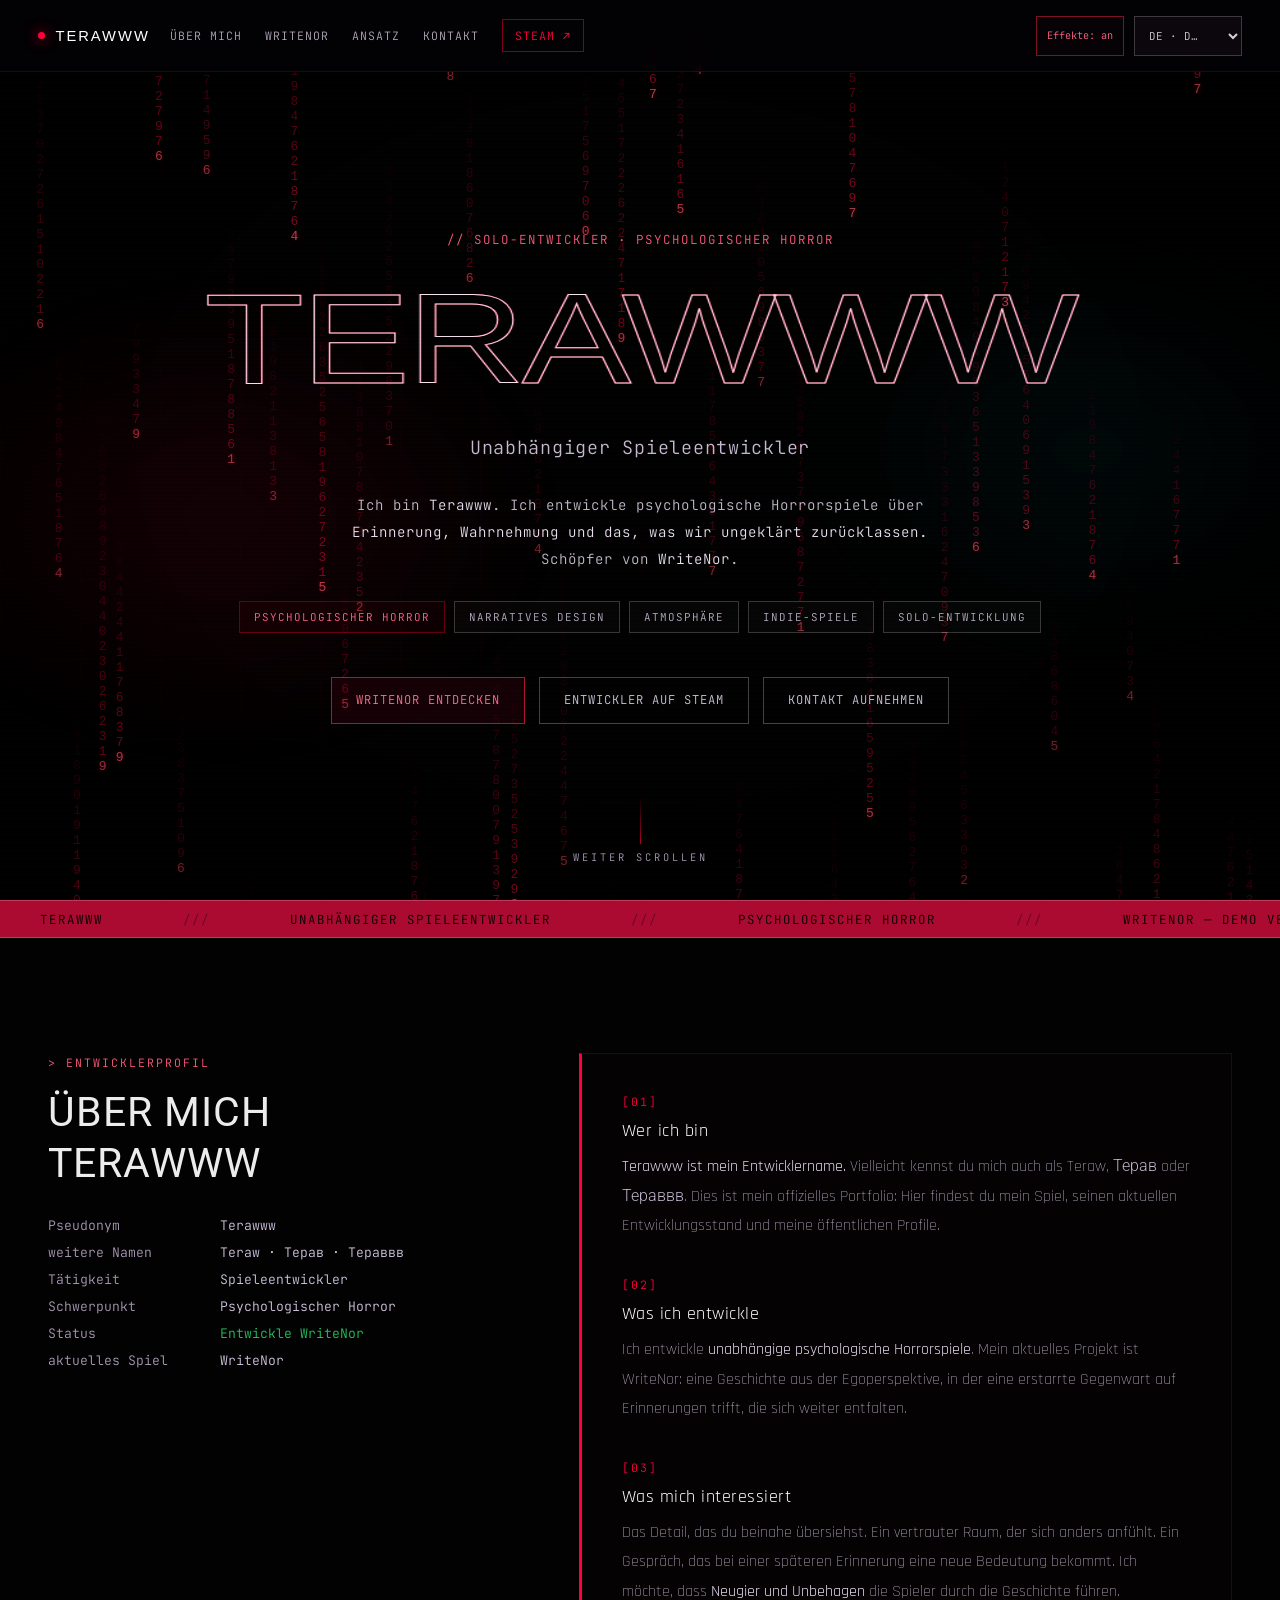
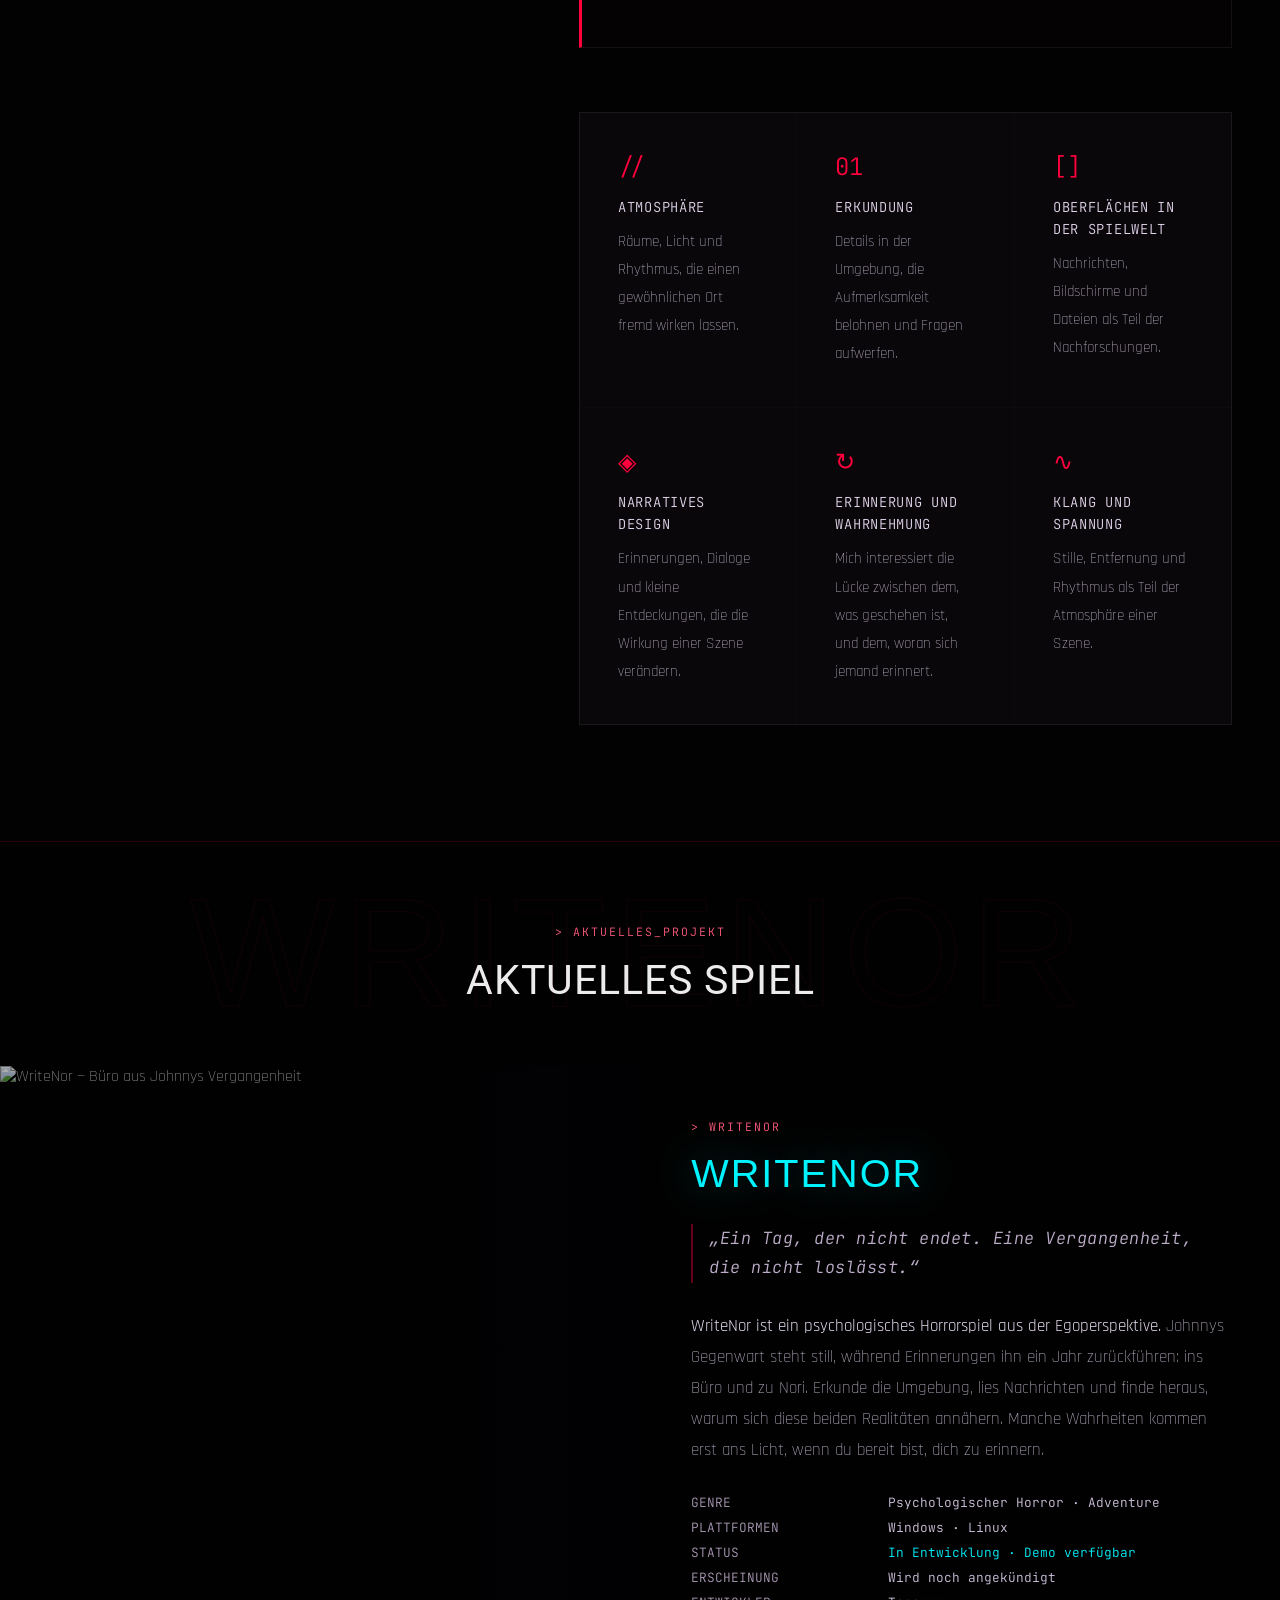
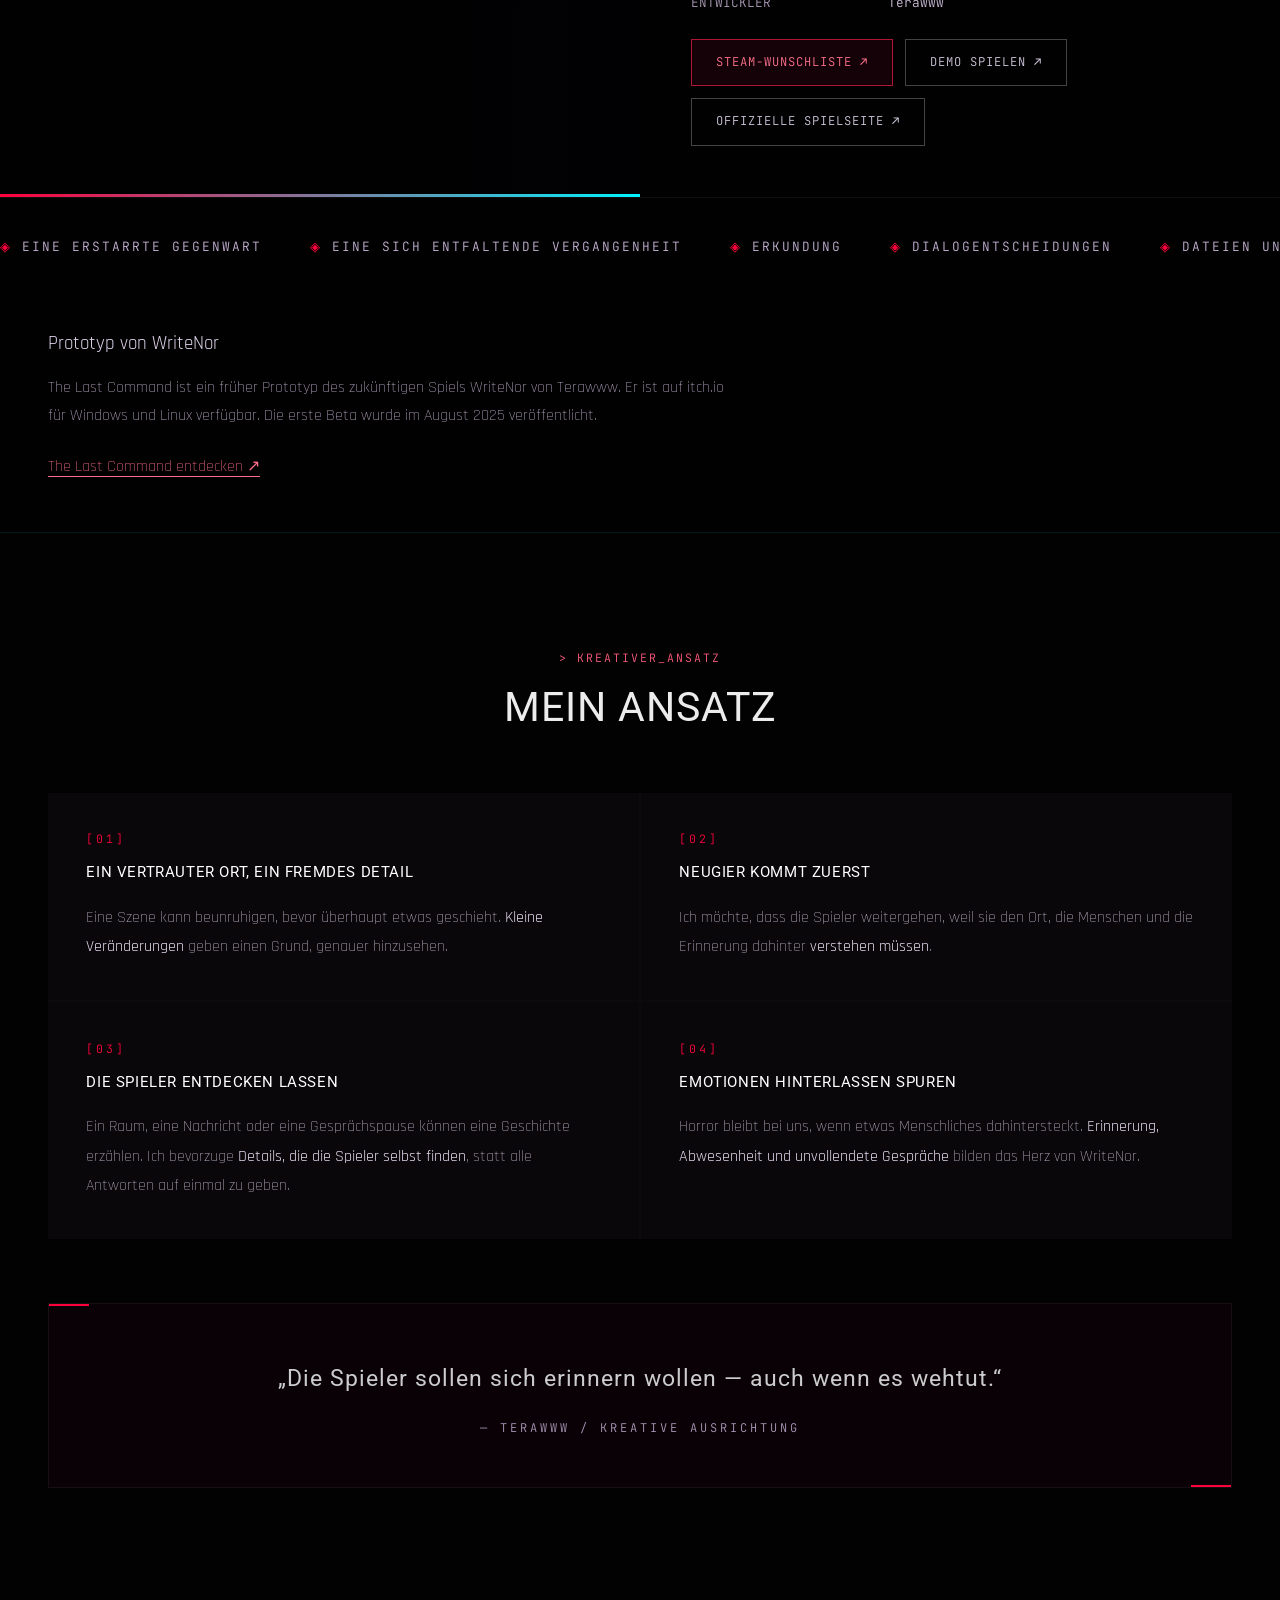
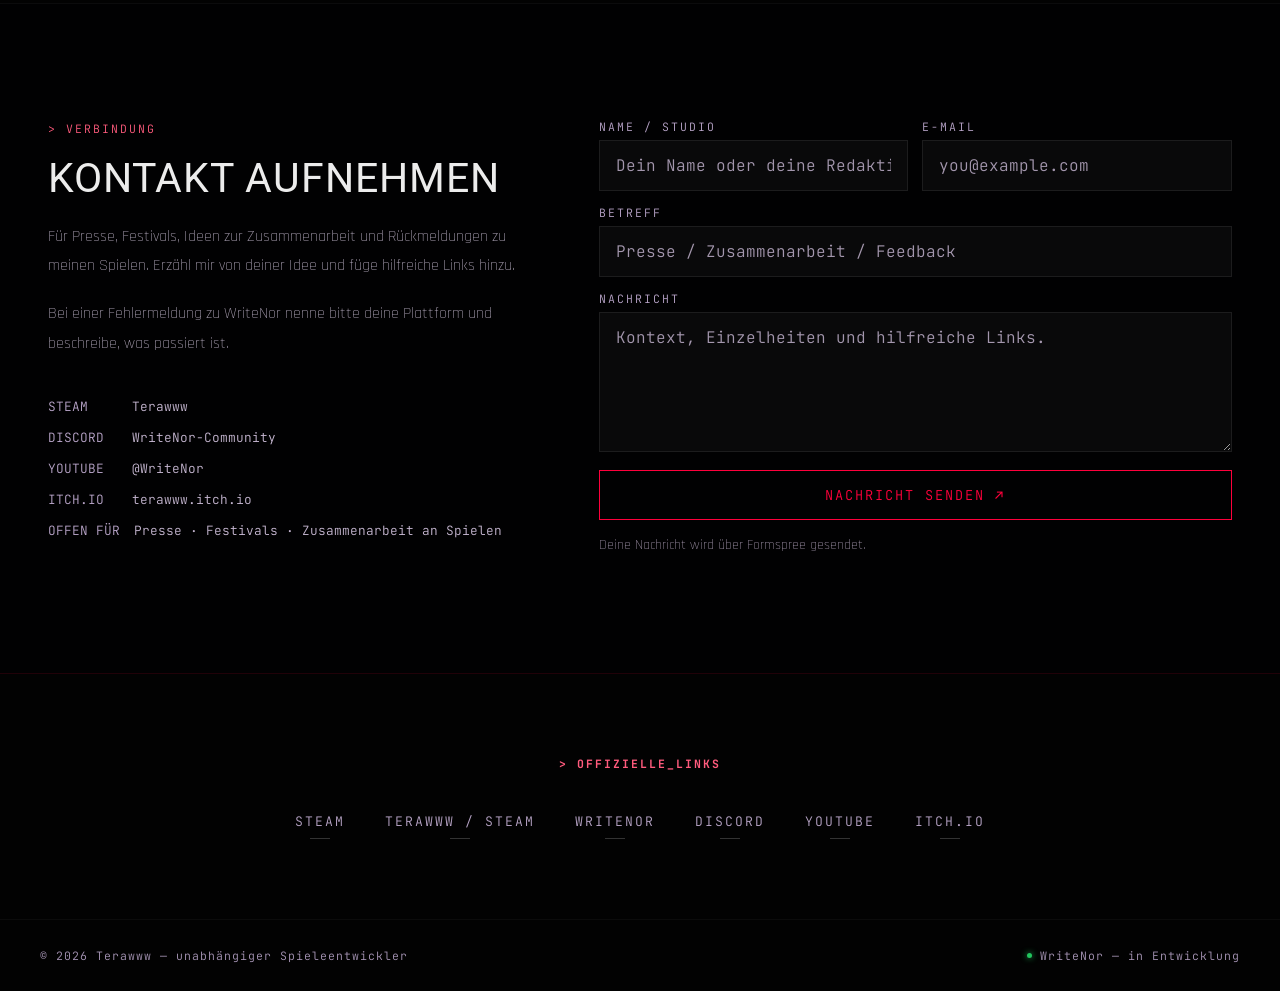
==== de/index.html @ 2a3ca5cf "Restore stronger signal effects and add eight responsive language versions" ====
<!DOCTYPE html>
<html lang="de" data-locale="de">
<head>
  <meta charset="UTF-8" />
  <meta name="viewport" content="width=device-width, initial-scale=1.0" />
  <script src="/assets/locale.js?v=20261024b"></script>
  <title>Terawww (Teraw) — unabhängiger Spieleentwickler · WriteNor</title>
  <meta name="description" content="Terawww, auch bekannt als Teraw und Терав, ist ein unabhängiger Spieleentwickler und der Schöpfer von WriteNor, einem psychologischen Horror aus der Egoperspektive. Offizielles Portfolio." />
  <meta name="theme-color" content="#020202" />
  <link rel="canonical" href="https://terawww337.github.io/de/" />
  <link rel="alternate" hreflang="en" href="https://terawww337.github.io/" />
<link rel="alternate" hreflang="ru" href="https://terawww337.github.io/ru/" />
<link rel="alternate" hreflang="uk" href="https://terawww337.github.io/uk/" />
<link rel="alternate" hreflang="pl" href="https://terawww337.github.io/pl/" />
<link rel="alternate" hreflang="de" href="https://terawww337.github.io/de/" />
<link rel="alternate" hreflang="es" href="https://terawww337.github.io/es/" />
<link rel="alternate" hreflang="ja" href="https://terawww337.github.io/ja/" />
<link rel="alternate" hreflang="zh-Hans" href="https://terawww337.github.io/zh/" />

  <link rel="alternate" hreflang="x-default" href="https://terawww337.github.io/" />
  <link rel="icon" href="/favicon.ico" sizes="16x16 32x32" />
  <link rel="icon" type="image/png" sizes="96x96" href="/favicon-96x96.png" />
  <link rel="apple-touch-icon" sizes="180x180" href="/apple-touch-icon.png" />
  <link rel="manifest" href="/site.webmanifest" />
  <meta property="og:type" content="profile" />
  <meta property="og:site_name" content="Terawww" />
  <meta property="og:locale" content="de_DE" />
  <meta property="og:locale:alternate" content="en_US" />
<meta property="og:locale:alternate" content="ru_RU" />
<meta property="og:locale:alternate" content="uk_UA" />
<meta property="og:locale:alternate" content="pl_PL" />
<meta property="og:locale:alternate" content="es_ES" />
<meta property="og:locale:alternate" content="ja_JP" />
<meta property="og:locale:alternate" content="zh_CN" />

  <meta property="og:url" content="https://terawww337.github.io/de/" />
  <meta property="og:title" content="Terawww (Teraw) — unabhängiger Spieleentwickler · WriteNor" />
  <meta property="og:description" content="Terawww, auch bekannt als Teraw und Терав, ist ein unabhängiger Spieleentwickler und der Schöpfer von WriteNor, einem psychologischen Horror aus der Egoperspektive. Offizielles Portfolio." />
  <meta property="og:image" content="https://terawww337.github.io/assets/social-cover.png" />
  <meta property="og:image:alt" content="Terawww — unabhängiger Spieleentwickler und Schöpfer von WriteNor" />
  <meta name="twitter:card" content="summary_large_image" />
  <meta name="twitter:title" content="Terawww (Teraw) — unabhängiger Spieleentwickler · WriteNor" />
  <meta name="twitter:description" content="Terawww, auch bekannt als Teraw und Терав, ist ein unabhängiger Spieleentwickler und der Schöpfer von WriteNor, einem psychologischen Horror aus der Egoperspektive. Offizielles Portfolio." />
  <meta name="twitter:image" content="https://terawww337.github.io/assets/social-cover.png" />
  <meta name="twitter:image:alt" content="Terawww — unabhängiger Spieleentwickler und Schöpfer von WriteNor" />
  <link rel="preconnect" href="https://fonts.googleapis.com" />
  <link rel="preconnect" href="https://fonts.gstatic.com" crossorigin />
  <link href="https://fonts.googleapis.com/css2?family=Rajdhani:wght@300;400;500&amp;family=Roboto:wght@300;400&amp;family=Syncopate:wght@400;700&amp;family=JetBrains+Mono:wght@300;400&amp;display=swap" rel="stylesheet" />
  <script type="application/ld+json">{"@context":"https://schema.org","@graph":[{"@type":"WebSite","@id":"https://terawww337.github.io/#website","url":"https://terawww337.github.io/","name":"Terawww","alternateName":["Teraw","Терав","Тераввв"],"inLanguage":["en","ru","uk","pl","de","es","ja","zh-Hans"],"publisher":{"@id":"https://terawww337.github.io/#developer"}},{"@type":"ProfilePage","@id":"https://terawww337.github.io/de/#profile","url":"https://terawww337.github.io/de/","name":"Terawww (Teraw) — unabhängiger Spieleentwickler · WriteNor","description":"Terawww, auch bekannt als Teraw und Терав, ist ein unabhängiger Spieleentwickler und der Schöpfer von WriteNor, einem psychologischen Horror aus der Egoperspektive. Offizielles Portfolio.","inLanguage":"de","isPartOf":{"@id":"https://terawww337.github.io/#website"},"mainEntity":{"@id":"https://terawww337.github.io/#developer"}},{"@type":"Person","@id":"https://terawww337.github.io/#developer","name":"Terawww","alternateName":["Teraw","Терав","Тераввв","Terawww337"],"url":"https://terawww337.github.io/","jobTitle":"Unabhängiger Spieleentwickler","description":"Terawww, auch bekannt als Teraw und Терав, ist ein unabhängiger Spieleentwickler und der Schöpfer von WriteNor, einem psychologischen Horror aus der Egoperspektive. Offizielles Portfolio.","sameAs":["https://store.steampowered.com/developer/terawww","https://terawww.itch.io/","https://www.youtube.com/@WriteNor","https://github.com/Terawww337"],"knowsAbout":["Game development","Psychological horror","Narrative design"]},{"@type":"VideoGame","@id":"https://writenor.github.io/#game","name":"WriteNor","url":"https://writenor.github.io/","description":"WriteNor ist ein psychologisches Horrorspiel aus der Egoperspektive. Johnnys Gegenwart steht still, während Erinnerungen ihn ein Jahr zurückführen: ins Büro und zu Nori. Erkunde die Umgebung, lies Nachrichten und finde heraus, warum sich diese beiden Realitäten annähern. Manche Wahrheiten kommen erst ans Licht, wenn du bereit bist, dich zu erinnern.","genre":["Psychological horror","Adventure","Indie"],"operatingSystem":["Windows","Linux"],"applicationCategory":"GameApplication","playMode":"https://schema.org/SinglePlayer","creativeWorkStatus":"In development","author":{"@id":"https://terawww337.github.io/#developer"},"creator":{"@id":"https://terawww337.github.io/#developer"},"publisher":{"@id":"https://terawww337.github.io/#developer"},"sameAs":["https://store.steampowered.com/app/4312600/WriteNor/","https://terawww.itch.io/writenor"]}]}</script>
<link rel="stylesheet" href="/assets/base.css?v=20261024b" />
  <link rel="stylesheet" href="/assets/refinements.css?v=20261024b" />
  <script src="/assets/site.js?v=20261024b" defer></script>
</head>
<body>
  <a class="skip-link" href="#main-content">Zum Inhalt springen</a>
  <div class="cursor" id="cursor" aria-hidden="true"></div>
  <div class="cursor-ring" id="cursor-ring" aria-hidden="true"></div>
  <div class="scanlines" aria-hidden="true"></div>
  <div class="vignette" aria-hidden="true"></div>
  <canvas id="bg-canvas" aria-hidden="true"></canvas>
  <nav aria-label="Hauptnavigation">
    <a href="#hero" class="nav-logo" aria-label="Terawww — Startseite"><span class="nav-logo-dot" aria-hidden="true"></span>TERAWWW</a>
    <ul class="nav-links" id="main-nav">
      <li><a href="#about">Über mich</a></li><li><a href="#writenor">WriteNor</a></li><li><a href="#philosophy">Ansatz</a></li><li><a href="#contact">Kontakt</a></li>
      <li><a href="https://store.steampowered.com/developer/terawww" class="nav-cta" target="_blank" rel="noopener">Steam ↗</a></li>
    </ul>
    <div class="nav-tools">
      <button class="effects-toggle" type="button" aria-pressed="true" data-on="Effekte: an" data-off="Effekte: aus" data-reduced="Effekte: reduziert" data-reduced-title="In deinem System sind reduzierte Bewegungen aktiviert">Effekte: an</button>
      <div class="language-control"><label class="visually-hidden" for="language">Sprache</label><select id="language" class="language-select" data-auto="Auto"><option value="auto">Auto</option><option value="en">EN · English</option><option value="ru">RU · Русский</option><option value="uk">UK · Українська</option><option value="pl">PL · Polski</option><option value="de" selected>DE · Deutsch</option><option value="es">ES · Español</option><option value="ja">JA · 日本語</option><option value="zh">ZH · 简体中文</option></select></div>
      <button class="menu-toggle" type="button" aria-controls="main-nav" aria-expanded="false">Menü</button>
    </div>
  </nav>
  <noscript><div class="language-fallback"><a href="/" lang="en">EN · English</a> · <a href="/ru/" lang="ru">RU · Русский</a> · <a href="/uk/" lang="uk">UK · Українська</a> · <a href="/pl/" lang="pl">PL · Polski</a> · <a href="/de/" lang="de">DE · Deutsch</a> · <a href="/es/" lang="es">ES · Español</a> · <a href="/ja/" lang="ja">JA · 日本語</a> · <a href="/zh/" lang="zh-Hans">ZH · 简体中文</a></div></noscript>
  <main id="main-content" tabindex="-1">
    <section id="hero" aria-labelledby="hero-heading">
      <div class="hero-bg-line" aria-hidden="true"></div><div class="hero-glow-l" aria-hidden="true"></div><div class="hero-glow-r" aria-hidden="true"></div>
      <div class="hero-eyebrow">// Solo-Entwickler · psychologischer Horror</div>
      <h1 class="hero-title-wrap" id="hero-heading"><span class="hero-title-ghost" aria-hidden="true">TERAWWW</span><span class="hero-title">TERAWWW</span><span class="hero-role">Unabhängiger Spieleentwickler</span></h1>
      <p class="hero-sub">Ich bin <span>Terawww</span>. Ich entwickle psychologische Horrorspiele über <span>Erinnerung, Wahrnehmung und das, was wir ungeklärt zurücklassen.</span> Schöpfer von <span>WriteNor</span>.</p>
      <div class="hero-tags"><div class="tag accent">Psychologischer Horror</div><div class="tag">Narratives Design</div><div class="tag">Atmosphäre</div><div class="tag">Indie-Spiele</div><div class="tag">Solo-Entwicklung</div></div>
      <div class="hero-btns"><a href="#writenor" class="btn btn-primary">WriteNor entdecken</a><a href="https://store.steampowered.com/developer/terawww" class="btn" target="_blank" rel="noopener">Entwickler auf Steam</a><a href="#contact" class="btn">Kontakt aufnehmen</a></div>
      <div class="hero-scroll-hint" aria-hidden="true"><span class="scroll-line"></span><span class="scroll-label">Weiter scrollen</span></div>
    </section>
    <div class="ticker" aria-hidden="true"><div class="ticker-inner"><span>TERAWWW</span><span class="ticker-sep">///</span><span>UNABHÄNGIGER SPIELEENTWICKLER</span><span class="ticker-sep">///</span><span>PSYCHOLOGISCHER HORROR</span><span class="ticker-sep">///</span><span>WRITENOR — DEMO VERFÜGBAR</span><span class="ticker-sep">///</span><span>ERINNERUNG / WAHRNEHMUNG</span><span class="ticker-sep">///</span><span>SOLO-ENTWICKLUNG</span><span class="ticker-sep">///</span><span>TERAWWW</span><span class="ticker-sep">///</span><span>UNABHÄNGIGER SPIELEENTWICKLER</span><span class="ticker-sep">///</span><span>PSYCHOLOGISCHER HORROR</span><span class="ticker-sep">///</span><span>WRITENOR — DEMO VERFÜGBAR</span><span class="ticker-sep">///</span><span>ERINNERUNG / WAHRNEHMUNG</span><span class="ticker-sep">///</span><span>SOLO-ENTWICKLUNG</span><span class="ticker-sep">///</span></div></div>
    <section id="about" aria-labelledby="about-heading"><div class="container"><div class="about-grid">
      <div class="about-left reveal-l"><div class="section-label">&gt; ENTWICKLERPROFIL</div><h2 class="section-title" id="about-heading">Über mich<br>Terawww</h2><div class="about-status">
      <div class="status-row"><span class="status-key">Pseudonym</span><span class="status-val">Terawww</span></div><div class="status-row"><span class="status-key">weitere Namen</span><span class="status-val">Teraw · Терав · Тераввв</span></div><div class="status-row"><span class="status-key">Tätigkeit</span><span class="status-val">Spieleentwickler</span></div><div class="status-row"><span class="status-key">Schwerpunkt</span><span class="status-val">Psychologischer Horror</span></div><div class="status-row"><span class="status-key">Status</span><span class="status-val live">Entwickle WriteNor</span></div><div class="status-row"><span class="status-key">aktuelles Spiel</span><span class="status-val">WriteNor</span></div>
      </div></div>
      <div class="about-right"><div class="about-manifesto reveal">
      <div class="manifesto-item"><div class="manifesto-num">[01]</div><h3>Wer ich bin</h3><p><strong>Terawww ist mein Entwicklername.</strong> Vielleicht kennst du mich auch als Teraw, Терав oder Тераввв. Dies ist mein offizielles Portfolio: Hier findest du mein Spiel, seinen aktuellen Entwicklungsstand und meine öffentlichen Profile.</p></div><div class="manifesto-item"><div class="manifesto-num">[02]</div><h3>Was ich entwickle</h3><p>Ich entwickle <strong>unabhängige psychologische Horrorspiele</strong>. Mein aktuelles Projekt ist WriteNor: eine Geschichte aus der Egoperspektive, in der eine erstarrte Gegenwart auf Erinnerungen trifft, die sich weiter entfalten.</p></div><div class="manifesto-item"><div class="manifesto-num">[03]</div><h3>Was mich interessiert</h3><p>Das Detail, das du beinahe übersiehst. Ein vertrauter Raum, der sich anders anfühlt. Ein Gespräch, das bei einer späteren Erinnerung eine neue Bedeutung bekommt. Ich möchte, dass <strong>Neugier und Unbehagen</strong> die Spieler durch die Geschichte führen.</p></div>
      </div><div class="skills-grid reveal">
      <div class="skill-cell"><span class="skill-icon" aria-hidden="true">//</span><h3>Atmosphäre</h3><p>Räume, Licht und Rhythmus, die einen gewöhnlichen Ort fremd wirken lassen.</p></div><div class="skill-cell"><span class="skill-icon" aria-hidden="true">01</span><h3>Erkundung</h3><p>Details in der Umgebung, die Aufmerksamkeit belohnen und Fragen aufwerfen.</p></div><div class="skill-cell"><span class="skill-icon" aria-hidden="true">[]</span><h3>Oberflächen in der Spielwelt</h3><p>Nachrichten, Bildschirme und Dateien als Teil der Nachforschungen.</p></div><div class="skill-cell"><span class="skill-icon" aria-hidden="true">◈</span><h3>Narratives Design</h3><p>Erinnerungen, Dialoge und kleine Entdeckungen, die die Wirkung einer Szene verändern.</p></div><div class="skill-cell"><span class="skill-icon" aria-hidden="true">↻</span><h3>Erinnerung und Wahrnehmung</h3><p>Mich interessiert die Lücke zwischen dem, was geschehen ist, und dem, woran sich jemand erinnert.</p></div><div class="skill-cell"><span class="skill-icon" aria-hidden="true">∿</span><h3>Klang und Spannung</h3><p>Stille, Entfernung und Rhythmus als Teil der Atmosphäre einer Szene.</p></div>
      </div></div>
    </div></div></section>
    <section id="writenor" aria-labelledby="work-heading">
      <div class="writenor-header"><div class="container"><div class="section-label reveal">&gt; AKTUELLES_PROJEKT</div><h2 class="section-title reveal" id="work-heading">Aktuelles Spiel</h2></div></div>
      <div class="writenor-main"><div class="writenor-visual"><img src="https://writenor.github.io/Office.png" alt="WriteNor — Büro aus Johnnys Vergangenheit" width="1920" height="1080" loading="lazy" /><div class="writenor-visual-overlay" aria-hidden="true"></div><div class="writenor-visual-bar" aria-hidden="true"></div></div>
        <div class="writenor-info reveal-r"><div><div class="section-label">&gt; WRITENOR</div><h3 class="writenor-name">WriteNor</h3></div>
          <p class="writenor-logline">„Ein Tag, der nicht endet. Eine Vergangenheit, die nicht loslässt.“</p><p class="writenor-desc"><strong>WriteNor ist ein psychologisches Horrorspiel aus der Egoperspektive.</strong> Johnnys Gegenwart steht still, während Erinnerungen ihn ein Jahr zurückführen: ins Büro und zu Nori. Erkunde die Umgebung, lies Nachrichten und finde heraus, warum sich diese beiden Realitäten annähern. Manche Wahrheiten kommen erst ans Licht, wenn du bereit bist, dich zu erinnern.</p>
          <div class="writenor-meta"><div class="meta-row"><span class="meta-key">GENRE</span><span class="meta-val">Psychologischer Horror · Adventure</span></div><div class="meta-row"><span class="meta-key">PLATTFORMEN</span><span class="meta-val">Windows · Linux</span></div><div class="meta-row"><span class="meta-key">STATUS</span><span class="meta-val highlight">In Entwicklung · Demo verfügbar</span></div><div class="meta-row"><span class="meta-key">ERSCHEINUNG</span><span class="meta-val">Wird noch angekündigt</span></div><div class="meta-row"><span class="meta-key">ENTWICKLER</span><span class="meta-val">Terawww</span></div></div>
          <div class="writenor-links"><a href="https://store.steampowered.com/app/4312600/WriteNor/" class="btn btn-primary" target="_blank" rel="noopener">Steam-Wunschliste ↗</a><a href="https://terawww.itch.io/writenor" class="btn" target="_blank" rel="noopener">Demo spielen ↗</a><a href="https://writenor.github.io/" class="btn" target="_blank" rel="noopener">Offizielle Spielseite ↗</a></div>
        </div>
      </div>
      <div class="features-strip" aria-label="Merkmale von WriteNor"><div class="features-inner"><div class="feature-chip"><span aria-hidden="true">◈</span>Eine erstarrte Gegenwart</div><div class="feature-chip"><span aria-hidden="true">◈</span>Eine sich entfaltende Vergangenheit</div><div class="feature-chip"><span aria-hidden="true">◈</span>Erkundung</div><div class="feature-chip"><span aria-hidden="true">◈</span>Dialogentscheidungen</div><div class="feature-chip"><span aria-hidden="true">◈</span>Dateien und Nachrichten</div><div class="feature-chip"><span aria-hidden="true">◈</span>Atmosphärische Rätsel</div><div class="feature-chip"><span aria-hidden="true">◈</span>Nori</div><div class="feature-chip" aria-hidden="true"><span aria-hidden="true">◈</span>Eine erstarrte Gegenwart</div><div class="feature-chip" aria-hidden="true"><span aria-hidden="true">◈</span>Eine sich entfaltende Vergangenheit</div><div class="feature-chip" aria-hidden="true"><span aria-hidden="true">◈</span>Erkundung</div><div class="feature-chip" aria-hidden="true"><span aria-hidden="true">◈</span>Dialogentscheidungen</div><div class="feature-chip" aria-hidden="true"><span aria-hidden="true">◈</span>Dateien und Nachrichten</div><div class="feature-chip" aria-hidden="true"><span aria-hidden="true">◈</span>Atmosphärische Rätsel</div><div class="feature-chip" aria-hidden="true"><span aria-hidden="true">◈</span>Nori</div></div></div>
      <aside class="project-archive container" aria-labelledby="archive-heading"><h3 id="archive-heading">Prototyp von WriteNor</h3><p>The Last Command ist ein früher Prototyp des zukünftigen Spiels WriteNor von Terawww. Er ist auf itch.io für Windows und Linux verfügbar. Die erste Beta wurde im August 2025 veröffentlicht.</p><a href="https://terawww.itch.io/the-last-command" class="archive-link" target="_blank" rel="noopener">The Last Command entdecken ↗</a></aside>
    </section>
    <section id="philosophy" aria-labelledby="approach-heading"><div class="container">
      <div class="reveal section-intro"><div class="section-label">&gt; KREATIVER_ANSATZ</div><h2 class="section-title" id="approach-heading">Mein Ansatz</h2></div>
      <div class="philosophy-grid reveal"><div class="philosophy-block"><div class="philosophy-num">[01]</div><h3>Ein vertrauter Ort, ein fremdes Detail</h3><p>Eine Szene kann beunruhigen, bevor überhaupt etwas geschieht. <strong>Kleine Veränderungen</strong> geben einen Grund, genauer hinzusehen.</p></div><div class="philosophy-block"><div class="philosophy-num">[02]</div><h3>Neugier kommt zuerst</h3><p>Ich möchte, dass die Spieler weitergehen, weil sie den Ort, die Menschen und die Erinnerung dahinter <strong>verstehen müssen</strong>.</p></div><div class="philosophy-block"><div class="philosophy-num">[03]</div><h3>Die Spieler entdecken lassen</h3><p>Ein Raum, eine Nachricht oder eine Gesprächspause können eine Geschichte erzählen. Ich bevorzuge <strong>Details, die die Spieler selbst finden</strong>, statt alle Antworten auf einmal zu geben.</p></div><div class="philosophy-block"><div class="philosophy-num">[04]</div><h3>Emotionen hinterlassen Spuren</h3><p>Horror bleibt bei uns, wenn etwas Menschliches dahintersteckt. <strong>Erinnerung, Abwesenheit und unvollendete Gespräche</strong> bilden das Herz von WriteNor.</p></div></div>
      <div class="quote-block reveal"><p class="quote-text">„Die Spieler sollen sich erinnern wollen — auch wenn es wehtut.“</p><p class="quote-attr">— Terawww / Kreative Ausrichtung</p></div>
    </div></section>
    <section id="contact" aria-labelledby="contact-heading"><div class="container"><div class="contact-grid">
      <div class="contact-info reveal-l"><div class="section-label">&gt; VERBINDUNG</div><h2 class="section-title" id="contact-heading">Kontakt aufnehmen</h2><p>Für Presse, Festivals, Ideen zur Zusammenarbeit und Rückmeldungen zu meinen Spielen. Erzähl mir von deiner Idee und füge hilfreiche Links hinzu.</p><p>Bei einer Fehlermeldung zu WriteNor nenne bitte deine Plattform und beschreibe, was passiert ist.</p>
        <div class="contact-details"><div class="contact-item"><span class="contact-key">STEAM</span><a href="https://store.steampowered.com/developer/terawww" class="" target="_blank" rel="noopener">Terawww</a></div><div class="contact-item"><span class="contact-key">DISCORD</span><a href="https://discord.gg/QD5mUt44n5" class="" target="_blank" rel="noopener">WriteNor-Community</a></div><div class="contact-item"><span class="contact-key">YOUTUBE</span><a href="https://www.youtube.com/@WriteNor" class="" target="_blank" rel="noopener">@WriteNor</a></div><div class="contact-item"><span class="contact-key">ITCH.IO</span><a href="https://terawww.itch.io/" class="" target="_blank" rel="noopener">terawww.itch.io</a></div><div class="contact-item"><span class="contact-key">OFFEN FÜR</span><span>Presse · Festivals · Zusammenarbeit an Spielen</span></div></div>
      </div>
      <div class="contact-form reveal-r"><form action="https://formspree.io/f/mlgelkpz" method="POST">
        <div class="form-row"><div class="form-field"><label class="form-label" for="contact-name">Name / Studio</label><input id="contact-name" type="text" name="name" autocomplete="name" class="form-input" placeholder="Dein Name oder deine Redaktion" required /></div><div class="form-field"><label class="form-label" for="contact-email">E-Mail</label><input id="contact-email" type="email" name="_replyto" autocomplete="email" class="form-input" placeholder="you@example.com" required /></div></div>
        <div class="form-field"><label class="form-label" for="contact-subject">Betreff</label><input id="contact-subject" type="text" name="subject" class="form-input" placeholder="Presse / Zusammenarbeit / Feedback" /></div>
        <div class="form-field"><label class="form-label" for="contact-message">Nachricht</label><textarea id="contact-message" name="message" class="form-textarea" placeholder="Kontext, Einzelheiten und hilfreiche Links." required></textarea></div>
        <button type="submit" class="form-submit">Nachricht senden ↗</button><p class="form-note">Deine Nachricht wird über Formspree gesendet.</p>
      </form></div>
    </div></div></section>
    <section id="links" aria-labelledby="links-heading"><div class="container"><div class="reveal section-intro"><h2 class="section-label" id="links-heading">&gt; OFFIZIELLE_LINKS</h2></div><div class="links-row reveal">
      <a href="https://store.steampowered.com/app/4312600/WriteNor/" class="link-item" target="_blank" rel="noopener"><span>Steam</span><span class="link-line" aria-hidden="true"></span></a><a href="https://store.steampowered.com/developer/terawww" class="link-item" target="_blank" rel="noopener"><span>Terawww / Steam</span><span class="link-line" aria-hidden="true"></span></a><a href="https://writenor.github.io/" class="link-item" target="_blank" rel="noopener"><span>WriteNor</span><span class="link-line" aria-hidden="true"></span></a><a href="https://discord.gg/QD5mUt44n5" class="link-item" target="_blank" rel="noopener"><span>Discord</span><span class="link-line" aria-hidden="true"></span></a><a href="https://www.youtube.com/@WriteNor" class="link-item" target="_blank" rel="noopener"><span>YouTube</span><span class="link-line" aria-hidden="true"></span></a><a href="https://terawww.itch.io/" class="link-item" target="_blank" rel="noopener"><span>Itch.io</span><span class="link-line" aria-hidden="true"></span></a>
    </div></div></section>
  </main>
  <footer><span>© <span id="year">2026</span> Terawww — unabhängiger Spieleentwickler</span><div class="footer-signal"><span class="footer-signal-dot" aria-hidden="true"></span><span>WriteNor — in Entwicklung</span></div></footer>
</body>
</html>
---- assets/base.css ----
:root {
      --red: #ff003c;
      --cyan: #00f3ff;
      --yellow: #f5c518;
      --bg: #020202;
      --bg2: #070707;
      --panel: rgba(8,8,8,0.92);
      --text: #ececec;
      --muted: #666;
      --border: rgba(255,255,255,0.07);
    }

    *, *::before, *::after { margin:0; padding:0; box-sizing:border-box; }
    html { scroll-behavior: smooth; }

    body {
      background: var(--bg);
      color: var(--text);
      font-family: 'Rajdhani', 'Arial', sans-serif;
      overflow-x: hidden;
      cursor: none;
      -webkit-text-size-adjust: 100%;
      text-rendering: optimizeLegibility;
      -webkit-font-smoothing: antialiased;
    }

    @media (pointer: coarse) {
      body { cursor: auto; }
      .cursor-trail { display: none !important; }
    }

    /* ── CURSOR ── */
    .cursor {
      position: fixed; z-index: 9999; pointer-events: none;
      width: 12px; height: 12px;
      background: var(--red);
      border-radius: 50%;
      transform: translate(-50%,-50%);
      mix-blend-mode: difference;
      transition: width .15s, height .15s, opacity .15s;
    }
    .cursor-ring {
      position: fixed; z-index: 9998; pointer-events: none;
      width: 36px; height: 36px;
      border: 1.5px solid rgba(255,0,60,0.55);
      border-radius: 50%;
      transform: translate(-50%,-50%);
      transition: all .22s ease;
    }
    .cursor-ring.hovered { width: 56px; height: 56px; border-color: #fff; }

    /* ── SCANLINES & NOISE ── */
    .scanlines {
      position: fixed; inset: 0; z-index: 100; pointer-events: none;
      background: repeating-linear-gradient(
        0deg,
        transparent,
        transparent 2px,
        rgba(0,0,0,0.15) 2px,
        rgba(0,0,0,0.15) 4px
      );
      opacity: .5;
    }
    .vignette {
      position: fixed; inset: 0; z-index: 99; pointer-events: none;
      background: radial-gradient(ellipse at center, transparent 55%, rgba(0,0,0,0.85) 100%);
    }

    /* ── CANVAS BG ── */
    #bg-canvas { position: fixed; top:0; left:0; z-index: -1; opacity: .35; }

    /* ── NAV ── */
    nav {
      position: fixed; top: 0; width: 100%; z-index: 500;
      padding: 0 48px;
      height: 64px;
      display: flex; align-items: center; justify-content: space-between;
      background: rgba(2,2,2,0.96);
      border-bottom: 1px solid rgba(255,0,60,0.18);
      backdrop-filter: blur(12px);
    }
    .nav-logo {
      font-family: 'Syncopate', sans-serif;
      font-weight: 700; font-size: 1rem;
      color: #fff; letter-spacing: 3px;
      display: flex; align-items: center; gap: 10px;
      text-decoration: none;
    }
    .nav-logo-dot {
      width: 7px; height: 7px; border-radius: 50%;
      background: var(--red);
      box-shadow: 0 0 14px var(--red);
      animation: pulse 2s infinite;
    }
    @keyframes pulse { 0%,100%{opacity:1;transform:scale(1)} 50%{opacity:.5;transform:scale(.7)} }

    .nav-links {
      display: flex; gap: 32px; align-items: center;
      list-style: none;
    }
    .nav-links a {
      color: #666; font-family: 'JetBrains Mono', monospace;
      font-size: .78rem; letter-spacing: 1.5px; text-transform: uppercase;
      text-decoration: none; transition: color .2s;
      position: relative;
    }
    .nav-links a::after {
      content: ''; position: absolute; bottom: -3px; left: 0;
      width: 0; height: 1px; background: var(--red);
      transition: width .25s;
    }
    .nav-links a:hover { color: #fff; }
    .nav-links a:hover::after { width: 100%; }
    .nav-cta {
      color: var(--red) !important;
      border: 1px solid rgba(255,0,60,0.5);
      padding: 7px 14px !important;
    }
    .nav-cta:hover { background: rgba(255,0,60,0.1) !important; }
    .nav-cta::after { display: none !important; }

    /* ── HERO ── */
    #hero {
      min-height: 100vh;
      display: flex; flex-direction: column;
      align-items: center; justify-content: center;
      position: relative; overflow: hidden;
      padding-top: 64px;
    }

    .hero-bg-line {
      position: absolute; inset: 0; pointer-events: none;
      background:
        repeating-linear-gradient(90deg, rgba(255,0,60,0.03) 0px, transparent 1px, transparent 80px),
        repeating-linear-gradient(0deg, rgba(255,0,60,0.03) 0px, transparent 1px, transparent 80px);
    }
    .hero-glow-l {
      position: absolute; left: -10%; top: 30%; width: 55%; height: 55%;
      background: radial-gradient(ellipse, rgba(255,0,60,0.12) 0%, transparent 68%);
      pointer-events: none; filter: blur(40px);
    }
    .hero-glow-r {
      position: absolute; right: -10%; top: 25%; width: 50%; height: 50%;
      background: radial-gradient(ellipse, rgba(0,243,255,0.07) 0%, transparent 68%);
      pointer-events: none; filter: blur(40px);
    }

    .hero-eyebrow {
      font-family: 'JetBrains Mono', monospace;
      font-size: .78rem; color: var(--red);
      letter-spacing: 4px; text-transform: uppercase;
      margin-bottom: 24px;
      opacity: 0; animation: fadeUp .8s .2s forwards;
      text-align: center;
      padding: 0 16px;
    }

    .hero-title-wrap {
      --hero-stretch: 1.28;
      --hero-fit: 1;
      --hero-skew: 0deg;

      position: relative;
      text-align: center;
      opacity: 0;
      animation: fadeUp .9s .35s forwards;

      width: min(96vw, 1800px);
      margin: 0 auto;
      padding-inline: clamp(10px, 2vw, 28px);
    }

    .hero-title {
      font-family: 'Syncopate', 'Arial Black', 'Arial', sans-serif;
      font-weight: 700;
      font-size: clamp(4rem, 14vw, 13rem);
      line-height: .88;
      letter-spacing: -2px;
      color: transparent;
      -webkit-text-stroke: 1.5px rgba(255,255,255,0.9);
      display: inline-block;
      white-space: nowrap;
      user-select: none;
      position: relative;
      will-change: transform;
      transform-origin: center center;
      transform:
        scaleX(calc(var(--hero-stretch) * var(--hero-fit)))
        skewX(var(--hero-skew))
        translateZ(0);
    }

    .hero-title-ghost {
      position: absolute;
      inset: 0;
      font-family: 'Syncopate', 'Arial Black', 'Arial', sans-serif;
      font-weight: 700;
      font-size: clamp(4rem, 14vw, 13rem);
      line-height: .88;
      letter-spacing: -2px;
      color: rgba(255,0,60,0.12);
      display: inline-block;
      white-space: nowrap;
      user-select: none;
      pointer-events: none;
      will-change: transform;
      transform-origin: center center;
      transform:
        translate(3px, 3px)
        scaleX(calc(var(--hero-stretch) * var(--hero-fit)));
      animation: glitch-shift 4s infinite;
    }

    @keyframes glitch-shift {
      0%,88%,100% {
        transform: translate(3px,3px) scaleX(calc(var(--hero-stretch) * var(--hero-fit)));
        opacity: .12;
      }
      90% {
        transform: translate(-5px,2px) scaleX(calc((var(--hero-stretch) + 0.02) * var(--hero-fit)));
        opacity: .2;
        filter: blur(1px);
      }
      92% {
        transform: translate(8px,-1px) scaleX(calc((var(--hero-stretch) - 0.02) * var(--hero-fit)));
        opacity: .08;
      }
      94% {
        transform: translate(3px,3px) scaleX(calc(var(--hero-stretch) * var(--hero-fit)));
        opacity: .12;
      }
    }

    .hero-sub {
      margin-top: 36px;
      font-family: 'JetBrains Mono', monospace;
      font-size: clamp(.78rem, 1.3vw, 1rem);
      color: #555;
      letter-spacing: 1px;
      line-height: 1.9;
      max-width: 640px;
      text-align: center;
      opacity: 0; animation: fadeUp .9s .55s forwards;
      padding: 0 16px;
    }
    .hero-sub span { color: #aaa; }

    .hero-tags {
      display: flex; gap: 10px; flex-wrap: wrap; justify-content: center;
      margin-top: 28px;
      opacity: 0; animation: fadeUp .9s .7s forwards;
      padding: 0 16px;
    }
    .tag {
      font-family: 'JetBrains Mono', monospace;
      font-size: .72rem; letter-spacing: 1.5px; text-transform: uppercase;
      padding: 7px 14px;
      border: 1px solid rgba(255,255,255,0.1);
      color: #555;
      background: rgba(255,255,255,0.02);
      transition: .25s;
    }
    .tag.accent { border-color: rgba(255,0,60,0.35); color: rgba(255,0,60,0.7); background: rgba(255,0,60,0.04); }
    .tag:hover { color: #fff; border-color: rgba(255,255,255,0.3); }

    .hero-btns {
      display: flex; gap: 14px; flex-wrap: wrap; justify-content: center;
      margin-top: 44px;
      opacity: 0; animation: fadeUp .9s .85s forwards;
      padding: 0 16px;
    }
    .btn {
      font-family: 'JetBrains Mono', monospace;
      font-size: .82rem; letter-spacing: 1.5px; text-transform: uppercase;
      text-decoration: none; padding: 14px 32px;
      border: 1.5px solid rgba(255,255,255,0.25);
      color: #ccc;
      background: transparent;
      transition: all .25s;
      display: inline-flex; align-items: center; gap: 8px;
      cursor: none;
    }
    .btn:hover { border-color: #fff; color: #fff; background: rgba(255,255,255,0.05); }
    .btn-primary { border-color: var(--red); color: var(--red); }
    .btn-primary:hover { background: var(--red); color: #000; border-color: var(--red); }

    .hero-scroll-hint {
      position: absolute; bottom: 36px;
      display: flex; flex-direction: column; align-items: center; gap: 6px;
      opacity: 0; animation: fadeUp .9s 1.2s forwards;
    }
    .scroll-line {
      width: 1px; height: 48px;
      background: linear-gradient(to bottom, transparent, rgba(255,0,60,0.7));
      animation: scrollLine 1.8s ease-in-out infinite;
    }
    .scroll-label {
      font-family: 'JetBrains Mono', monospace;
      font-size: .65rem; color: #333; letter-spacing: 3px; text-transform: uppercase;
    }
    @keyframes scrollLine { 0%,100%{opacity:.3;transform:scaleY(.5)} 50%{opacity:1;transform:scaleY(1)} }

    /* ── TICKER ── */
    .ticker {
      background: var(--red); color: #000;
      height: 38px; overflow: hidden; position: relative;
      border-top: 1px solid rgba(255,255,255,0.2);
      border-bottom: 1px solid rgba(255,255,255,0.2);
    }
    .ticker-inner {
      display: flex; align-items: center; height: 100%;
      animation: ticker 28s linear infinite;
      white-space: nowrap;
    }
    .ticker-inner span {
      font-family: 'JetBrains Mono', monospace;
      font-size: .78rem; font-weight: 700; letter-spacing: 2px;
      padding: 0 40px;
    }
    .ticker-sep { opacity: .4; }
    @keyframes ticker { 0%{transform:translateX(0)} 100%{transform:translateX(-50%)} }

    /* ── SECTIONS BASE ── */
    section { position: relative; }
    .container { max-width: 1220px; margin: 0 auto; padding: 0 40px; }

    .section-label {
      font-family: 'JetBrains Mono', monospace;
      font-size: .72rem; color: var(--red);
      letter-spacing: 4px; text-transform: uppercase;
      margin-bottom: 14px;
    }
    .section-title {
      font-family: 'Syncopate', 'Arial Black', 'Arial', sans-serif;
      font-size: clamp(1.6rem, 3.5vw, 2.6rem);
      text-transform: uppercase; letter-spacing: 2px;
      line-height: 1.1;
    }

    /* ── ABOUT ── */
    #about { padding: 120px 0; }
    .about-grid {
      display: grid;
      grid-template-columns: 1fr 1.4fr;
      gap: 80px; align-items: start;
    }
    .about-left { position: sticky; top: 100px; }
    .about-status {
      margin-top: 28px;
      display: flex; flex-direction: column; gap: 10px;
    }
    .status-row {
      display: flex; align-items: center; gap: 12px;
      font-family: 'JetBrains Mono', monospace;
      font-size: .82rem; color: #444;
    }
    .status-key { color: #333; min-width: 110px; }
    .status-val { color: #888; }
    .status-val.live { color: #22c55e; }
    .status-dot { width: 6px; height: 6px; border-radius: 50%; background: #22c55e; box-shadow: 0 0 8px #22c55e; flex-shrink: 0; }

    .about-manifesto {
      padding: 40px;
      border: 1px solid rgba(255,255,255,0.06);
      border-left: 3px solid var(--red);
      background: rgba(255,0,60,0.02);
    }
    .manifesto-item { margin-bottom: 36px; }
    .manifesto-item:last-child { margin-bottom: 0; }
    .manifesto-num {
      font-family: 'JetBrains Mono', monospace;
      font-size: .72rem; color: var(--red);
      letter-spacing: 2px; margin-bottom: 10px;
    }
    .manifesto-item h3 {
      font-size: 1.15rem; font-weight: 700; color: #fff;
      margin-bottom: 10px; letter-spacing: 0.5px;
    }
    .manifesto-item p {
      font-size: 1rem; line-height: 1.8; color: #666;
    }
    .manifesto-item p strong { color: #aaa; font-weight: 600; }

    /* ── SKILLS GRID ── */
    .skills-grid {
      display: grid;
      grid-template-columns: repeat(3,1fr);
      gap: 1px;
      margin-top: 64px;
      border: 1px solid rgba(255,255,255,0.06);
      background: rgba(255,255,255,0.04);
    }
    .skill-cell {
      background: var(--bg);
      padding: 32px 28px;
      transition: background .25s;
    }
    .skill-cell:hover { background: rgba(255,0,60,0.04); }
    .skill-icon {
      font-family: 'JetBrains Mono', monospace;
      font-size: 1.5rem; color: var(--red);
      margin-bottom: 14px; display: block;
    }
    .skill-cell h4 {
      font-family: 'JetBrains Mono', monospace;
      font-size: .85rem; letter-spacing: 1px;
      text-transform: uppercase; color: #bbb;
      margin-bottom: 10px;
    }
    .skill-cell p { font-size: .95rem; line-height: 1.7; color: #555; }

    /* ── WRITENOR SECTION ── */
    #writenor {
      padding: 0;
      background: var(--bg2);
      border-top: 1px solid rgba(255,0,60,0.15);
      border-bottom: 1px solid rgba(0,243,255,0.1);
      overflow: hidden;
    }

    .writenor-header {
      padding: 80px 0 60px;
      text-align: center;
      position: relative;
    }
    .writenor-header::after {
      content: 'WRITENOR';
      position: absolute; inset: 0;
      font-family: 'Syncopate', sans-serif;
      font-size: clamp(4rem,12vw,10rem);
      color: transparent;
      -webkit-text-stroke: 1px rgba(255,0,60,0.06);
      display: flex; align-items: center; justify-content: center;
      letter-spacing: 8px; pointer-events: none;
      text-transform: uppercase;
    }

    .writenor-main {
      display: grid;
      grid-template-columns: 1fr 1fr;
      min-height: 600px;
    }
    .writenor-visual {
      position: relative; overflow: hidden;
      min-height: 500px;
    }
    .writenor-visual img {
      width: 100%; height: 100%;
      object-fit: cover;
      filter: brightness(.65) saturate(0.8) contrast(1.15);
      transition: filter 1.2s ease, transform 1.2s ease;
    }
    .writenor-visual:hover img {
      filter: brightness(.85) saturate(1) contrast(1.1);
      transform: scale(1.04);
    }
    .writenor-visual-overlay {
      position: absolute; inset: 0;
      background: linear-gradient(to right, transparent 60%, var(--bg2));
    }
    .writenor-visual-bar {
      position: absolute; bottom: 0; left: 0; right: 0;
      height: 3px;
      background: linear-gradient(to right, var(--red), var(--cyan));
    }

    .writenor-info {
      padding: 64px 56px;
      display: flex; flex-direction: column;
      justify-content: center; gap: 28px;
    }
    .writenor-name {
      font-family: 'Syncopate', sans-serif;
      font-size: clamp(2rem, 4vw, 3.2rem);
      letter-spacing: 4px; text-transform: uppercase;
      color: var(--cyan);
      text-shadow: 0 0 40px rgba(0,243,255,0.3);
    }
    .writenor-logline {
      font-family: 'JetBrains Mono', monospace;
      font-size: 1.05rem; color: #555;
      font-style: italic; letter-spacing: 0.5px;
      padding-left: 16px;
      border-left: 2px solid rgba(255,0,60,0.4);
    }
    .writenor-desc {
      font-size: 1.05rem; line-height: 1.85; color: #666;
    }
    .writenor-desc strong { color: #aaa; }

    .writenor-meta {
      display: flex; flex-direction: column; gap: 8px;
      font-family: 'JetBrains Mono', monospace;
      font-size: .8rem;
    }
    .meta-row { display: flex; gap: 16px; }
    .meta-key { color: #333; min-width: 80px; }
    .meta-val { color: #777; }
    .meta-val.highlight { color: var(--cyan); }

    .writenor-links {
      display: flex; gap: 12px; flex-wrap: wrap;
    }

    /* ── FEATURES MARQUEE ── */
    .features-strip {
      padding: 40px 0;
      border-top: 1px solid rgba(255,255,255,0.05);
      overflow: hidden;
    }
    .features-inner {
      display: flex; gap: 48px;
      animation: ticker 20s linear infinite;
      white-space: nowrap;
    }
    .feature-chip {
      font-family: 'JetBrains Mono', monospace;
      font-size: .8rem; letter-spacing: 2px; text-transform: uppercase;
      color: #333; display: flex; align-items: center; gap: 10px;
      flex-shrink: 0;
    }
    .feature-chip span { color: var(--red); }

    /* ── PHILOSOPHY ── */
    #philosophy { padding: 120px 0; }
    .philosophy-grid {
      display: grid;
      grid-template-columns: 1fr 1fr;
      gap: 2px;
      margin-top: 60px;
      background: rgba(255,255,255,0.04);
    }
    .philosophy-block {
      background: var(--bg);
      padding: 48px 44px;
      position: relative;
      overflow: hidden;
    }
    .philosophy-block::before {
      content: '';
      position: absolute; top: 0; left: 0;
      width: 100%; height: 2px;
      background: linear-gradient(to right, var(--red), transparent);
      opacity: 0; transition: opacity .3s;
    }
    .philosophy-block:hover::before { opacity: 1; }
    .philosophy-block h3 {
      font-family: 'Syncopate', sans-serif;
      font-size: 1rem; letter-spacing: 2px; text-transform: uppercase;
      color: #fff; margin-bottom: 18px;
    }
    .philosophy-block p {
      font-size: 1rem; line-height: 1.85; color: #555;
    }
    .philosophy-block p strong { color: #999; }
    .philosophy-num {
      font-family: 'JetBrains Mono', monospace;
      font-size: .72rem; color: var(--red);
      letter-spacing: 3px; margin-bottom: 14px;
    }

    .quote-block {
      margin-top: 64px;
      padding: 56px 64px;
      border: 1px solid rgba(255,255,255,0.05);
      background: rgba(255,0,60,0.02);
      text-align: center;
      position: relative;
    }
    .quote-block::before, .quote-block::after {
      content: '';
      position: absolute;
      width: 40px; height: 2px;
      background: var(--red);
    }
    .quote-block::before { top: 0; left: 0; }
    .quote-block::after { bottom: 0; right: 0; }
    .quote-text {
      font-family: 'Syncopate', sans-serif;
      font-size: clamp(1rem, 2.2vw, 1.55rem);
      line-height: 1.7; color: #ccc;
      letter-spacing: 1px;
    }
    .quote-attr {
      margin-top: 20px;
      font-family: 'JetBrains Mono', monospace;
      font-size: .75rem; color: #444;
      letter-spacing: 3px; text-transform: uppercase;
    }

    /* ── CONTACT ── */
    #contact { padding: 120px 0; background: var(--bg2); border-top: 1px solid rgba(255,255,255,0.04); }
    .contact-grid {
      display: grid;
      grid-template-columns: 1fr 1.3fr;
      gap: 80px;
    }
    .contact-info p {
      font-size: 1rem; line-height: 1.85; color: #555;
      margin-top: 18px;
    }
    .contact-details {
      margin-top: 40px;
      display: flex; flex-direction: column; gap: 14px;
    }
    .contact-item {
      font-family: 'JetBrains Mono', monospace;
      font-size: .8rem;
      display: flex; gap: 14px; align-items: center;
      color: #444;
      flex-wrap: wrap;
    }
    .contact-item a {
      color: #666; text-decoration: none; transition: color .2s;
      word-break: break-word;
    }
    .contact-item a:hover { color: var(--red); }
    .contact-key { color: var(--red); min-width: 70px; }

    .form-row { display: flex; gap: 14px; }
    .form-field {
      display: flex; flex-direction: column; gap: 6px;
      margin-bottom: 14px; flex: 1;
    }
    .form-label {
      font-family: 'JetBrains Mono', monospace;
      font-size: .72rem; color: #444;
      letter-spacing: 2px; text-transform: uppercase;
    }
    .form-input, .form-textarea {
      background: rgba(255,255,255,0.03);
      border: 1px solid rgba(255,255,255,0.08);
      color: #ccc; font-family: 'JetBrains Mono', 'Courier New', monospace;
      font-size: 16px; padding: 14px 16px;
      outline: none; transition: border-color .25s, box-shadow .25s;
      width: 100%;
      -webkit-appearance: none;
      border-radius: 0;
    }
    .form-input:focus, .form-textarea:focus {
      border-color: rgba(255,0,60,0.5);
      box-shadow: 0 0 0 3px rgba(255,0,60,0.06);
    }
    .form-textarea { height: 130px; resize: none; }
    .form-submit {
      width: 100%; padding: 15px;
      background: transparent;
      border: 1.5px solid var(--red);
      color: var(--red);
      font-family: 'JetBrains Mono', monospace;
      font-size: .85rem; letter-spacing: 2px; text-transform: uppercase;
      cursor: none; transition: all .25s;
      margin-top: 4px;
    }
    .form-submit:hover { background: var(--red); color: #000; }

    /* ── LINKS FOOTER ── */
    #links {
      padding: 80px 0;
      border-top: 1px solid rgba(255,0,60,0.12);
    }
    .links-row {
      display: flex; justify-content: center; gap: 40px; flex-wrap: wrap;
      margin-top: 40px;
    }
    .link-item {
      text-decoration: none;
      font-family: 'JetBrains Mono', monospace;
      font-size: .82rem; letter-spacing: 2px; text-transform: uppercase;
      color: #444; transition: color .25s;
      display: flex; flex-direction: column; align-items: center; gap: 8px;
    }
    .link-item:hover { color: #fff; }
    .link-item:hover .link-line { width: 100%; background: var(--red); }
    .link-line {
      width: 20px; height: 1px; background: #333;
      transition: width .25s, background .25s;
    }

    /* ── FOOTER ── */
    footer {
      padding: 28px 40px;
      border-top: 1px solid rgba(255,255,255,0.04);
      display: flex; justify-content: space-between; align-items: center;
      font-family: 'JetBrains Mono', monospace;
      font-size: .72rem; color: #2a2a2a;
      gap: 12px;
    }
    footer span { letter-spacing: 1px; }
    .footer-signal {
      display: flex; align-items: center; gap: 8px;
      flex-wrap: wrap;
      justify-content: center;
    }
    .footer-signal-dot {
      width: 5px; height: 5px; border-radius: 50%;
      background: #22c55e; box-shadow: 0 0 6px #22c55e;
      animation: pulse 2.5s infinite;
    }

    /* ── REVEAL ANIMATIONS ── */
    .reveal { opacity: 0; transform: translateY(30px); transition: opacity .8s ease, transform .8s ease; }
    .reveal.active { opacity: 1; transform: translateY(0); }
    .reveal-l { opacity: 0; transform: translateX(-30px); transition: opacity .8s ease, transform .8s ease; }
    .reveal-l.active { opacity: 1; transform: translateX(0); }
    .reveal-r { opacity: 0; transform: translateX(30px); transition: opacity .8s ease, transform .8s ease; }
    .reveal-r.active { opacity: 1; transform: translateX(0); }

    @keyframes fadeUp { from{opacity:0;transform:translateY(20px)} to{opacity:1;transform:translateY(0)} }

    /* ── RESPONSIVE ── */
    @media (max-width: 1024px) {
      .about-grid { grid-template-columns: 1fr; gap: 48px; }
      .about-left { position: static; }
      .skills-grid { grid-template-columns: 1fr 1fr; }
      .writenor-main { grid-template-columns: 1fr; }
      .writenor-visual { min-height: 340px; }
      .writenor-visual-overlay { background: linear-gradient(to top, var(--bg2) 15%, transparent); }
      .writenor-info { padding: 48px 40px; }
      .philosophy-grid { grid-template-columns: 1fr; }
      .contact-grid { grid-template-columns: 1fr; gap: 48px; }
    }

    @media (max-width: 768px) {
      nav { padding: 0 20px; }
      .nav-links { gap: 16px; }
      .nav-links li:not(:last-child):not(:nth-last-child(2)) { display: none; }
      .container { padding: 0 20px; }

      .hero-title-wrap {
        width: 100%;
        max-width: 100vw;
        padding-inline: 10px;
        --hero-stretch: 1.12;
      }

      .hero-title,
      .hero-title-ghost {
        font-size: clamp(2.4rem, 13vw, 4.5rem);
        letter-spacing: 0;
      }

      .hero-sub { font-size: .78rem; padding: 0 10px; }
      .skills-grid { grid-template-columns: 1fr; }
      .writenor-info { padding: 32px 24px; }
      .quote-block { padding: 36px 24px; }
      .form-row { flex-direction: column; gap: 0; }
      footer { flex-direction: column; text-align: center; }
      section, .container, .ticker, .features-strip { max-width: 100vw; overflow-x: hidden; }
      .nav-logo { font-size: .85rem; }
      #about { padding: 80px 0; }
      #philosophy { padding: 80px 0; }
      #contact { padding: 80px 0; }
      .hero-btns { gap: 10px; }
      .btn { padding: 12px 20px; font-size: .75rem; }
      .hero-eyebrow { font-size: .66rem; letter-spacing: 2px; }
    }

    @media (prefers-reduced-motion: reduce) {
      *, *::before, *::after { animation: none !important; transition: none !important; }
    }
---- assets/refinements.css ----
/* Thin type, visible signal rain, bounded glitch, responsive layouts. */
:root { --muted:#aaa3ae; --header-height:72px; }
html { overflow-x:clip; }
body { cursor:auto; isolation:isolate; font-weight:300; font-family:'Rajdhani','Roboto','Arial',sans-serif; overflow-x:clip; }
main { display:block; }
main,footer { position:relative; z-index:1; }
section { scroll-margin-top:calc(var(--header-height) + 20px); }
section,.container { max-width:100%; }
.container { width:100%; padding-inline:clamp(20px,4vw,48px); overflow:visible; }
main *,nav *,footer * { min-width:0; }
h1,h2,h3,h4,p,label,.status-val,.meta-val,.contact-item,.btn { overflow-wrap:anywhere; }
button,input,textarea,select { font:inherit; }
a,button,input,textarea,select { -webkit-tap-highlight-color:rgba(255,0,60,.2); }
a:focus-visible,button:focus-visible,input:focus-visible,textarea:focus-visible,select:focus-visible { outline:2px solid var(--cyan); outline-offset:4px; }
.visually-hidden { position:absolute; width:1px; height:1px; padding:0; margin:-1px; overflow:hidden; clip-path:inset(50%); white-space:nowrap; border:0; }
.skip-link { position:fixed; z-index:11000; left:16px; top:10px; padding:14px 20px; background:#fff; color:#111; transform:translateY(-160%); }
.skip-link:focus { transform:none; }
#bg-canvas { position:fixed; inset:0; z-index:0; opacity:.88; pointer-events:none; }
.scanlines,.vignette { opacity:.14; }
.cursor,.cursor-ring { display:none; left:0; top:0; will-change:transform; }
@media (any-hover:hover) and (any-pointer:fine) {
  .custom-cursor,.custom-cursor body,.custom-cursor body * { cursor:none !important; }
  .custom-cursor .cursor { display:block; width:8px; height:8px; background:#ff244c; box-shadow:0 0 15px rgba(255,0,60,.65); mix-blend-mode:screen; }
  .custom-cursor .cursor-ring { display:block; width:34px; height:34px; border:1px solid rgba(255,60,95,.8); opacity:.8; transition:width .18s,height .18s,border-color .18s; }
  .custom-cursor .cursor-ring.hovered { width:52px; height:52px; border-color:#fff; }
}
nav { height:var(--header-height); padding-inline:clamp(16px,3vw,48px); gap:20px; background:rgba(3,2,4,.78); backdrop-filter:blur(12px); }
.nav-logo { font-weight:400; font-size:.92rem; letter-spacing:2px; flex-shrink:0; }
.nav-links { gap:clamp(14px,1.8vw,28px); }
.nav-links a { color:#b1a8b7; font-family:'JetBrains Mono','Roboto',monospace; font-weight:300; font-size:.72rem; letter-spacing:1px; }
.nav-cta { padding:8px 12px !important; }
.nav-tools { display:flex; align-items:center; gap:10px; flex-shrink:0; margin-left:auto; }
.language-control { display:flex; align-items:center; }
.language-select { width:108px; min-height:40px; padding:7px 24px 7px 10px; border:1px solid rgba(255,255,255,.2); border-radius:0; background:#0c070c; color:#d7cedd; font:300 .68rem 'JetBrains Mono','Roboto',monospace; text-overflow:ellipsis; }
.language-select option { background:#0c070c; color:#e8deec; font-size:14px; }
.effects-toggle,.menu-toggle { min-height:40px; color:#c4b9cd; border:1px solid rgba(255,255,255,.2); background:rgba(12,5,10,.55); padding:7px 10px; font:300 .64rem 'JetBrains Mono','Roboto',monospace; cursor:pointer; }
.effects-toggle:disabled { opacity:.5; cursor:default; }
.effects-toggle[aria-pressed="true"] { border-color:rgba(255,35,76,.48); color:#ff6989; }
.menu-toggle { display:none; }
.language-fallback { position:relative; z-index:2; padding:calc(var(--header-height) + 18px) 20px 18px; text-align:center; line-height:2; background:#0c070c; }
.language-fallback a { color:#d7cedd; }
#hero { min-height:100svh; padding:clamp(120px,17vh,190px) 0 100px; overflow:clip; }
.hero-glow-l { opacity:.7; }
.hero-glow-r { opacity:.5; }
.hero-eyebrow { letter-spacing:2px; color:#ff5c7c; font-weight:300; line-height:1.8; max-width:100%; padding-inline:24px; }
.hero-title-wrap { width:min(100%,1800px); padding-inline:24px; --hero-stretch:1; --hero-fit:1; --jitter-x:0px; --jitter-y:0px; --jitter-skew:0deg; --jitter-stretch:1; }
.hero-title,.hero-title-ghost { font-family:'Syncopate','Arial',sans-serif; font-weight:400; font-size:clamp(1.7rem,10vw,12.8rem); line-height:1; letter-spacing:-.02em; white-space:nowrap; width:max-content; max-width:none; }
.hero-title { display:block; position:relative; left:50%; margin:0; color:transparent; -webkit-text-stroke:1px rgba(244,235,246,.95); transform:translateX(calc(-50% + var(--jitter-x))) translateY(var(--jitter-y)) skewX(var(--jitter-skew)) scaleX(calc(var(--hero-stretch) * var(--hero-fit) * var(--jitter-stretch))); }
.hero-title-ghost { inset:0 auto auto 50%; color:transparent; -webkit-text-stroke:1px #ff1d4b; pointer-events:none; transform:translateX(calc(-50% - var(--jitter-x))) translateY(var(--jitter-y)) skewX(var(--jitter-skew)) scaleX(calc(var(--hero-stretch) * var(--hero-fit) * var(--jitter-stretch))); animation:signalFragments 3.4s steps(1,end) infinite; mix-blend-mode:screen; }
@keyframes signalFragments { 0%,24%,54%,79%,100%{opacity:0;clip-path:inset(0)} 22%,52%{opacity:.7;clip-path:inset(12% 0 68%)} 23%,53%{opacity:.45;clip-path:inset(72% 0 11%)} 77%{opacity:.6;clip-path:inset(43% 0 40%)} 78%{opacity:.3;clip-path:inset(25% 0 56%)} }
.hero-role { display:block; font:300 clamp(.85rem,1.5vw,1.15rem)/1.6 'JetBrains Mono','Roboto',monospace; color:#c6bbd0; margin:30px 8px 0; text-align:center; letter-spacing:.04em; }
.hero-sub { margin-top:30px; max-width:min(670px,100%); padding-inline:24px; color:#c1b8c8; font-family:'JetBrains Mono','Roboto',monospace; font-weight:300; line-height:1.9; font-size:clamp(.8rem,1.1vw,.95rem); }
.hero-sub span { color:#e9dfee; font-weight:300; }
.hero-tags { max-width:100%; gap:9px; }
.tag { color:#bbb0c6; border-color:rgba(255,255,255,.2); font-weight:300; font-size:.68rem; line-height:1.5; max-width:100%; letter-spacing:1px; }
.tag.accent { color:#ff6a8a; }
.hero-btns { max-width:100%; padding-inline:24px; }
.btn { color:#d1c6dc; border-color:rgba(255,255,255,.26); min-height:46px; font-family:'JetBrains Mono','Roboto',monospace; font-weight:300; font-size:.76rem; line-height:1.6; letter-spacing:1px; max-width:100%; justify-content:center; text-align:center; padding:13px 24px; cursor:pointer; }
.btn-primary { color:#ff728e; background:rgba(101,6,31,.2); border-color:rgba(255,35,76,.65); }
.btn-primary:hover,.btn-primary:focus-visible { color:#fff; background:rgba(190,12,52,.6); box-shadow:0 0 28px rgba(255,0,60,.15); }
.scroll-label { color:#b1a2bd; font-weight:300; }
.ticker { background:#ab0b31; }
.ticker-inner { width:max-content; }
.ticker-inner span { flex-shrink:0; font-weight:300; }
.features-inner { width:max-content; padding-right:48px; }
.section-title { font-family:'Syncopate','Roboto',sans-serif; font-weight:400; font-size:clamp(1.4rem,3.2vw,2.55rem); line-height:1.25; letter-spacing:1px; }
.section-label { letter-spacing:2px; color:#ff5b7d; line-height:1.7; }
.about-grid { grid-template-columns:minmax(0,1fr) minmax(0,1.4fr); gap:clamp(32px,5vw,80px); }
.skills-grid { grid-template-columns:repeat(3,minmax(0,1fr)); }
.writenor-main,.philosophy-grid { grid-template-columns:repeat(2,minmax(0,1fr)); }
.contact-grid { grid-template-columns:minmax(0,1fr) minmax(0,1.3fr); gap:clamp(32px,5vw,80px); }
#about,#philosophy { padding-block:clamp(72px,9vw,120px); }
#writenor,#contact { background:rgba(3,1,5,.25); }
.about-manifesto { background:rgba(9,3,7,.42); padding:clamp(24px,3.5vw,40px); }
.skill-cell,.philosophy-block { background:rgba(5,2,7,.45); padding:clamp(24px,3vw,40px); }
.skill-cell:hover,.philosophy-block:hover { background:rgba(52,3,19,.34); }
.manifesto-item h3 { font-weight:400; }
.manifesto-item p,.skill-cell p,.philosophy-block p,.contact-info p,.writenor-desc { color:#c0b5cb; font-weight:300; line-height:1.85; }
.manifesto-item p strong,.philosophy-block p strong,.writenor-desc strong { color:#e4d8ed; font-weight:400; }
.skill-cell h3 { font:300 .86rem/1.6 'JetBrains Mono','Roboto',monospace; letter-spacing:.7px; text-transform:uppercase; color:#e0d3e9; margin-bottom:10px; }
.philosophy-block h3 { font-family:'Syncopate','Roboto',sans-serif; font-weight:400; font-size:.96rem; line-height:1.6; letter-spacing:.6px; }
.status-row,.meta-row { display:grid; grid-template-columns:minmax(80px,.7fr) minmax(0,1.3fr); gap:8px 14px; align-items:start; font-weight:300; }
.status-key,.meta-key { min-width:0; color:#aa99b5; overflow-wrap:anywhere; }
.status-val,.meta-val { color:#d1c4df; }
.writenor-info { padding:clamp(28px,4vw,64px) clamp(24px,4vw,56px); }
.writenor-name { font-family:'Syncopate','Arial',sans-serif; font-weight:400; font-size:clamp(1.6rem,3.1vw,3rem); letter-spacing:2px; }
.writenor-logline { color:#bdadc9; font-weight:300; line-height:1.75; }
.writenor-visual img { position:absolute; inset:0; }
.writenor-visual-overlay { background:linear-gradient(to right,transparent 65%,rgba(3,1,5,.5)); }
.feature-chip { color:#c5b2d4; font-weight:300; }
.project-archive { padding-block:32px 42px; color:#c1afce; font-weight:300; line-height:1.8; }
.project-archive h3 { color:#ded1e9; font-weight:400; font-size:1.2rem; margin-bottom:12px; }
.project-archive p { max-width:85ch; }
.archive-link { display:inline-block; color:#ff6d8b; margin-top:14px; padding-block:8px; text-underline-offset:5px; }
.section-intro { text-align:center; }
.quote-block { background:rgba(20,2,11,.4); padding:clamp(28px,4vw,56px); }
.quote-text { font-family:'Syncopate','Roboto',sans-serif; font-weight:400; line-height:1.9; font-size:clamp(.95rem,2vw,1.45rem); }
.quote-attr,footer { color:#a997b8; font-weight:300; }
#contact { padding-block:clamp(72px,9vw,120px); }
.contact-details a,.contact-item>span:not(.contact-key) { color:#c7b8d3; overflow-wrap:anywhere; }
.contact-key,.form-label { color:#baa6cb; }
.form-row { gap:14px; }
.form-input,.form-textarea { min-width:0; color:#efe4f7; font-family:'JetBrains Mono','Roboto',monospace; font-size:16px; font-weight:300; cursor:text; }
.form-input::placeholder,.form-textarea::placeholder { color:#a497ae; }
.form-textarea { min-height:140px; resize:vertical; }
.form-submit { font-family:'JetBrains Mono','Roboto',monospace; font-weight:300; cursor:pointer; overflow-wrap:anywhere; }
.form-note { color:#b3a4be; line-height:1.7; margin-top:14px; font-size:.85rem; }
.links-row { gap:24px 40px; }
.link-item { color:#b7a4c6; font-weight:300; text-align:center; max-width:100%; }
.reveal,.reveal-l,.reveal-r { opacity:1; transform:none; }
.motion-ready .reveal-pending { opacity:0; transform:translateY(22px); }
.effects-off *,.effects-off *::before,.effects-off *::after { animation:none !important; transition:none !important; }
.effects-off .hero-eyebrow,.effects-off .hero-title-wrap,.effects-off .hero-sub,.effects-off .hero-tags,.effects-off .hero-btns,.effects-off .hero-scroll-hint { opacity:1; }
.effects-off .hero-title-ghost,.effects-off #bg-canvas,.effects-off .cursor,.effects-off .cursor-ring { display:none; }
.effects-off .reveal-pending { opacity:1; transform:none; }
.effects-off .features-inner { width:100%; flex-wrap:wrap; white-space:normal; justify-content:center; gap:20px 32px; padding-inline:20px; }
.effects-off .feature-chip { flex-shrink:1; }
.effects-off .feature-chip[aria-hidden="true"] { display:none; }
.effects-off { scroll-behavior:auto; }
@media (max-width:1120px) {
 nav { padding-inline:22px; gap:14px; }
 .nav-links { gap:14px; }
 .nav-links a { font-size:.65rem; letter-spacing:.4px; }
 .nav-logo { font-size:.85rem; }
 .effects-toggle { font-size:0; width:36px; padding:6px; }
 .effects-toggle::before { content:'◉'; font-size:18px; }
}
@media (max-width:1040px) {
 .about-grid,.writenor-main,.philosophy-grid,.contact-grid { grid-template-columns:minmax(0,1fr); }
 .about-left { position:static; }
 .skills-grid { grid-template-columns:repeat(2,minmax(0,1fr)); }
 nav { gap:12px; }
 .nav-tools { margin-left:auto; }
 .nav-links { position:absolute; top:var(--header-height); left:0; width:100%; order:3; display:flex; flex-wrap:wrap; gap:10px 26px; padding:20px 24px; background:rgba(8,3,8,.97); border-bottom:1px solid #642034; max-height:calc(100dvh - var(--header-height)); overflow-y:auto; }
 .nav-links li { display:block !important; }
 .nav-links a { display:block; padding:10px 0; color:#dfd0ea; font-size:.8rem; }
 .menu-ready .nav-links { display:none; }
 .menu-ready .nav-links.is-open { display:flex; }
 .menu-ready .menu-toggle { display:block; }
 .writenor-visual { min-height:340px; }
 .writenor-visual-overlay { background:linear-gradient(to top,rgba(3,1,5,.4),transparent); }
}
@media (max-width:768px) {
 section,.container { overflow:visible; }
 #hero,#writenor { overflow:clip; }
 .hero-title,.hero-title-ghost { font-size:clamp(1.7rem,10.4vw,5.4rem); letter-spacing:-.02em; }
 .hero-title-wrap { max-width:100%; padding-inline:16px; }
 .hero-eyebrow { font-size:.64rem; letter-spacing:1.6px; }
 .hero-sub { font-size:.82rem; letter-spacing:.5px; }
 .hero-role { margin-top:24px; }
 .form-row { flex-direction:column; gap:0; }
 footer { flex-direction:column; text-align:center; padding:28px 20px; }
 .writenor-name { font-size:clamp(1.6rem,6.5vw,3rem); }
}
@media (max-width:480px) {
 :root { --header-height:66px; }
 nav { padding-inline:10px; gap:6px; }
 .nav-logo { font-size:.65rem; letter-spacing:1px; gap:6px; }
 .nav-tools { gap:5px; }
 .language-select { width:93px; font-size:.61rem; padding-inline:6px 20px; }
 .effects-toggle { width:32px; flex-shrink:0; }
 .menu-toggle { font-size:.6rem; padding-inline:7px; }
 #hero { padding-top:112px; padding-bottom:96px; }
 .hero-tags { padding-inline:20px; }
 .hero-btns { width:100%; padding-inline:20px; gap:10px; margin-top:30px; }
 .hero-btns .btn,.writenor-links .btn { width:100%; }
 .skills-grid { grid-template-columns:minmax(0,1fr); }
 .writenor-visual { min-height:240px; }
 .writenor-name { font-size:clamp(1.45rem,7.8vw,2.25rem); letter-spacing:1px; }
 .status-row,.meta-row { grid-template-columns:minmax(70px,.8fr) minmax(0,1.2fr); font-size:.76rem; }
 .hero-scroll-hint { bottom:22px; }
}
@media (max-width:350px) {
 .nav-logo { font-size:.57rem; letter-spacing:.8px; }
 .nav-logo-dot { width:5px; height:5px; }
 .language-select { width:82px; }
 .nav-tools { gap:4px; }
 .menu-toggle { padding-inline:5px; font-size:.57rem; }
}
@media (max-height:600px) and (min-width:600px) { #hero { min-height:650px; padding-top:116px; padding-bottom:90px; } }
@media (prefers-reduced-motion:reduce) {
 html { scroll-behavior:auto; }
 .hero-eyebrow,.hero-title-wrap,.hero-sub,.hero-tags,.hero-btns,.hero-scroll-hint { opacity:1; }
 .hero-title-ghost,#bg-canvas,.cursor,.cursor-ring { display:none; }
 .reveal-pending { opacity:1 !important; transform:none !important; }
 .features-inner { width:100%; flex-wrap:wrap; white-space:normal; justify-content:center; gap:20px 32px; padding-inline:20px; }
 .feature-chip { flex-shrink:1; }
 .feature-chip[aria-hidden="true"] { display:none; }
}
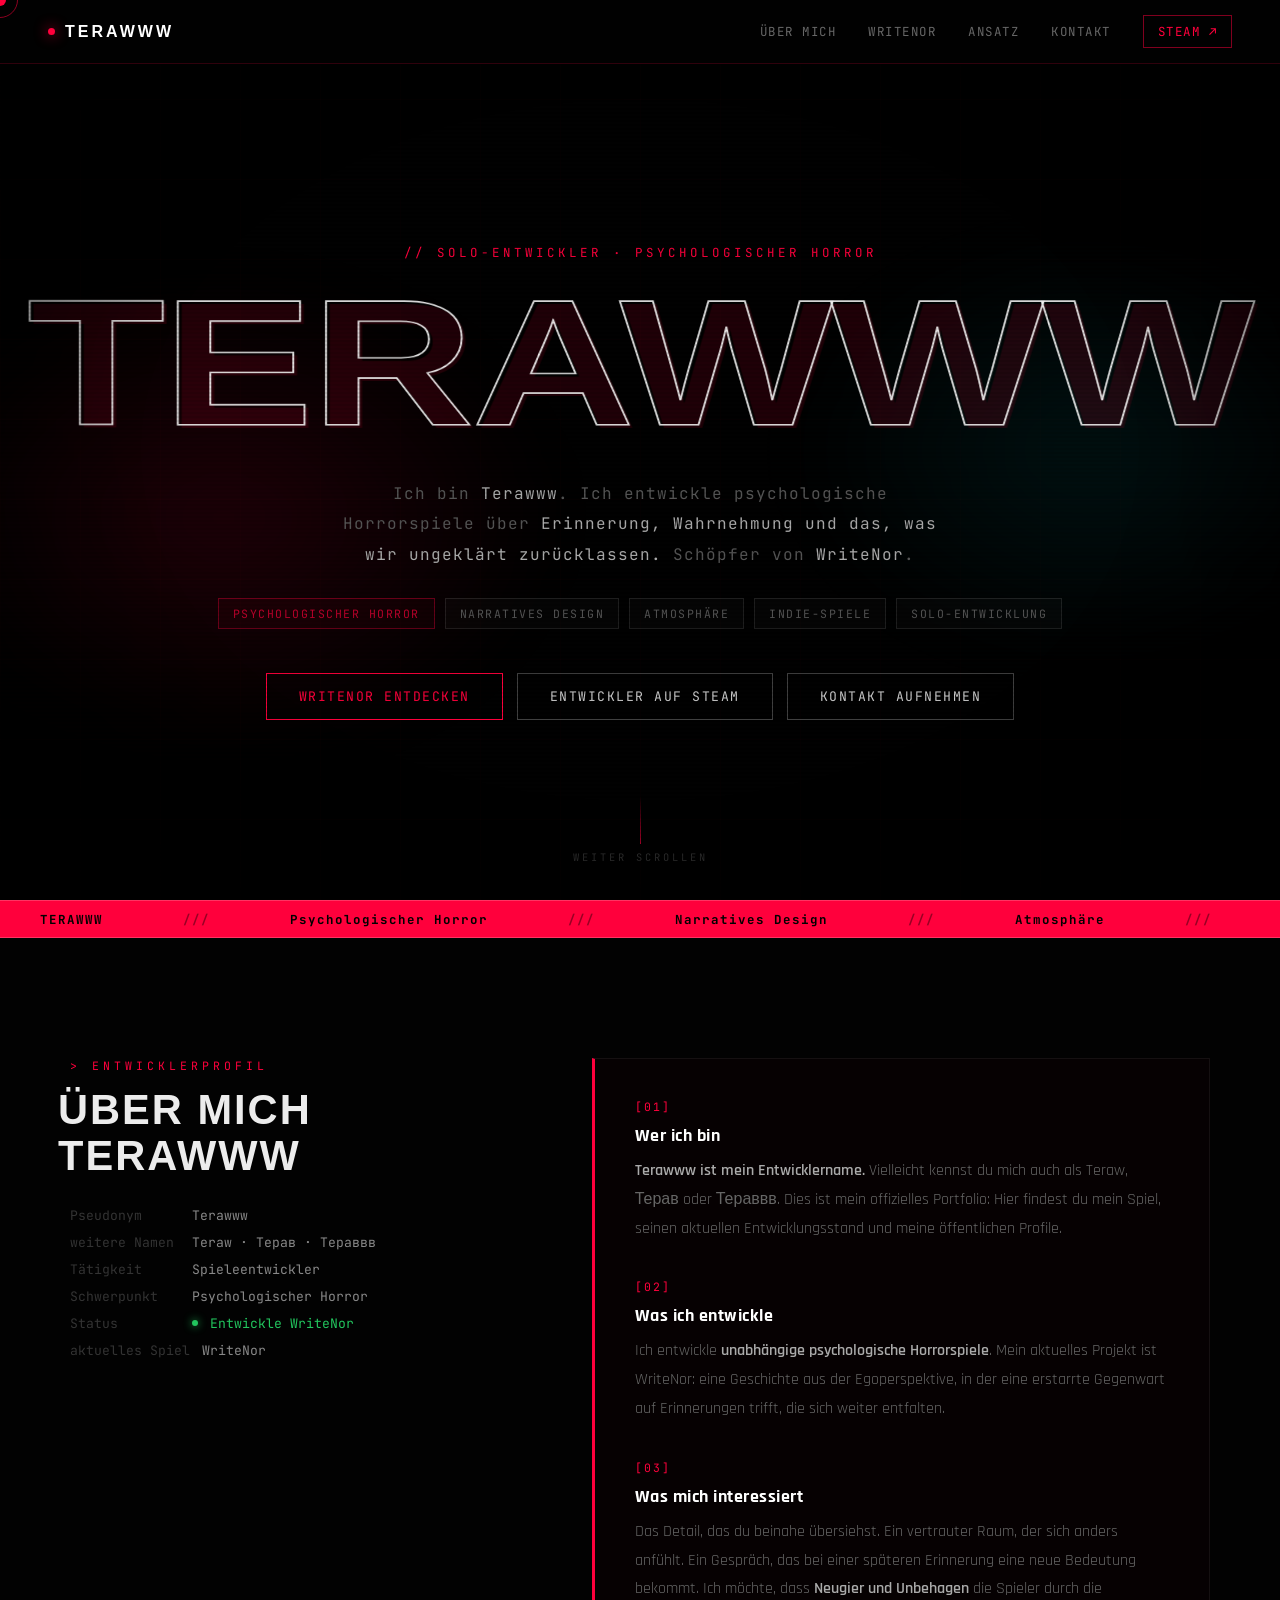
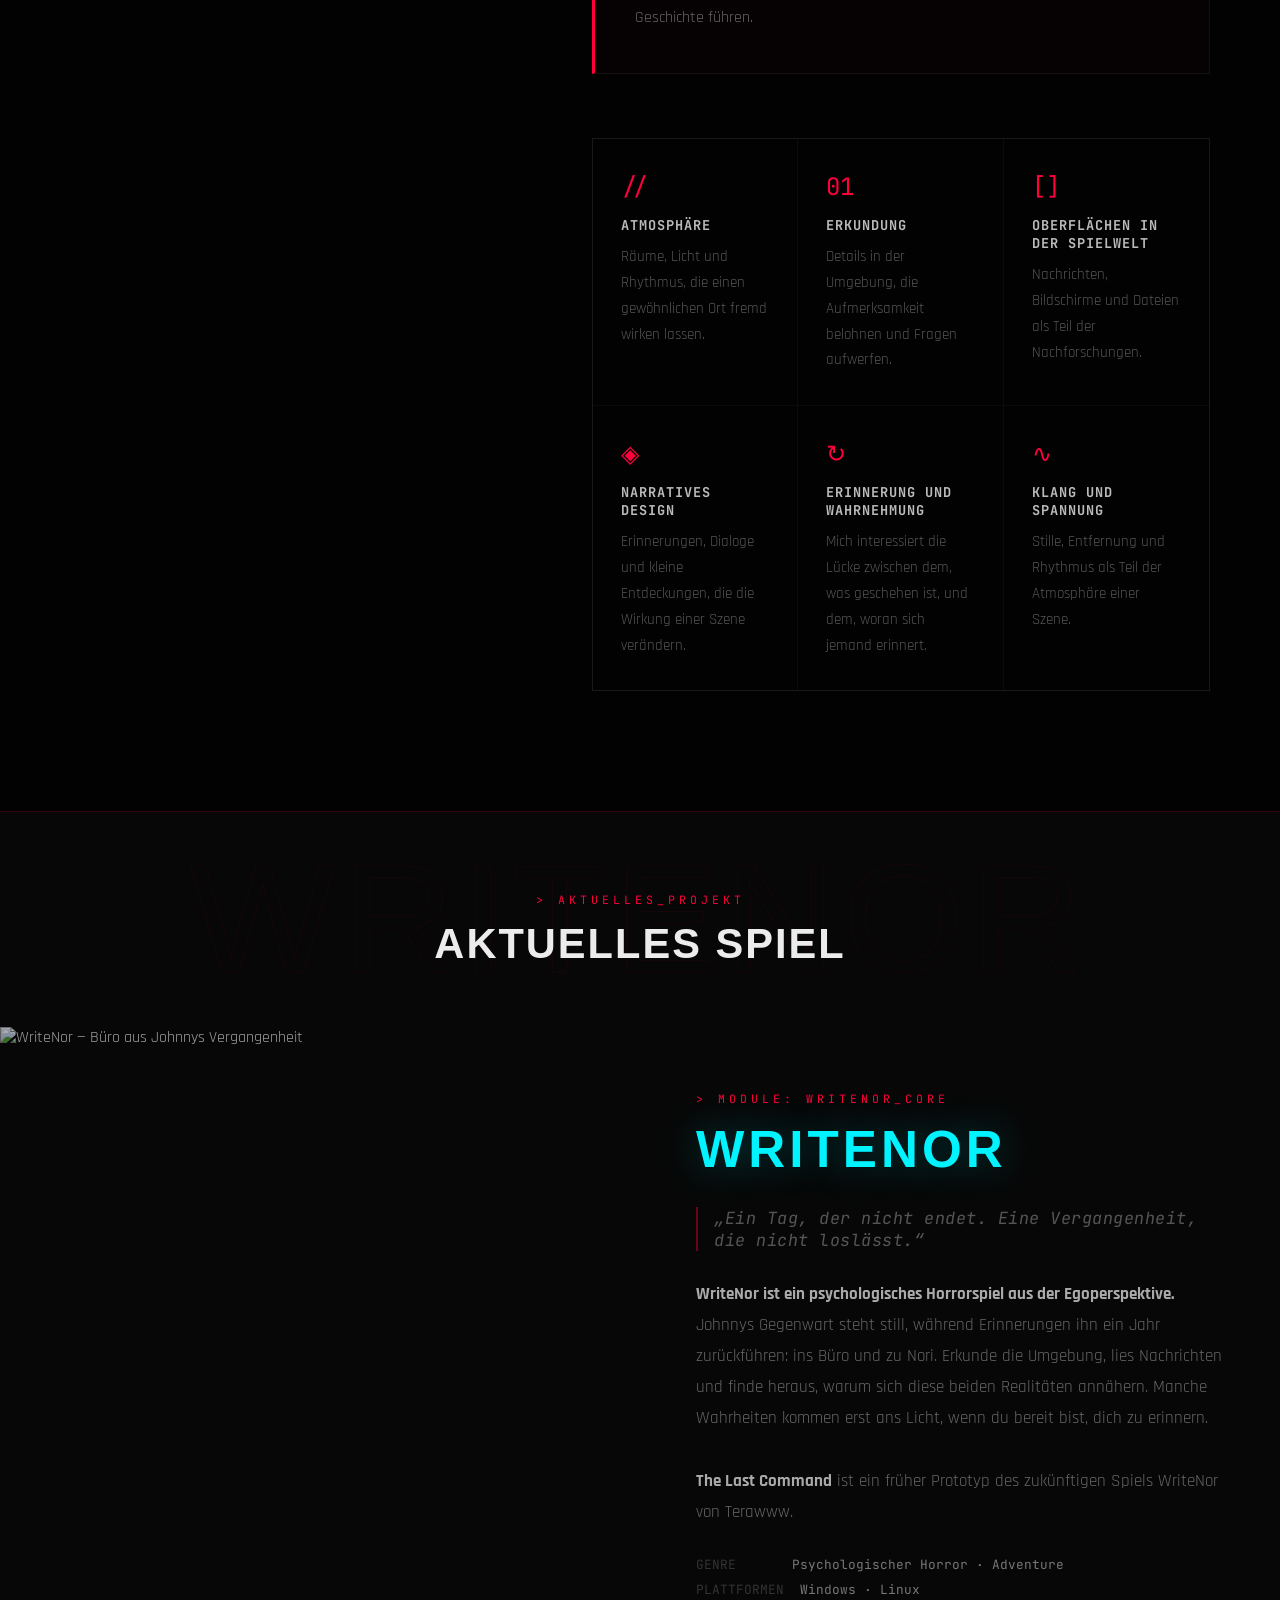
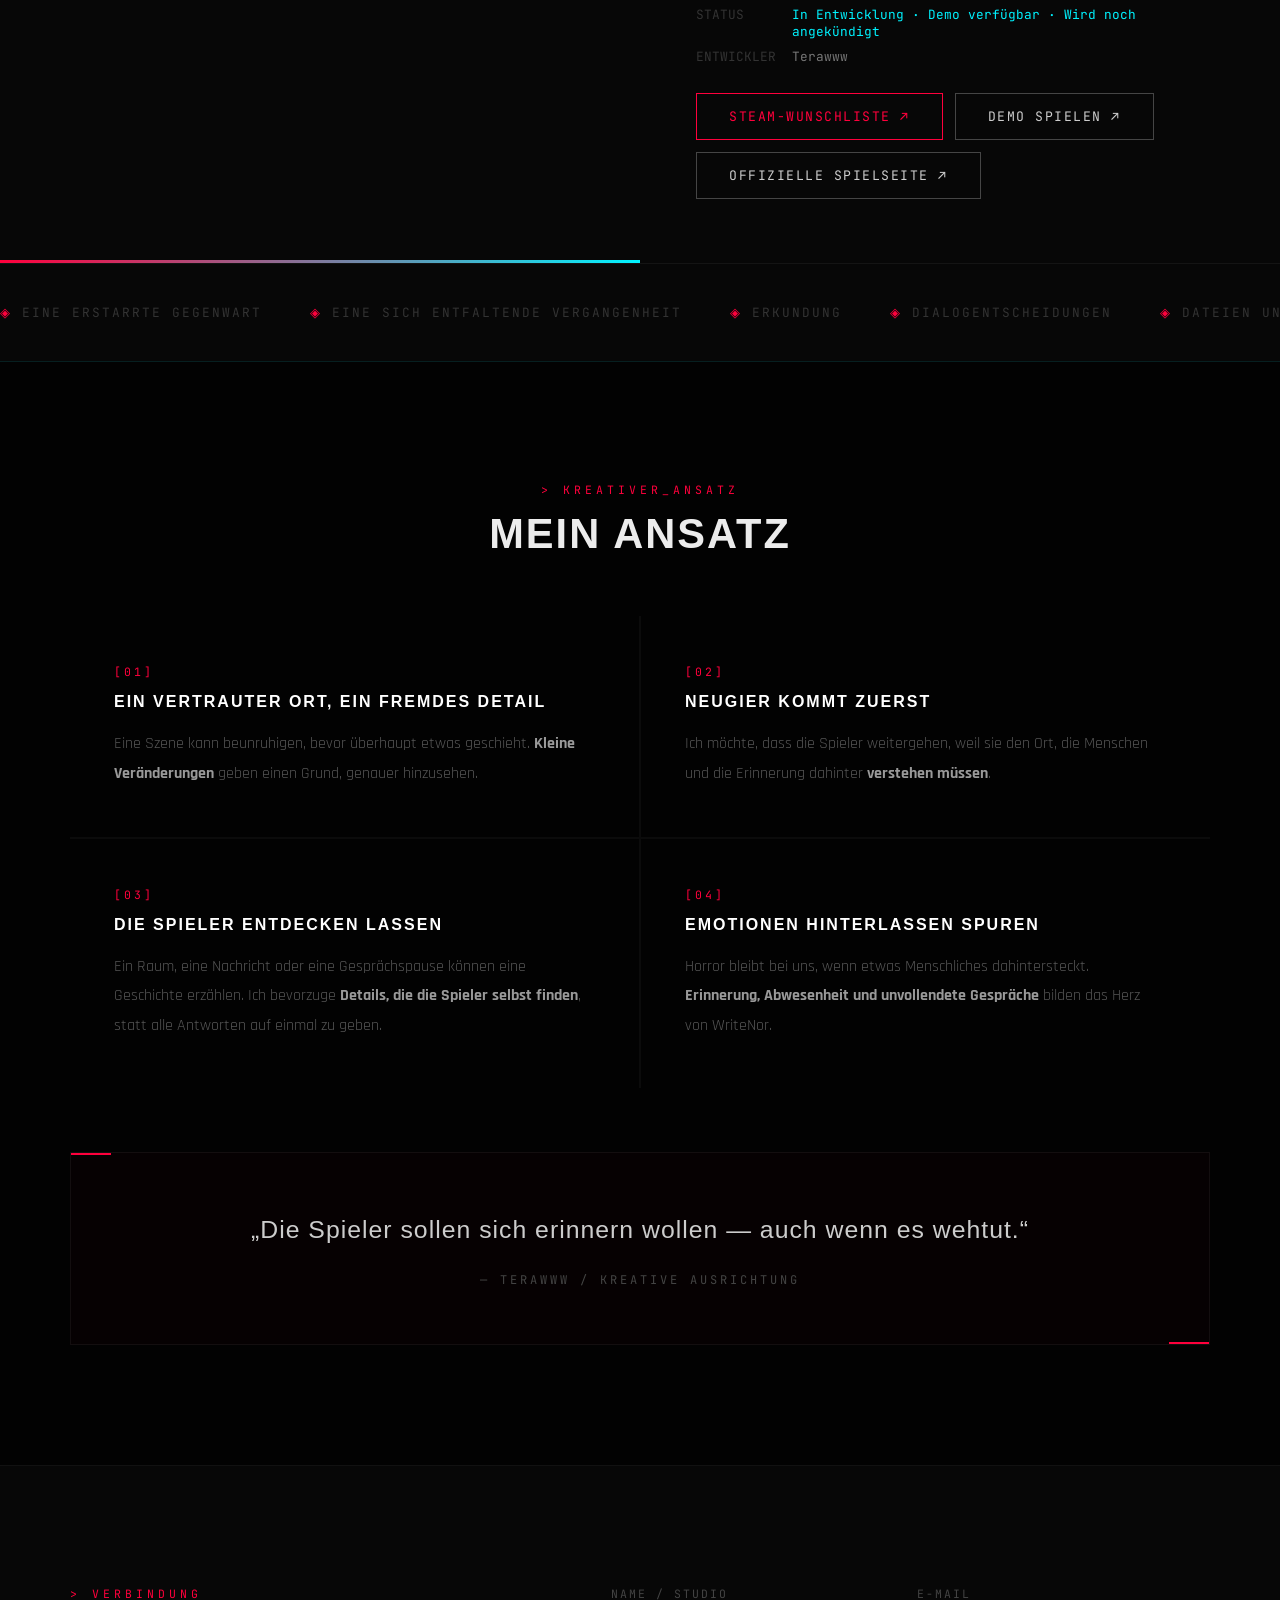
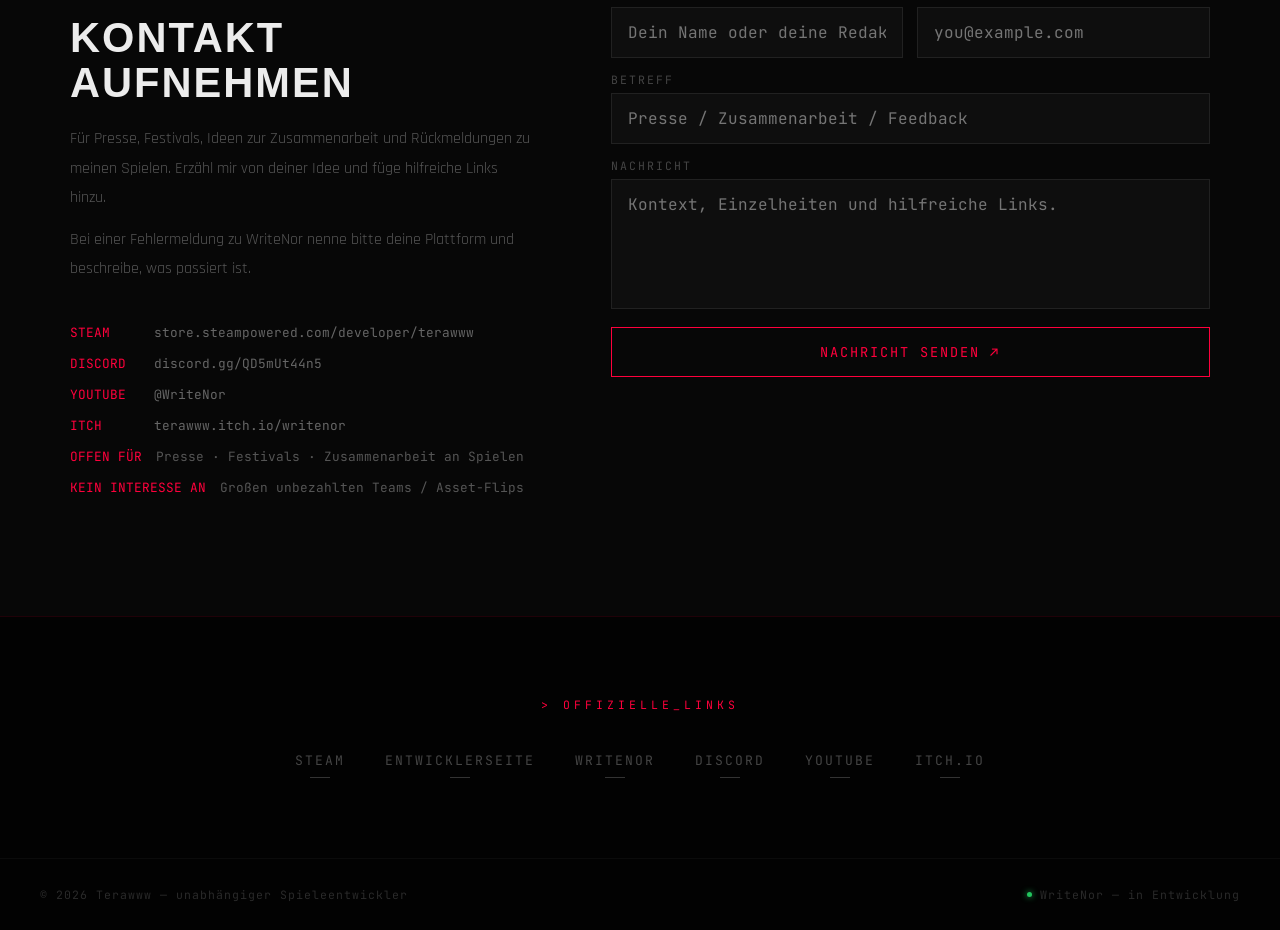
==== commit e836011d: "Restore original website with refreshed information and automatic language detection" ====
--- a/de/index.html
+++ b/de/index.html
@@ -1,129 +1,1327 @@
 <!DOCTYPE html>
-<html lang="de" data-locale="de">
+<html lang="de">
 <head>
   <meta charset="UTF-8" />
-  <meta name="viewport" content="width=device-width, initial-scale=1.0" />
-  <script src="/assets/locale.js?v=20261024b"></script>
+  <script>
+    (() => {
+      const supported = ['en','ru','uk','pl','de','es','ja','zh'];
+      const current = 'de';
+      const requested = new URLSearchParams(location.search).get('lang');
+      const isEntry = location.pathname === '/' || location.pathname === '/index.html';
+      if (!isEntry && !requested) return;
+      const browser = (navigator.languages || [navigator.language || 'en'])
+        .map(value => value.toLowerCase().split(/[-_]/)[0])
+        .find(value => supported.includes(value)) || 'en';
+      const language = supported.includes(requested) ? requested : browser;
+      if (language === current) return;
+      const target = new URL(language === 'en' ? '/' : '/' + language + '/', location.origin);
+      target.search = location.search;
+      target.hash = location.hash;
+      location.replace(target.href);
+    })();
+  </script>
+  <link rel="alternate" hreflang="en" href="https://terawww337.github.io/" />
+  <link rel="alternate" hreflang="ru" href="https://terawww337.github.io/ru/" />
+  <link rel="alternate" hreflang="uk" href="https://terawww337.github.io/uk/" />
+  <link rel="alternate" hreflang="pl" href="https://terawww337.github.io/pl/" />
+  <link rel="alternate" hreflang="de" href="https://terawww337.github.io/de/" />
+  <link rel="alternate" hreflang="es" href="https://terawww337.github.io/es/" />
+  <link rel="alternate" hreflang="ja" href="https://terawww337.github.io/ja/" />
+  <link rel="alternate" hreflang="zh-Hans" href="https://terawww337.github.io/zh/" />
+  <meta name="viewport" content="width=device-width, initial-scale=1.0, maximum-scale=1.0, user-scalable=no" />
   <title>Terawww (Teraw) — unabhängiger Spieleentwickler · WriteNor</title>
   <meta name="description" content="Terawww, auch bekannt als Teraw und Терав, ist ein unabhängiger Spieleentwickler und der Schöpfer von WriteNor, einem psychologischen Horror aus der Egoperspektive. Offizielles Portfolio." />
-  <meta name="theme-color" content="#020202" />
+  <meta name="theme-color" content="#ff003c" />
   <link rel="canonical" href="https://terawww337.github.io/de/" />
-  <link rel="alternate" hreflang="en" href="https://terawww337.github.io/" />
-<link rel="alternate" hreflang="ru" href="https://terawww337.github.io/ru/" />
-<link rel="alternate" hreflang="uk" href="https://terawww337.github.io/uk/" />
-<link rel="alternate" hreflang="pl" href="https://terawww337.github.io/pl/" />
-<link rel="alternate" hreflang="de" href="https://terawww337.github.io/de/" />
-<link rel="alternate" hreflang="es" href="https://terawww337.github.io/es/" />
-<link rel="alternate" hreflang="ja" href="https://terawww337.github.io/ja/" />
-<link rel="alternate" hreflang="zh-Hans" href="https://terawww337.github.io/zh/" />
-
-  <link rel="alternate" hreflang="x-default" href="https://terawww337.github.io/" />
-  <link rel="icon" href="/favicon.ico" sizes="16x16 32x32" />
-  <link rel="icon" type="image/png" sizes="96x96" href="/favicon-96x96.png" />
-  <link rel="apple-touch-icon" sizes="180x180" href="/apple-touch-icon.png" />
-  <link rel="manifest" href="/site.webmanifest" />
-  <meta property="og:type" content="profile" />
-  <meta property="og:site_name" content="Terawww" />
-  <meta property="og:locale" content="de_DE" />
-  <meta property="og:locale:alternate" content="en_US" />
-<meta property="og:locale:alternate" content="ru_RU" />
-<meta property="og:locale:alternate" content="uk_UA" />
-<meta property="og:locale:alternate" content="pl_PL" />
-<meta property="og:locale:alternate" content="es_ES" />
-<meta property="og:locale:alternate" content="ja_JP" />
-<meta property="og:locale:alternate" content="zh_CN" />
-
   <meta property="og:url" content="https://terawww337.github.io/de/" />
   <meta property="og:title" content="Terawww (Teraw) — unabhängiger Spieleentwickler · WriteNor" />
   <meta property="og:description" content="Terawww, auch bekannt als Teraw und Терав, ist ein unabhängiger Spieleentwickler und der Schöpfer von WriteNor, einem psychologischen Horror aus der Egoperspektive. Offizielles Portfolio." />
-  <meta property="og:image" content="https://terawww337.github.io/assets/social-cover.png" />
-  <meta property="og:image:alt" content="Terawww — unabhängiger Spieleentwickler und Schöpfer von WriteNor" />
+  <meta property="og:image" content="https://writenor.github.io/Nori_Cover.png" />
   <meta name="twitter:card" content="summary_large_image" />
-  <meta name="twitter:title" content="Terawww (Teraw) — unabhängiger Spieleentwickler · WriteNor" />
-  <meta name="twitter:description" content="Terawww, auch bekannt als Teraw und Терав, ist ein unabhängiger Spieleentwickler und der Schöpfer von WriteNor, einem psychologischen Horror aus der Egoperspektive. Offizielles Portfolio." />
-  <meta name="twitter:image" content="https://terawww337.github.io/assets/social-cover.png" />
-  <meta name="twitter:image:alt" content="Terawww — unabhängiger Spieleentwickler und Schöpfer von WriteNor" />
-  <link rel="preconnect" href="https://fonts.googleapis.com" />
-  <link rel="preconnect" href="https://fonts.gstatic.com" crossorigin />
-  <link href="https://fonts.googleapis.com/css2?family=Rajdhani:wght@300;400;500&amp;family=Roboto:wght@300;400&amp;family=Syncopate:wght@400;700&amp;family=JetBrains+Mono:wght@300;400&amp;display=swap" rel="stylesheet" />
-  <script type="application/ld+json">{"@context":"https://schema.org","@graph":[{"@type":"WebSite","@id":"https://terawww337.github.io/#website","url":"https://terawww337.github.io/","name":"Terawww","alternateName":["Teraw","Терав","Тераввв"],"inLanguage":["en","ru","uk","pl","de","es","ja","zh-Hans"],"publisher":{"@id":"https://terawww337.github.io/#developer"}},{"@type":"ProfilePage","@id":"https://terawww337.github.io/de/#profile","url":"https://terawww337.github.io/de/","name":"Terawww (Teraw) — unabhängiger Spieleentwickler · WriteNor","description":"Terawww, auch bekannt als Teraw und Терав, ist ein unabhängiger Spieleentwickler und der Schöpfer von WriteNor, einem psychologischen Horror aus der Egoperspektive. Offizielles Portfolio.","inLanguage":"de","isPartOf":{"@id":"https://terawww337.github.io/#website"},"mainEntity":{"@id":"https://terawww337.github.io/#developer"}},{"@type":"Person","@id":"https://terawww337.github.io/#developer","name":"Terawww","alternateName":["Teraw","Терав","Тераввв","Terawww337"],"url":"https://terawww337.github.io/","jobTitle":"Unabhängiger Spieleentwickler","description":"Terawww, auch bekannt als Teraw und Терав, ist ein unabhängiger Spieleentwickler und der Schöpfer von WriteNor, einem psychologischen Horror aus der Egoperspektive. Offizielles Portfolio.","sameAs":["https://store.steampowered.com/developer/terawww","https://terawww.itch.io/","https://www.youtube.com/@WriteNor","https://github.com/Terawww337"],"knowsAbout":["Game development","Psychological horror","Narrative design"]},{"@type":"VideoGame","@id":"https://writenor.github.io/#game","name":"WriteNor","url":"https://writenor.github.io/","description":"WriteNor ist ein psychologisches Horrorspiel aus der Egoperspektive. Johnnys Gegenwart steht still, während Erinnerungen ihn ein Jahr zurückführen: ins Büro und zu Nori. Erkunde die Umgebung, lies Nachrichten und finde heraus, warum sich diese beiden Realitäten annähern. Manche Wahrheiten kommen erst ans Licht, wenn du bereit bist, dich zu erinnern.","genre":["Psychological horror","Adventure","Indie"],"operatingSystem":["Windows","Linux"],"applicationCategory":"GameApplication","playMode":"https://schema.org/SinglePlayer","creativeWorkStatus":"In development","author":{"@id":"https://terawww337.github.io/#developer"},"creator":{"@id":"https://terawww337.github.io/#developer"},"publisher":{"@id":"https://terawww337.github.io/#developer"},"sameAs":["https://store.steampowered.com/app/4312600/WriteNor/","https://terawww.itch.io/writenor"]}]}</script>
-<link rel="stylesheet" href="/assets/base.css?v=20261024b" />
-  <link rel="stylesheet" href="/assets/refinements.css?v=20261024b" />
-  <script src="/assets/site.js?v=20261024b" defer></script>
+
+  <link rel="preconnect" href="https://fonts.googleapis.com">
+  <link rel="preconnect" href="https://fonts.gstatic.com" crossorigin>
+  <link href="https://fonts.googleapis.com/css2?family=Rajdhani:wght@400;500;600;700&family=Syncopate:wght@400;700&family=JetBrains+Mono:wght@300;400;700&display=swap" rel="stylesheet">
+
+  <style>
+    :root {
+      --red: #ff003c;
+      --cyan: #00f3ff;
+      --yellow: #f5c518;
+      --bg: #020202;
+      --bg2: #070707;
+      --panel: rgba(8,8,8,0.92);
+      --text: #ececec;
+      --muted: #666;
+      --border: rgba(255,255,255,0.07);
+    }
+
+    *, *::before, *::after { margin:0; padding:0; box-sizing:border-box; }
+    html { scroll-behavior: smooth; }
+
+    body {
+      background: var(--bg);
+      color: var(--text);
+      font-family: 'Rajdhani', 'Arial', sans-serif;
+      overflow-x: hidden;
+      cursor: none;
+      -webkit-text-size-adjust: 100%;
+      text-rendering: optimizeLegibility;
+      -webkit-font-smoothing: antialiased;
+    }
+
+    @media (pointer: coarse) {
+      body { cursor: auto; }
+      .cursor, .cursor-trail { display: none !important; }
+    }
+
+    /* ── CURSOR ── */
+    .cursor {
+      position: fixed; z-index: 9999; pointer-events: none;
+      width: 12px; height: 12px;
+      background: var(--red);
+      border-radius: 50%;
+      transform: translate(-50%,-50%);
+      mix-blend-mode: difference;
+      transition: width .15s, height .15s, opacity .15s;
+    }
+    .cursor-ring {
+      position: fixed; z-index: 9998; pointer-events: none;
+      width: 36px; height: 36px;
+      border: 1.5px solid rgba(255,0,60,0.55);
+      border-radius: 50%;
+      transform: translate(-50%,-50%);
+      transition: all .22s ease;
+    }
+    .cursor-ring.hovered { width: 56px; height: 56px; border-color: #fff; }
+
+    /* ── SCANLINES & NOISE ── */
+    .scanlines {
+      position: fixed; inset: 0; z-index: 100; pointer-events: none;
+      background: repeating-linear-gradient(
+        0deg,
+        transparent,
+        transparent 2px,
+        rgba(0,0,0,0.15) 2px,
+        rgba(0,0,0,0.15) 4px
+      );
+      opacity: .5;
+    }
+    .vignette {
+      position: fixed; inset: 0; z-index: 99; pointer-events: none;
+      background: radial-gradient(ellipse at center, transparent 55%, rgba(0,0,0,0.85) 100%);
+    }
+
+    /* ── CANVAS BG ── */
+    #bg-canvas { position: fixed; top:0; left:0; z-index: -1; opacity: .35; }
+
+    /* ── NAV ── */
+    nav {
+      position: fixed; top: 0; width: 100%; z-index: 500;
+      padding: 0 48px;
+      height: 64px;
+      display: flex; align-items: center; justify-content: space-between;
+      background: rgba(2,2,2,0.96);
+      border-bottom: 1px solid rgba(255,0,60,0.18);
+      backdrop-filter: blur(12px);
+    }
+    .nav-logo {
+      font-family: 'Syncopate', sans-serif;
+      font-weight: 700; font-size: 1rem;
+      color: #fff; letter-spacing: 3px;
+      display: flex; align-items: center; gap: 10px;
+      text-decoration: none;
+    }
+    .nav-logo-dot {
+      width: 7px; height: 7px; border-radius: 50%;
+      background: var(--red);
+      box-shadow: 0 0 14px var(--red);
+      animation: pulse 2s infinite;
+    }
+    @keyframes pulse { 0%,100%{opacity:1;transform:scale(1)} 50%{opacity:.5;transform:scale(.7)} }
+
+    .nav-links {
+      display: flex; gap: 32px; align-items: center;
+      list-style: none;
+    }
+    .nav-links a {
+      color: #666; font-family: 'JetBrains Mono', monospace;
+      font-size: .78rem; letter-spacing: 1.5px; text-transform: uppercase;
+      text-decoration: none; transition: color .2s;
+      position: relative;
+    }
+    .nav-links a::after {
+      content: ''; position: absolute; bottom: -3px; left: 0;
+      width: 0; height: 1px; background: var(--red);
+      transition: width .25s;
+    }
+    .nav-links a:hover { color: #fff; }
+    .nav-links a:hover::after { width: 100%; }
+    .nav-cta {
+      color: var(--red) !important;
+      border: 1px solid rgba(255,0,60,0.5);
+      padding: 7px 14px !important;
+    }
+    .nav-cta:hover { background: rgba(255,0,60,0.1) !important; }
+    .nav-cta::after { display: none !important; }
+
+    /* ── HERO ── */
+    #hero {
+      min-height: 100vh;
+      display: flex; flex-direction: column;
+      align-items: center; justify-content: center;
+      position: relative; overflow: hidden;
+      padding-top: 64px;
+    }
+
+    .hero-bg-line {
+      position: absolute; inset: 0; pointer-events: none;
+      background:
+        repeating-linear-gradient(90deg, rgba(255,0,60,0.03) 0px, transparent 1px, transparent 80px),
+        repeating-linear-gradient(0deg, rgba(255,0,60,0.03) 0px, transparent 1px, transparent 80px);
+    }
+    .hero-glow-l {
+      position: absolute; left: -10%; top: 30%; width: 55%; height: 55%;
+      background: radial-gradient(ellipse, rgba(255,0,60,0.12) 0%, transparent 68%);
+      pointer-events: none; filter: blur(40px);
+    }
+    .hero-glow-r {
+      position: absolute; right: -10%; top: 25%; width: 50%; height: 50%;
+      background: radial-gradient(ellipse, rgba(0,243,255,0.07) 0%, transparent 68%);
+      pointer-events: none; filter: blur(40px);
+    }
+
+    .hero-eyebrow {
+      font-family: 'JetBrains Mono', monospace;
+      font-size: .78rem; color: var(--red);
+      letter-spacing: 4px; text-transform: uppercase;
+      margin-bottom: 24px;
+      opacity: 0; animation: fadeUp .8s .2s forwards;
+      text-align: center;
+      padding: 0 16px;
+    }
+
+    .hero-title-wrap {
+      --hero-stretch: 1.28;
+      --hero-fit: 1;
+      --hero-skew: 0deg;
+
+      position: relative;
+      text-align: center;
+      opacity: 0;
+      animation: fadeUp .9s .35s forwards;
+
+      width: min(96vw, 1800px);
+      margin: 0 auto;
+      padding-inline: clamp(10px, 2vw, 28px);
+    }
+
+    .hero-title {
+      font-family: 'Syncopate', 'Arial Black', 'Arial', sans-serif;
+      font-weight: 700;
+      font-size: clamp(4rem, 14vw, 13rem);
+      line-height: .88;
+      letter-spacing: -2px;
+      color: transparent;
+      -webkit-text-stroke: 1.5px rgba(255,255,255,0.9);
+      display: inline-block;
+      white-space: nowrap;
+      user-select: none;
+      position: relative;
+      will-change: transform;
+      transform-origin: center center;
+      transform:
+        scaleX(calc(var(--hero-stretch) * var(--hero-fit)))
+        skewX(var(--hero-skew))
+        translateZ(0);
+    }
+
+    .hero-title-ghost {
+      position: absolute;
+      inset: 0;
+      font-family: 'Syncopate', 'Arial Black', 'Arial', sans-serif;
+      font-weight: 700;
+      font-size: clamp(4rem, 14vw, 13rem);
+      line-height: .88;
+      letter-spacing: -2px;
+      color: rgba(255,0,60,0.12);
+      display: inline-block;
+      white-space: nowrap;
+      user-select: none;
+      pointer-events: none;
+      will-change: transform;
+      transform-origin: center center;
+      transform:
+        translate(3px, 3px)
+        scaleX(calc(var(--hero-stretch) * var(--hero-fit)));
+      animation: glitch-shift 4s infinite;
+    }
+
+    @keyframes glitch-shift {
+      0%,88%,100% {
+        transform: translate(3px,3px) scaleX(calc(var(--hero-stretch) * var(--hero-fit)));
+        opacity: .12;
+      }
+      90% {
+        transform: translate(-5px,2px) scaleX(calc((var(--hero-stretch) + 0.02) * var(--hero-fit)));
+        opacity: .2;
+        filter: blur(1px);
+      }
+      92% {
+        transform: translate(8px,-1px) scaleX(calc((var(--hero-stretch) - 0.02) * var(--hero-fit)));
+        opacity: .08;
+      }
+      94% {
+        transform: translate(3px,3px) scaleX(calc(var(--hero-stretch) * var(--hero-fit)));
+        opacity: .12;
+      }
+    }
+
+    .hero-sub {
+      margin-top: 36px;
+      font-family: 'JetBrains Mono', monospace;
+      font-size: clamp(.78rem, 1.3vw, 1rem);
+      color: #555;
+      letter-spacing: 1px;
+      line-height: 1.9;
+      max-width: 640px;
+      text-align: center;
+      opacity: 0; animation: fadeUp .9s .55s forwards;
+      padding: 0 16px;
+    }
+    .hero-sub span { color: #aaa; }
+
+    .hero-tags {
+      display: flex; gap: 10px; flex-wrap: wrap; justify-content: center;
+      margin-top: 28px;
+      opacity: 0; animation: fadeUp .9s .7s forwards;
+      padding: 0 16px;
+    }
+    .tag {
+      font-family: 'JetBrains Mono', monospace;
+      font-size: .72rem; letter-spacing: 1.5px; text-transform: uppercase;
+      padding: 7px 14px;
+      border: 1px solid rgba(255,255,255,0.1);
+      color: #555;
+      background: rgba(255,255,255,0.02);
+      transition: .25s;
+    }
+    .tag.accent { border-color: rgba(255,0,60,0.35); color: rgba(255,0,60,0.7); background: rgba(255,0,60,0.04); }
+    .tag:hover { color: #fff; border-color: rgba(255,255,255,0.3); }
+
+    .hero-btns {
+      display: flex; gap: 14px; flex-wrap: wrap; justify-content: center;
+      margin-top: 44px;
+      opacity: 0; animation: fadeUp .9s .85s forwards;
+      padding: 0 16px;
+    }
+    .btn {
+      font-family: 'JetBrains Mono', monospace;
+      font-size: .82rem; letter-spacing: 1.5px; text-transform: uppercase;
+      text-decoration: none; padding: 14px 32px;
+      border: 1.5px solid rgba(255,255,255,0.25);
+      color: #ccc;
+      background: transparent;
+      transition: all .25s;
+      display: inline-flex; align-items: center; gap: 8px;
+      cursor: none;
+    }
+    .btn:hover { border-color: #fff; color: #fff; background: rgba(255,255,255,0.05); }
+    .btn-primary { border-color: var(--red); color: var(--red); }
+    .btn-primary:hover { background: var(--red); color: #000; border-color: var(--red); }
+
+    .hero-scroll-hint {
+      position: absolute; bottom: 36px;
+      display: flex; flex-direction: column; align-items: center; gap: 6px;
+      opacity: 0; animation: fadeUp .9s 1.2s forwards;
+    }
+    .scroll-line {
+      width: 1px; height: 48px;
+      background: linear-gradient(to bottom, transparent, rgba(255,0,60,0.7));
+      animation: scrollLine 1.8s ease-in-out infinite;
+    }
+    .scroll-label {
+      font-family: 'JetBrains Mono', monospace;
+      font-size: .65rem; color: #333; letter-spacing: 3px; text-transform: uppercase;
+    }
+    @keyframes scrollLine { 0%,100%{opacity:.3;transform:scaleY(.5)} 50%{opacity:1;transform:scaleY(1)} }
+
+    /* ── TICKER ── */
+    .ticker {
+      background: var(--red); color: #000;
+      height: 38px; overflow: hidden; position: relative;
+      border-top: 1px solid rgba(255,255,255,0.2);
+      border-bottom: 1px solid rgba(255,255,255,0.2);
+    }
+    .ticker-inner {
+      display: flex; align-items: center; height: 100%;
+      animation: ticker 28s linear infinite;
+      white-space: nowrap;
+    }
+    .ticker-inner span {
+      font-family: 'JetBrains Mono', monospace;
+      font-size: .78rem; font-weight: 700; letter-spacing: 2px;
+      padding: 0 40px;
+    }
+    .ticker-sep { opacity: .4; }
+    @keyframes ticker { 0%{transform:translateX(0)} 100%{transform:translateX(-50%)} }
+
+    /* ── SECTIONS BASE ── */
+    section { position: relative; }
+    .container { max-width: 1220px; margin: 0 auto; padding: 0 40px; }
+
+    .section-label {
+      font-family: 'JetBrains Mono', monospace;
+      font-size: .72rem; color: var(--red);
+      letter-spacing: 4px; text-transform: uppercase;
+      margin-bottom: 14px;
+    }
+    .section-title {
+      font-family: 'Syncopate', 'Arial Black', 'Arial', sans-serif;
+      font-size: clamp(1.6rem, 3.5vw, 2.6rem);
+      text-transform: uppercase; letter-spacing: 2px;
+      line-height: 1.1;
+    }
+
+    /* ── ABOUT ── */
+    #about { padding: 120px 0; }
+    .about-grid {
+      display: grid;
+      grid-template-columns: 1fr 1.4fr;
+      gap: 80px; align-items: start;
+    }
+    .about-left { position: sticky; top: 100px; }
+    .about-status {
+      margin-top: 28px;
+      display: flex; flex-direction: column; gap: 10px;
+    }
+    .status-row {
+      display: flex; align-items: center; gap: 12px;
+      font-family: 'JetBrains Mono', monospace;
+      font-size: .82rem; color: #444;
+    }
+    .status-key { color: #333; min-width: 110px; }
+    .status-val { color: #888; }
+    .status-val.live { color: #22c55e; }
+    .status-dot { width: 6px; height: 6px; border-radius: 50%; background: #22c55e; box-shadow: 0 0 8px #22c55e; flex-shrink: 0; }
+
+    .about-manifesto {
+      padding: 40px;
+      border: 1px solid rgba(255,255,255,0.06);
+      border-left: 3px solid var(--red);
+      background: rgba(255,0,60,0.02);
+    }
+    .manifesto-item { margin-bottom: 36px; }
+    .manifesto-item:last-child { margin-bottom: 0; }
+    .manifesto-num {
+      font-family: 'JetBrains Mono', monospace;
+      font-size: .72rem; color: var(--red);
+      letter-spacing: 2px; margin-bottom: 10px;
+    }
+    .manifesto-item h3 {
+      font-size: 1.15rem; font-weight: 700; color: #fff;
+      margin-bottom: 10px; letter-spacing: 0.5px;
+    }
+    .manifesto-item p {
+      font-size: 1rem; line-height: 1.8; color: #666;
+    }
+    .manifesto-item p strong { color: #aaa; font-weight: 600; }
+
+    /* ── SKILLS GRID ── */
+    .skills-grid {
+      display: grid;
+      grid-template-columns: repeat(3,1fr);
+      gap: 1px;
+      margin-top: 64px;
+      border: 1px solid rgba(255,255,255,0.06);
+      background: rgba(255,255,255,0.04);
+    }
+    .skill-cell {
+      background: var(--bg);
+      padding: 32px 28px;
+      transition: background .25s;
+    }
+    .skill-cell:hover { background: rgba(255,0,60,0.04); }
+    .skill-icon {
+      font-family: 'JetBrains Mono', monospace;
+      font-size: 1.5rem; color: var(--red);
+      margin-bottom: 14px; display: block;
+    }
+    .skill-cell h4 {
+      font-family: 'JetBrains Mono', monospace;
+      font-size: .85rem; letter-spacing: 1px;
+      text-transform: uppercase; color: #bbb;
+      margin-bottom: 10px;
+    }
+    .skill-cell p { font-size: .95rem; line-height: 1.7; color: #555; }
+
+    /* ── WRITENOR SECTION ── */
+    #writenor {
+      padding: 0;
+      background: var(--bg2);
+      border-top: 1px solid rgba(255,0,60,0.15);
+      border-bottom: 1px solid rgba(0,243,255,0.1);
+      overflow: hidden;
+    }
+
+    .writenor-header {
+      padding: 80px 0 60px;
+      text-align: center;
+      position: relative;
+    }
+    .writenor-header::after {
+      content: 'WRITENOR';
+      position: absolute; inset: 0;
+      font-family: 'Syncopate', sans-serif;
+      font-size: clamp(4rem,12vw,10rem);
+      color: transparent;
+      -webkit-text-stroke: 1px rgba(255,0,60,0.06);
+      display: flex; align-items: center; justify-content: center;
+      letter-spacing: 8px; pointer-events: none;
+      text-transform: uppercase;
+    }
+
+    .writenor-main {
+      display: grid;
+      grid-template-columns: 1fr 1fr;
+      min-height: 600px;
+    }
+    .writenor-visual {
+      position: relative; overflow: hidden;
+      min-height: 500px;
+    }
+    .writenor-visual img {
+      width: 100%; height: 100%;
+      object-fit: cover;
+      filter: brightness(.65) saturate(0.8) contrast(1.15);
+      transition: filter 1.2s ease, transform 1.2s ease;
+    }
+    .writenor-visual:hover img {
+      filter: brightness(.85) saturate(1) contrast(1.1);
+      transform: scale(1.04);
+    }
+    .writenor-visual-overlay {
+      position: absolute; inset: 0;
+      background: linear-gradient(to right, transparent 60%, var(--bg2));
+    }
+    .writenor-visual-bar {
+      position: absolute; bottom: 0; left: 0; right: 0;
+      height: 3px;
+      background: linear-gradient(to right, var(--red), var(--cyan));
+    }
+
+    .writenor-info {
+      padding: 64px 56px;
+      display: flex; flex-direction: column;
+      justify-content: center; gap: 28px;
+    }
+    .writenor-name {
+      font-family: 'Syncopate', sans-serif;
+      font-size: clamp(2rem, 4vw, 3.2rem);
+      letter-spacing: 4px; text-transform: uppercase;
+      color: var(--cyan);
+      text-shadow: 0 0 40px rgba(0,243,255,0.3);
+    }
+    .writenor-logline {
+      font-family: 'JetBrains Mono', monospace;
+      font-size: 1.05rem; color: #555;
+      font-style: italic; letter-spacing: 0.5px;
+      padding-left: 16px;
+      border-left: 2px solid rgba(255,0,60,0.4);
+    }
+    .writenor-desc {
+      font-size: 1.05rem; line-height: 1.85; color: #666;
+    }
+    .writenor-desc strong { color: #aaa; }
+
+    .writenor-meta {
+      display: flex; flex-direction: column; gap: 8px;
+      font-family: 'JetBrains Mono', monospace;
+      font-size: .8rem;
+    }
+    .meta-row { display: flex; gap: 16px; }
+    .meta-key { color: #333; min-width: 80px; }
+    .meta-val { color: #777; }
+    .meta-val.highlight { color: var(--cyan); }
+
+    .writenor-links {
+      display: flex; gap: 12px; flex-wrap: wrap;
+    }
+
+    /* ── FEATURES MARQUEE ── */
+    .features-strip {
+      padding: 40px 0;
+      border-top: 1px solid rgba(255,255,255,0.05);
+      overflow: hidden;
+    }
+    .features-inner {
+      display: flex; gap: 48px;
+      animation: ticker 20s linear infinite;
+      white-space: nowrap;
+    }
+    .feature-chip {
+      font-family: 'JetBrains Mono', monospace;
+      font-size: .8rem; letter-spacing: 2px; text-transform: uppercase;
+      color: #333; display: flex; align-items: center; gap: 10px;
+      flex-shrink: 0;
+    }
+    .feature-chip span { color: var(--red); }
+
+    /* ── PHILOSOPHY ── */
+    #philosophy { padding: 120px 0; }
+    .philosophy-grid {
+      display: grid;
+      grid-template-columns: 1fr 1fr;
+      gap: 2px;
+      margin-top: 60px;
+      background: rgba(255,255,255,0.04);
+    }
+    .philosophy-block {
+      background: var(--bg);
+      padding: 48px 44px;
+      position: relative;
+      overflow: hidden;
+    }
+    .philosophy-block::before {
+      content: '';
+      position: absolute; top: 0; left: 0;
+      width: 100%; height: 2px;
+      background: linear-gradient(to right, var(--red), transparent);
+      opacity: 0; transition: opacity .3s;
+    }
+    .philosophy-block:hover::before { opacity: 1; }
+    .philosophy-block h3 {
+      font-family: 'Syncopate', sans-serif;
+      font-size: 1rem; letter-spacing: 2px; text-transform: uppercase;
+      color: #fff; margin-bottom: 18px;
+    }
+    .philosophy-block p {
+      font-size: 1rem; line-height: 1.85; color: #555;
+    }
+    .philosophy-block p strong { color: #999; }
+    .philosophy-num {
+      font-family: 'JetBrains Mono', monospace;
+      font-size: .72rem; color: var(--red);
+      letter-spacing: 3px; margin-bottom: 14px;
+    }
+
+    .quote-block {
+      margin-top: 64px;
+      padding: 56px 64px;
+      border: 1px solid rgba(255,255,255,0.05);
+      background: rgba(255,0,60,0.02);
+      text-align: center;
+      position: relative;
+    }
+    .quote-block::before, .quote-block::after {
+      content: '';
+      position: absolute;
+      width: 40px; height: 2px;
+      background: var(--red);
+    }
+    .quote-block::before { top: 0; left: 0; }
+    .quote-block::after { bottom: 0; right: 0; }
+    .quote-text {
+      font-family: 'Syncopate', sans-serif;
+      font-size: clamp(1rem, 2.2vw, 1.55rem);
+      line-height: 1.7; color: #ccc;
+      letter-spacing: 1px;
+    }
+    .quote-attr {
+      margin-top: 20px;
+      font-family: 'JetBrains Mono', monospace;
+      font-size: .75rem; color: #444;
+      letter-spacing: 3px; text-transform: uppercase;
+    }
+
+    /* ── CONTACT ── */
+    #contact { padding: 120px 0; background: var(--bg2); border-top: 1px solid rgba(255,255,255,0.04); }
+    .contact-grid {
+      display: grid;
+      grid-template-columns: 1fr 1.3fr;
+      gap: 80px;
+    }
+    .contact-info p {
+      font-size: 1rem; line-height: 1.85; color: #555;
+      margin-top: 18px;
+    }
+    .contact-details {
+      margin-top: 40px;
+      display: flex; flex-direction: column; gap: 14px;
+    }
+    .contact-item {
+      font-family: 'JetBrains Mono', monospace;
+      font-size: .8rem;
+      display: flex; gap: 14px; align-items: center;
+      color: #444;
+      flex-wrap: wrap;
+    }
+    .contact-item a {
+      color: #666; text-decoration: none; transition: color .2s;
+      word-break: break-word;
+    }
+    .contact-item a:hover { color: var(--red); }
+    .contact-key { color: var(--red); min-width: 70px; }
+
+    .form-row { display: flex; gap: 14px; }
+    .form-field {
+      display: flex; flex-direction: column; gap: 6px;
+      margin-bottom: 14px; flex: 1;
+    }
+    .form-label {
+      font-family: 'JetBrains Mono', monospace;
+      font-size: .72rem; color: #444;
+      letter-spacing: 2px; text-transform: uppercase;
+    }
+    .form-input, .form-textarea {
+      background: rgba(255,255,255,0.03);
+      border: 1px solid rgba(255,255,255,0.08);
+      color: #ccc; font-family: 'JetBrains Mono', 'Courier New', monospace;
+      font-size: 16px; padding: 14px 16px;
+      outline: none; transition: border-color .25s, box-shadow .25s;
+      width: 100%;
+      -webkit-appearance: none;
+      border-radius: 0;
+    }
+    .form-input:focus, .form-textarea:focus {
+      border-color: rgba(255,0,60,0.5);
+      box-shadow: 0 0 0 3px rgba(255,0,60,0.06);
+    }
+    .form-textarea { height: 130px; resize: none; }
+    .form-submit {
+      width: 100%; padding: 15px;
+      background: transparent;
+      border: 1.5px solid var(--red);
+      color: var(--red);
+      font-family: 'JetBrains Mono', monospace;
+      font-size: .85rem; letter-spacing: 2px; text-transform: uppercase;
+      cursor: none; transition: all .25s;
+      margin-top: 4px;
+    }
+    .form-submit:hover { background: var(--red); color: #000; }
+
+    /* ── LINKS FOOTER ── */
+    #links {
+      padding: 80px 0;
+      border-top: 1px solid rgba(255,0,60,0.12);
+    }
+    .links-row {
+      display: flex; justify-content: center; gap: 40px; flex-wrap: wrap;
+      margin-top: 40px;
+    }
+    .link-item {
+      text-decoration: none;
+      font-family: 'JetBrains Mono', monospace;
+      font-size: .82rem; letter-spacing: 2px; text-transform: uppercase;
+      color: #444; transition: color .25s;
+      display: flex; flex-direction: column; align-items: center; gap: 8px;
+    }
+    .link-item:hover { color: #fff; }
+    .link-item:hover .link-line { width: 100%; background: var(--red); }
+    .link-line {
+      width: 20px; height: 1px; background: #333;
+      transition: width .25s, background .25s;
+    }
+
+    /* ── FOOTER ── */
+    footer {
+      padding: 28px 40px;
+      border-top: 1px solid rgba(255,255,255,0.04);
+      display: flex; justify-content: space-between; align-items: center;
+      font-family: 'JetBrains Mono', monospace;
+      font-size: .72rem; color: #2a2a2a;
+      gap: 12px;
+    }
+    footer span { letter-spacing: 1px; }
+    .footer-signal {
+      display: flex; align-items: center; gap: 8px;
+      flex-wrap: wrap;
+      justify-content: center;
+    }
+    .footer-signal-dot {
+      width: 5px; height: 5px; border-radius: 50%;
+      background: #22c55e; box-shadow: 0 0 6px #22c55e;
+      animation: pulse 2.5s infinite;
+    }
+
+    /* ── REVEAL ANIMATIONS ── */
+    .reveal { opacity: 0; transform: translateY(30px); transition: opacity .8s ease, transform .8s ease; }
+    .reveal.active { opacity: 1; transform: translateY(0); }
+    .reveal-l { opacity: 0; transform: translateX(-30px); transition: opacity .8s ease, transform .8s ease; }
+    .reveal-l.active { opacity: 1; transform: translateX(0); }
+    .reveal-r { opacity: 0; transform: translateX(30px); transition: opacity .8s ease, transform .8s ease; }
+    .reveal-r.active { opacity: 1; transform: translateX(0); }
+
+    @keyframes fadeUp { from{opacity:0;transform:translateY(20px)} to{opacity:1;transform:translateY(0)} }
+
+    /* ── RESPONSIVE ── */
+    @media (max-width: 1024px) {
+      .about-grid { grid-template-columns: 1fr; gap: 48px; }
+      .about-left { position: static; }
+      .skills-grid { grid-template-columns: 1fr 1fr; }
+      .writenor-main { grid-template-columns: 1fr; }
+      .writenor-visual { min-height: 340px; }
+      .writenor-visual-overlay { background: linear-gradient(to top, var(--bg2) 15%, transparent); }
+      .writenor-info { padding: 48px 40px; }
+      .philosophy-grid { grid-template-columns: 1fr; }
+      .contact-grid { grid-template-columns: 1fr; gap: 48px; }
+    }
+
+    @media (max-width: 768px) {
+      nav { padding: 0 20px; }
+      .nav-links { gap: 16px; }
+      .nav-links li:not(:last-child):not(:nth-last-child(2)) { display: none; }
+      .container { padding: 0 20px; }
+
+      .hero-title-wrap {
+        width: 100%;
+        max-width: 100vw;
+        padding-inline: 10px;
+        --hero-stretch: 1.12;
+      }
+
+      .hero-title,
+      .hero-title-ghost {
+        font-size: clamp(2.4rem, 13vw, 4.5rem);
+        letter-spacing: 0;
+      }
+
+      .hero-sub { font-size: .78rem; padding: 0 10px; }
+      .skills-grid { grid-template-columns: 1fr; }
+      .writenor-info { padding: 32px 24px; }
+      .quote-block { padding: 36px 24px; }
+      .form-row { flex-direction: column; gap: 0; }
+      footer { flex-direction: column; text-align: center; }
+      section, .container, .ticker, .features-strip { max-width: 100vw; overflow-x: hidden; }
+      .nav-logo { font-size: .85rem; }
+      #about { padding: 80px 0; }
+      #philosophy { padding: 80px 0; }
+      #contact { padding: 80px 0; }
+      .hero-btns { gap: 10px; }
+      .btn { padding: 12px 20px; font-size: .75rem; }
+      .hero-eyebrow { font-size: .66rem; letter-spacing: 2px; }
+    }
+
+    @media (prefers-reduced-motion: reduce) {
+      *, *::before, *::after { animation: none !important; transition: none !important; }
+    }
+    @media (min-width: 1025px) {
+      #about .about-left > .section-title { position: relative; left: -12px; }
+    }
+  </style>
 </head>
+
 <body>
-  <a class="skip-link" href="#main-content">Zum Inhalt springen</a>
-  <div class="cursor" id="cursor" aria-hidden="true"></div>
-  <div class="cursor-ring" id="cursor-ring" aria-hidden="true"></div>
-  <div class="scanlines" aria-hidden="true"></div>
-  <div class="vignette" aria-hidden="true"></div>
-  <canvas id="bg-canvas" aria-hidden="true"></canvas>
-  <nav aria-label="Hauptnavigation">
-    <a href="#hero" class="nav-logo" aria-label="Terawww — Startseite"><span class="nav-logo-dot" aria-hidden="true"></span>TERAWWW</a>
-    <ul class="nav-links" id="main-nav">
-      <li><a href="#about">Über mich</a></li><li><a href="#writenor">WriteNor</a></li><li><a href="#philosophy">Ansatz</a></li><li><a href="#contact">Kontakt</a></li>
+  <div class="cursor" id="cursor"></div>
+  <div class="cursor-ring" id="cursor-ring"></div>
+
+  <div class="scanlines"></div>
+  <div class="vignette"></div>
+  <canvas id="bg-canvas"></canvas>
+
+  <nav>
+    <a href="#" class="nav-logo">
+      <div class="nav-logo-dot"></div>
+      TERAWWW
+    </a>
+    <ul class="nav-links">
+      <li><a href="#about">Über mich</a></li>
+      <li><a href="#writenor">WriteNor</a></li>
+      <li><a href="#philosophy">Ansatz</a></li>
+      <li><a href="#contact">Kontakt</a></li>
       <li><a href="https://store.steampowered.com/developer/terawww" class="nav-cta" target="_blank" rel="noopener">Steam ↗</a></li>
     </ul>
-    <div class="nav-tools">
-      <button class="effects-toggle" type="button" aria-pressed="true" data-on="Effekte: an" data-off="Effekte: aus" data-reduced="Effekte: reduziert" data-reduced-title="In deinem System sind reduzierte Bewegungen aktiviert">Effekte: an</button>
-      <div class="language-control"><label class="visually-hidden" for="language">Sprache</label><select id="language" class="language-select" data-auto="Auto"><option value="auto">Auto</option><option value="en">EN · English</option><option value="ru">RU · Русский</option><option value="uk">UK · Українська</option><option value="pl">PL · Polski</option><option value="de" selected>DE · Deutsch</option><option value="es">ES · Español</option><option value="ja">JA · 日本語</option><option value="zh">ZH · 简体中文</option></select></div>
-      <button class="menu-toggle" type="button" aria-controls="main-nav" aria-expanded="false">Menü</button>
+  </nav>
+
+  <section id="hero">
+    <div class="hero-bg-line"></div>
+    <div class="hero-glow-l"></div>
+    <div class="hero-glow-r"></div>
+
+    <div class="hero-eyebrow">// Solo-Entwickler · psychologischer Horror</div>
+
+    <div class="hero-title-wrap">
+      <div class="hero-title-ghost" aria-hidden="true">TERAWWW</div>
+      <span class="hero-title">TERAWWW</span>
     </div>
-  </nav>
-  <noscript><div class="language-fallback"><a href="/" lang="en">EN · English</a> · <a href="/ru/" lang="ru">RU · Русский</a> · <a href="/uk/" lang="uk">UK · Українська</a> · <a href="/pl/" lang="pl">PL · Polski</a> · <a href="/de/" lang="de">DE · Deutsch</a> · <a href="/es/" lang="es">ES · Español</a> · <a href="/ja/" lang="ja">JA · 日本語</a> · <a href="/zh/" lang="zh-Hans">ZH · 简体中文</a></div></noscript>
-  <main id="main-content" tabindex="-1">
-    <section id="hero" aria-labelledby="hero-heading">
-      <div class="hero-bg-line" aria-hidden="true"></div><div class="hero-glow-l" aria-hidden="true"></div><div class="hero-glow-r" aria-hidden="true"></div>
-      <div class="hero-eyebrow">// Solo-Entwickler · psychologischer Horror</div>
-      <h1 class="hero-title-wrap" id="hero-heading"><span class="hero-title-ghost" aria-hidden="true">TERAWWW</span><span class="hero-title">TERAWWW</span><span class="hero-role">Unabhängiger Spieleentwickler</span></h1>
-      <p class="hero-sub">Ich bin <span>Terawww</span>. Ich entwickle psychologische Horrorspiele über <span>Erinnerung, Wahrnehmung und das, was wir ungeklärt zurücklassen.</span> Schöpfer von <span>WriteNor</span>.</p>
-      <div class="hero-tags"><div class="tag accent">Psychologischer Horror</div><div class="tag">Narratives Design</div><div class="tag">Atmosphäre</div><div class="tag">Indie-Spiele</div><div class="tag">Solo-Entwicklung</div></div>
-      <div class="hero-btns"><a href="#writenor" class="btn btn-primary">WriteNor entdecken</a><a href="https://store.steampowered.com/developer/terawww" class="btn" target="_blank" rel="noopener">Entwickler auf Steam</a><a href="#contact" class="btn">Kontakt aufnehmen</a></div>
-      <div class="hero-scroll-hint" aria-hidden="true"><span class="scroll-line"></span><span class="scroll-label">Weiter scrollen</span></div>
-    </section>
-    <div class="ticker" aria-hidden="true"><div class="ticker-inner"><span>TERAWWW</span><span class="ticker-sep">///</span><span>UNABHÄNGIGER SPIELEENTWICKLER</span><span class="ticker-sep">///</span><span>PSYCHOLOGISCHER HORROR</span><span class="ticker-sep">///</span><span>WRITENOR — DEMO VERFÜGBAR</span><span class="ticker-sep">///</span><span>ERINNERUNG / WAHRNEHMUNG</span><span class="ticker-sep">///</span><span>SOLO-ENTWICKLUNG</span><span class="ticker-sep">///</span><span>TERAWWW</span><span class="ticker-sep">///</span><span>UNABHÄNGIGER SPIELEENTWICKLER</span><span class="ticker-sep">///</span><span>PSYCHOLOGISCHER HORROR</span><span class="ticker-sep">///</span><span>WRITENOR — DEMO VERFÜGBAR</span><span class="ticker-sep">///</span><span>ERINNERUNG / WAHRNEHMUNG</span><span class="ticker-sep">///</span><span>SOLO-ENTWICKLUNG</span><span class="ticker-sep">///</span></div></div>
-    <section id="about" aria-labelledby="about-heading"><div class="container"><div class="about-grid">
-      <div class="about-left reveal-l"><div class="section-label">&gt; ENTWICKLERPROFIL</div><h2 class="section-title" id="about-heading">Über mich<br>Terawww</h2><div class="about-status">
-      <div class="status-row"><span class="status-key">Pseudonym</span><span class="status-val">Terawww</span></div><div class="status-row"><span class="status-key">weitere Namen</span><span class="status-val">Teraw · Терав · Тераввв</span></div><div class="status-row"><span class="status-key">Tätigkeit</span><span class="status-val">Spieleentwickler</span></div><div class="status-row"><span class="status-key">Schwerpunkt</span><span class="status-val">Psychologischer Horror</span></div><div class="status-row"><span class="status-key">Status</span><span class="status-val live">Entwickle WriteNor</span></div><div class="status-row"><span class="status-key">aktuelles Spiel</span><span class="status-val">WriteNor</span></div>
-      </div></div>
-      <div class="about-right"><div class="about-manifesto reveal">
-      <div class="manifesto-item"><div class="manifesto-num">[01]</div><h3>Wer ich bin</h3><p><strong>Terawww ist mein Entwicklername.</strong> Vielleicht kennst du mich auch als Teraw, Терав oder Тераввв. Dies ist mein offizielles Portfolio: Hier findest du mein Spiel, seinen aktuellen Entwicklungsstand und meine öffentlichen Profile.</p></div><div class="manifesto-item"><div class="manifesto-num">[02]</div><h3>Was ich entwickle</h3><p>Ich entwickle <strong>unabhängige psychologische Horrorspiele</strong>. Mein aktuelles Projekt ist WriteNor: eine Geschichte aus der Egoperspektive, in der eine erstarrte Gegenwart auf Erinnerungen trifft, die sich weiter entfalten.</p></div><div class="manifesto-item"><div class="manifesto-num">[03]</div><h3>Was mich interessiert</h3><p>Das Detail, das du beinahe übersiehst. Ein vertrauter Raum, der sich anders anfühlt. Ein Gespräch, das bei einer späteren Erinnerung eine neue Bedeutung bekommt. Ich möchte, dass <strong>Neugier und Unbehagen</strong> die Spieler durch die Geschichte führen.</p></div>
-      </div><div class="skills-grid reveal">
-      <div class="skill-cell"><span class="skill-icon" aria-hidden="true">//</span><h3>Atmosphäre</h3><p>Räume, Licht und Rhythmus, die einen gewöhnlichen Ort fremd wirken lassen.</p></div><div class="skill-cell"><span class="skill-icon" aria-hidden="true">01</span><h3>Erkundung</h3><p>Details in der Umgebung, die Aufmerksamkeit belohnen und Fragen aufwerfen.</p></div><div class="skill-cell"><span class="skill-icon" aria-hidden="true">[]</span><h3>Oberflächen in der Spielwelt</h3><p>Nachrichten, Bildschirme und Dateien als Teil der Nachforschungen.</p></div><div class="skill-cell"><span class="skill-icon" aria-hidden="true">◈</span><h3>Narratives Design</h3><p>Erinnerungen, Dialoge und kleine Entdeckungen, die die Wirkung einer Szene verändern.</p></div><div class="skill-cell"><span class="skill-icon" aria-hidden="true">↻</span><h3>Erinnerung und Wahrnehmung</h3><p>Mich interessiert die Lücke zwischen dem, was geschehen ist, und dem, woran sich jemand erinnert.</p></div><div class="skill-cell"><span class="skill-icon" aria-hidden="true">∿</span><h3>Klang und Spannung</h3><p>Stille, Entfernung und Rhythmus als Teil der Atmosphäre einer Szene.</p></div>
-      </div></div>
-    </div></div></section>
-    <section id="writenor" aria-labelledby="work-heading">
-      <div class="writenor-header"><div class="container"><div class="section-label reveal">&gt; AKTUELLES_PROJEKT</div><h2 class="section-title reveal" id="work-heading">Aktuelles Spiel</h2></div></div>
-      <div class="writenor-main"><div class="writenor-visual"><img src="https://writenor.github.io/Office.png" alt="WriteNor — Büro aus Johnnys Vergangenheit" width="1920" height="1080" loading="lazy" /><div class="writenor-visual-overlay" aria-hidden="true"></div><div class="writenor-visual-bar" aria-hidden="true"></div></div>
-        <div class="writenor-info reveal-r"><div><div class="section-label">&gt; WRITENOR</div><h3 class="writenor-name">WriteNor</h3></div>
-          <p class="writenor-logline">„Ein Tag, der nicht endet. Eine Vergangenheit, die nicht loslässt.“</p><p class="writenor-desc"><strong>WriteNor ist ein psychologisches Horrorspiel aus der Egoperspektive.</strong> Johnnys Gegenwart steht still, während Erinnerungen ihn ein Jahr zurückführen: ins Büro und zu Nori. Erkunde die Umgebung, lies Nachrichten und finde heraus, warum sich diese beiden Realitäten annähern. Manche Wahrheiten kommen erst ans Licht, wenn du bereit bist, dich zu erinnern.</p>
-          <div class="writenor-meta"><div class="meta-row"><span class="meta-key">GENRE</span><span class="meta-val">Psychologischer Horror · Adventure</span></div><div class="meta-row"><span class="meta-key">PLATTFORMEN</span><span class="meta-val">Windows · Linux</span></div><div class="meta-row"><span class="meta-key">STATUS</span><span class="meta-val highlight">In Entwicklung · Demo verfügbar</span></div><div class="meta-row"><span class="meta-key">ERSCHEINUNG</span><span class="meta-val">Wird noch angekündigt</span></div><div class="meta-row"><span class="meta-key">ENTWICKLER</span><span class="meta-val">Terawww</span></div></div>
-          <div class="writenor-links"><a href="https://store.steampowered.com/app/4312600/WriteNor/" class="btn btn-primary" target="_blank" rel="noopener">Steam-Wunschliste ↗</a><a href="https://terawww.itch.io/writenor" class="btn" target="_blank" rel="noopener">Demo spielen ↗</a><a href="https://writenor.github.io/" class="btn" target="_blank" rel="noopener">Offizielle Spielseite ↗</a></div>
+
+    <p class="hero-sub">
+      Ich bin <span>Terawww</span>. Ich entwickle psychologische Horrorspiele über <span>Erinnerung, Wahrnehmung und das, was wir ungeklärt zurücklassen.</span> Schöpfer von <span>WriteNor</span>.
+    </p>
+
+    <div class="hero-tags">
+      <div class="tag accent">Psychologischer Horror</div>
+      <div class="tag">Narratives Design</div>
+      <div class="tag">Atmosphäre</div>
+      <div class="tag">Indie-Spiele</div>
+      <div class="tag">Solo-Entwicklung</div>
+    </div>
+
+    <div class="hero-btns">
+      <a href="#writenor" class="btn btn-primary">WriteNor entdecken</a>
+      <a href="https://store.steampowered.com/developer/terawww" class="btn" target="_blank" rel="noopener">Entwickler auf Steam</a>
+      <a href="#contact" class="btn">Kontakt aufnehmen</a>
+    </div>
+
+    <div class="hero-scroll-hint">
+      <span class="scroll-line"></span>
+      <span class="scroll-label">Weiter scrollen</span>
+    </div>
+  </section>
+
+  <div class="ticker">
+    <div class="ticker-inner">
+      <span>TERAWWW</span><span class="ticker-sep">///</span>
+      <span>Psychologischer Horror</span><span class="ticker-sep">///</span>
+      <span>Narratives Design</span><span class="ticker-sep">///</span>
+      <span>Atmosphäre</span><span class="ticker-sep">///</span>
+      <span>WRITENOR — STEAM</span><span class="ticker-sep">///</span>
+      <span>ERINNERUNG / WAHRNEHMUNG</span><span class="ticker-sep">///</span>
+      <span>NORI</span><span class="ticker-sep">///</span>
+      <span>Solo-Entwicklung</span><span class="ticker-sep">///</span>
+
+      <span>TERAWWW</span><span class="ticker-sep">///</span>
+      <span>Psychologischer Horror</span><span class="ticker-sep">///</span>
+      <span>Narratives Design</span><span class="ticker-sep">///</span>
+      <span>Atmosphäre</span><span class="ticker-sep">///</span>
+      <span>WRITENOR — STEAM</span><span class="ticker-sep">///</span>
+      <span>ERINNERUNG / WAHRNEHMUNG</span><span class="ticker-sep">///</span>
+      <span>NORI</span><span class="ticker-sep">///</span>
+      <span>Solo-Entwicklung</span><span class="ticker-sep">///</span>
+    </div>
+  </div>
+
+  <section id="about">
+    <div class="container">
+      <div class="about-grid">
+
+        <div class="about-left reveal-l">
+          <div class="section-label">> ENTWICKLERPROFIL</div>
+          <h2 class="section-title">Über mich<br>Terawww</h2>
+          <div class="about-status">
+            <div class="status-row"><span class="status-key">Pseudonym</span><span class="status-val">Terawww</span></div>
+            <div class="status-row"><span class="status-key">weitere Namen</span><span class="status-val">Teraw · Терав · Тераввв</span></div>
+            <div class="status-row"><span class="status-key">Tätigkeit</span><span class="status-val">Spieleentwickler</span></div>
+            <div class="status-row"><span class="status-key">Schwerpunkt</span><span class="status-val">Psychologischer Horror</span></div>
+            <div class="status-row"><span class="status-key">Status</span><span class="status-dot"></span><span class="status-val live">Entwickle WriteNor</span></div>
+            <div class="status-row"><span class="status-key">aktuelles Spiel</span><span class="status-val">WriteNor</span></div>
+          </div>
+        </div>
+
+        <div class="about-right">
+          <div class="about-manifesto reveal">
+            <div class="manifesto-item">
+              <div class="manifesto-num">[01]</div>
+              <h3>Wer ich bin</h3>
+              <p><strong>Terawww ist mein Entwicklername.</strong> Vielleicht kennst du mich auch als Teraw, Терав oder Тераввв. Dies ist mein offizielles Portfolio: Hier findest du mein Spiel, seinen aktuellen Entwicklungsstand und meine öffentlichen Profile.</p>
+            </div>
+            <div class="manifesto-item">
+              <div class="manifesto-num">[02]</div>
+              <h3>Was ich entwickle</h3>
+              <p>Ich entwickle <strong>unabhängige psychologische Horrorspiele</strong>. Mein aktuelles Projekt ist WriteNor: eine Geschichte aus der Egoperspektive, in der eine erstarrte Gegenwart auf Erinnerungen trifft, die sich weiter entfalten.</p>
+            </div>
+            <div class="manifesto-item">
+              <div class="manifesto-num">[03]</div>
+              <h3>Was mich interessiert</h3>
+              <p>Das Detail, das du beinahe übersiehst. Ein vertrauter Raum, der sich anders anfühlt. Ein Gespräch, das bei einer späteren Erinnerung eine neue Bedeutung bekommt. Ich möchte, dass <strong>Neugier und Unbehagen</strong> die Spieler durch die Geschichte führen.</p>
+            </div>
+          </div>
+
+          <div class="skills-grid reveal">
+            <div class="skill-cell">
+              <span class="skill-icon">//</span>
+              <h4>Atmosphäre</h4>
+              <p>Räume, Licht und Rhythmus, die einen gewöhnlichen Ort fremd wirken lassen.</p>
+            </div>
+            <div class="skill-cell">
+              <span class="skill-icon">01</span>
+              <h4>Erkundung</h4>
+              <p>Details in der Umgebung, die Aufmerksamkeit belohnen und Fragen aufwerfen.</p>
+            </div>
+            <div class="skill-cell">
+              <span class="skill-icon">[]</span>
+              <h4>Oberflächen in der Spielwelt</h4>
+              <p>Nachrichten, Bildschirme und Dateien als Teil der Nachforschungen.</p>
+            </div>
+            <div class="skill-cell">
+              <span class="skill-icon">◈</span>
+              <h4>Narratives Design</h4>
+              <p>Erinnerungen, Dialoge und kleine Entdeckungen, die die Wirkung einer Szene verändern.</p>
+            </div>
+            <div class="skill-cell">
+              <span class="skill-icon">↻</span>
+              <h4>Erinnerung und Wahrnehmung</h4>
+              <p>Mich interessiert die Lücke zwischen dem, was geschehen ist, und dem, woran sich jemand erinnert.</p>
+            </div>
+            <div class="skill-cell">
+              <span class="skill-icon">∿</span>
+              <h4>Klang und Spannung</h4>
+              <p>Stille, Entfernung und Rhythmus als Teil der Atmosphäre einer Szene.</p>
+            </div>
+          </div>
+        </div>
+
+      </div>
+    </div>
+  </section>
+
+  <section id="writenor">
+    <div class="writenor-header">
+      <div class="container" style="position:relative;z-index:1;text-align:center">
+        <div class="section-label reveal">> AKTUELLES_PROJEKT</div>
+        <h2 class="section-title reveal" style="margin-top:8px">Aktuelles Spiel</h2>
+      </div>
+    </div>
+
+    <div class="writenor-main">
+      <div class="writenor-visual">
+        <img src="https://writenor.github.io/Office.png" alt="WriteNor — Büro aus Johnnys Vergangenheit" loading="lazy" />
+        <div class="writenor-visual-overlay"></div>
+        <div class="writenor-visual-bar"></div>
+      </div>
+
+      <div class="writenor-info reveal-r">
+        <div>
+          <div class="section-label">> MODULE: WRITENOR_CORE</div>
+          <h3 class="writenor-name">WriteNor</h3>
+        </div>
+
+        <div class="writenor-logline">„Ein Tag, der nicht endet. Eine Vergangenheit, die nicht loslässt.“</div>
+
+        <p class="writenor-desc">
+          <strong>WriteNor ist ein psychologisches Horrorspiel aus der Egoperspektive.</strong> Johnnys Gegenwart steht still, während Erinnerungen ihn ein Jahr zurückführen: ins Büro und zu Nori. Erkunde die Umgebung, lies Nachrichten und finde heraus, warum sich diese beiden Realitäten annähern. Manche Wahrheiten kommen erst ans Licht, wenn du bereit bist, dich zu erinnern.<br><br><strong>The Last Command</strong> ist ein früher Prototyp des zukünftigen Spiels WriteNor von Terawww.
+        </p>
+
+        <div class="writenor-meta">
+          <div class="meta-row"><span class="meta-key">GENRE</span><span class="meta-val">Psychologischer Horror · Adventure</span></div>
+          <div class="meta-row"><span class="meta-key">PLATTFORMEN</span><span class="meta-val">Windows · Linux</span></div>
+          <div class="meta-row"><span class="meta-key">STATUS</span><span class="meta-val highlight">In Entwicklung · Demo verfügbar · Wird noch angekündigt</span></div>
+          <div class="meta-row"><span class="meta-key">ENTWICKLER</span><span class="meta-val">Terawww</span></div>
+        </div>
+
+        <div class="writenor-links">
+          <a href="https://store.steampowered.com/app/4312600/WriteNor/" class="btn btn-primary" target="_blank" rel="noopener">Steam-Wunschliste ↗</a>
+          <a href="https://terawww.itch.io/writenor" class="btn" target="_blank" rel="noopener">Demo spielen ↗</a>
+          <a href="https://writenor.github.io/" class="btn" target="_blank" rel="noopener">Offizielle Spielseite ↗</a>
         </div>
       </div>
-      <div class="features-strip" aria-label="Merkmale von WriteNor"><div class="features-inner"><div class="feature-chip"><span aria-hidden="true">◈</span>Eine erstarrte Gegenwart</div><div class="feature-chip"><span aria-hidden="true">◈</span>Eine sich entfaltende Vergangenheit</div><div class="feature-chip"><span aria-hidden="true">◈</span>Erkundung</div><div class="feature-chip"><span aria-hidden="true">◈</span>Dialogentscheidungen</div><div class="feature-chip"><span aria-hidden="true">◈</span>Dateien und Nachrichten</div><div class="feature-chip"><span aria-hidden="true">◈</span>Atmosphärische Rätsel</div><div class="feature-chip"><span aria-hidden="true">◈</span>Nori</div><div class="feature-chip" aria-hidden="true"><span aria-hidden="true">◈</span>Eine erstarrte Gegenwart</div><div class="feature-chip" aria-hidden="true"><span aria-hidden="true">◈</span>Eine sich entfaltende Vergangenheit</div><div class="feature-chip" aria-hidden="true"><span aria-hidden="true">◈</span>Erkundung</div><div class="feature-chip" aria-hidden="true"><span aria-hidden="true">◈</span>Dialogentscheidungen</div><div class="feature-chip" aria-hidden="true"><span aria-hidden="true">◈</span>Dateien und Nachrichten</div><div class="feature-chip" aria-hidden="true"><span aria-hidden="true">◈</span>Atmosphärische Rätsel</div><div class="feature-chip" aria-hidden="true"><span aria-hidden="true">◈</span>Nori</div></div></div>
-      <aside class="project-archive container" aria-labelledby="archive-heading"><h3 id="archive-heading">Prototyp von WriteNor</h3><p>The Last Command ist ein früher Prototyp des zukünftigen Spiels WriteNor von Terawww. Er ist auf itch.io für Windows und Linux verfügbar. Die erste Beta wurde im August 2025 veröffentlicht.</p><a href="https://terawww.itch.io/the-last-command" class="archive-link" target="_blank" rel="noopener">The Last Command entdecken ↗</a></aside>
-    </section>
-    <section id="philosophy" aria-labelledby="approach-heading"><div class="container">
-      <div class="reveal section-intro"><div class="section-label">&gt; KREATIVER_ANSATZ</div><h2 class="section-title" id="approach-heading">Mein Ansatz</h2></div>
-      <div class="philosophy-grid reveal"><div class="philosophy-block"><div class="philosophy-num">[01]</div><h3>Ein vertrauter Ort, ein fremdes Detail</h3><p>Eine Szene kann beunruhigen, bevor überhaupt etwas geschieht. <strong>Kleine Veränderungen</strong> geben einen Grund, genauer hinzusehen.</p></div><div class="philosophy-block"><div class="philosophy-num">[02]</div><h3>Neugier kommt zuerst</h3><p>Ich möchte, dass die Spieler weitergehen, weil sie den Ort, die Menschen und die Erinnerung dahinter <strong>verstehen müssen</strong>.</p></div><div class="philosophy-block"><div class="philosophy-num">[03]</div><h3>Die Spieler entdecken lassen</h3><p>Ein Raum, eine Nachricht oder eine Gesprächspause können eine Geschichte erzählen. Ich bevorzuge <strong>Details, die die Spieler selbst finden</strong>, statt alle Antworten auf einmal zu geben.</p></div><div class="philosophy-block"><div class="philosophy-num">[04]</div><h3>Emotionen hinterlassen Spuren</h3><p>Horror bleibt bei uns, wenn etwas Menschliches dahintersteckt. <strong>Erinnerung, Abwesenheit und unvollendete Gespräche</strong> bilden das Herz von WriteNor.</p></div></div>
-      <div class="quote-block reveal"><p class="quote-text">„Die Spieler sollen sich erinnern wollen — auch wenn es wehtut.“</p><p class="quote-attr">— Terawww / Kreative Ausrichtung</p></div>
-    </div></section>
-    <section id="contact" aria-labelledby="contact-heading"><div class="container"><div class="contact-grid">
-      <div class="contact-info reveal-l"><div class="section-label">&gt; VERBINDUNG</div><h2 class="section-title" id="contact-heading">Kontakt aufnehmen</h2><p>Für Presse, Festivals, Ideen zur Zusammenarbeit und Rückmeldungen zu meinen Spielen. Erzähl mir von deiner Idee und füge hilfreiche Links hinzu.</p><p>Bei einer Fehlermeldung zu WriteNor nenne bitte deine Plattform und beschreibe, was passiert ist.</p>
-        <div class="contact-details"><div class="contact-item"><span class="contact-key">STEAM</span><a href="https://store.steampowered.com/developer/terawww" class="" target="_blank" rel="noopener">Terawww</a></div><div class="contact-item"><span class="contact-key">DISCORD</span><a href="https://discord.gg/QD5mUt44n5" class="" target="_blank" rel="noopener">WriteNor-Community</a></div><div class="contact-item"><span class="contact-key">YOUTUBE</span><a href="https://www.youtube.com/@WriteNor" class="" target="_blank" rel="noopener">@WriteNor</a></div><div class="contact-item"><span class="contact-key">ITCH.IO</span><a href="https://terawww.itch.io/" class="" target="_blank" rel="noopener">terawww.itch.io</a></div><div class="contact-item"><span class="contact-key">OFFEN FÜR</span><span>Presse · Festivals · Zusammenarbeit an Spielen</span></div></div>
+    </div>
+
+    <div class="features-strip">
+      <div class="features-inner">
+        <div class="feature-chip"><span>◈</span> Eine erstarrte Gegenwart</div>
+        <div class="feature-chip"><span>◈</span> Eine sich entfaltende Vergangenheit</div>
+        <div class="feature-chip"><span>◈</span> Erkundung</div>
+        <div class="feature-chip"><span>◈</span> Dialogentscheidungen</div>
+        <div class="feature-chip"><span>◈</span> Dateien und Nachrichten</div>
+        <div class="feature-chip"><span>◈</span> Atmosphärische Rätsel</div>
+        <div class="feature-chip"><span>◈</span> Nori</div>
+        <div class="feature-chip"><span>◈</span> Eine erstarrte Gegenwart</div>
+        <div class="feature-chip"><span>◈</span> Eine sich entfaltende Vergangenheit</div>
+        <div class="feature-chip"><span>◈</span> Erkundung</div>
+        <div class="feature-chip"><span>◈</span> Dialogentscheidungen</div>
+        <div class="feature-chip"><span>◈</span> Dateien und Nachrichten</div>
+        <div class="feature-chip"><span>◈</span> Atmosphärische Rätsel</div>
+        <div class="feature-chip"><span>◈</span> Nori</div>
       </div>
-      <div class="contact-form reveal-r"><form action="https://formspree.io/f/mlgelkpz" method="POST">
-        <div class="form-row"><div class="form-field"><label class="form-label" for="contact-name">Name / Studio</label><input id="contact-name" type="text" name="name" autocomplete="name" class="form-input" placeholder="Dein Name oder deine Redaktion" required /></div><div class="form-field"><label class="form-label" for="contact-email">E-Mail</label><input id="contact-email" type="email" name="_replyto" autocomplete="email" class="form-input" placeholder="you@example.com" required /></div></div>
-        <div class="form-field"><label class="form-label" for="contact-subject">Betreff</label><input id="contact-subject" type="text" name="subject" class="form-input" placeholder="Presse / Zusammenarbeit / Feedback" /></div>
-        <div class="form-field"><label class="form-label" for="contact-message">Nachricht</label><textarea id="contact-message" name="message" class="form-textarea" placeholder="Kontext, Einzelheiten und hilfreiche Links." required></textarea></div>
-        <button type="submit" class="form-submit">Nachricht senden ↗</button><p class="form-note">Deine Nachricht wird über Formspree gesendet.</p>
-      </form></div>
-    </div></div></section>
-    <section id="links" aria-labelledby="links-heading"><div class="container"><div class="reveal section-intro"><h2 class="section-label" id="links-heading">&gt; OFFIZIELLE_LINKS</h2></div><div class="links-row reveal">
-      <a href="https://store.steampowered.com/app/4312600/WriteNor/" class="link-item" target="_blank" rel="noopener"><span>Steam</span><span class="link-line" aria-hidden="true"></span></a><a href="https://store.steampowered.com/developer/terawww" class="link-item" target="_blank" rel="noopener"><span>Terawww / Steam</span><span class="link-line" aria-hidden="true"></span></a><a href="https://writenor.github.io/" class="link-item" target="_blank" rel="noopener"><span>WriteNor</span><span class="link-line" aria-hidden="true"></span></a><a href="https://discord.gg/QD5mUt44n5" class="link-item" target="_blank" rel="noopener"><span>Discord</span><span class="link-line" aria-hidden="true"></span></a><a href="https://www.youtube.com/@WriteNor" class="link-item" target="_blank" rel="noopener"><span>YouTube</span><span class="link-line" aria-hidden="true"></span></a><a href="https://terawww.itch.io/" class="link-item" target="_blank" rel="noopener"><span>Itch.io</span><span class="link-line" aria-hidden="true"></span></a>
-    </div></div></section>
-  </main>
-  <footer><span>© <span id="year">2026</span> Terawww — unabhängiger Spieleentwickler</span><div class="footer-signal"><span class="footer-signal-dot" aria-hidden="true"></span><span>WriteNor — in Entwicklung</span></div></footer>
+    </div>
+  </section>
+
+  <section id="philosophy">
+    <div class="container">
+      <div class="reveal" style="text-align:center;margin-bottom:0">
+        <div class="section-label" style="text-align:center">> KREATIVER_ANSATZ</div>
+        <h2 class="section-title" style="text-align:center;margin-top:8px">Mein Ansatz</h2>
+      </div>
+
+      <div class="philosophy-grid reveal">
+        <div class="philosophy-block">
+          <div class="philosophy-num">[01]</div>
+          <h3>Ein vertrauter Ort, ein fremdes Detail</h3>
+          <p>Eine Szene kann beunruhigen, bevor überhaupt etwas geschieht. <strong>Kleine Veränderungen</strong> geben einen Grund, genauer hinzusehen.</p>
+        </div>
+        <div class="philosophy-block">
+          <div class="philosophy-num">[02]</div>
+          <h3>Neugier kommt zuerst</h3>
+          <p>Ich möchte, dass die Spieler weitergehen, weil sie den Ort, die Menschen und die Erinnerung dahinter <strong>verstehen müssen</strong>.</p>
+        </div>
+        <div class="philosophy-block">
+          <div class="philosophy-num">[03]</div>
+          <h3>Die Spieler entdecken lassen</h3>
+          <p>Ein Raum, eine Nachricht oder eine Gesprächspause können eine Geschichte erzählen. Ich bevorzuge <strong>Details, die die Spieler selbst finden</strong>, statt alle Antworten auf einmal zu geben.</p>
+        </div>
+        <div class="philosophy-block">
+          <div class="philosophy-num">[04]</div>
+          <h3>Emotionen hinterlassen Spuren</h3>
+          <p>Horror bleibt bei uns, wenn etwas Menschliches dahintersteckt. <strong>Erinnerung, Abwesenheit und unvollendete Gespräche</strong> bilden das Herz von WriteNor.</p>
+        </div>
+      </div>
+
+      <div class="quote-block reveal">
+        <p class="quote-text">„Die Spieler sollen sich erinnern wollen — auch wenn es wehtut.“</p>
+        <p class="quote-attr">— Terawww / Kreative Ausrichtung</p>
+      </div>
+    </div>
+  </section>
+
+  <section id="contact">
+    <div class="container">
+      <div class="contact-grid">
+        <div class="contact-info reveal-l">
+          <div class="section-label">> VERBINDUNG</div>
+          <h2 class="section-title" style="margin-top:8px">Kontakt aufnehmen</h2>
+          <p>Für Presse, Festivals, Ideen zur Zusammenarbeit und Rückmeldungen zu meinen Spielen. Erzähl mir von deiner Idee und füge hilfreiche Links hinzu.</p>
+          <p style="margin-top:12px">Bei einer Fehlermeldung zu WriteNor nenne bitte deine Plattform und beschreibe, was passiert ist.</p>
+
+          <div class="contact-details">
+            <div class="contact-item">
+              <span class="contact-key">STEAM</span>
+              <a href="https://store.steampowered.com/developer/terawww" target="_blank" rel="noopener">store.steampowered.com/developer/terawww</a>
+            </div>
+            <div class="contact-item">
+              <span class="contact-key">DISCORD</span>
+              <a href="https://discord.gg/QD5mUt44n5" target="_blank" rel="noopener">discord.gg/QD5mUt44n5</a>
+            </div>
+            <div class="contact-item">
+              <span class="contact-key">YOUTUBE</span>
+              <a href="https://www.youtube.com/@WriteNor" target="_blank" rel="noopener">@WriteNor</a>
+            </div>
+            <div class="contact-item">
+              <span class="contact-key">ITCH</span>
+              <a href="https://terawww.itch.io/writenor" target="_blank" rel="noopener">terawww.itch.io/writenor</a>
+            </div>
+            <div class="contact-item">
+              <span class="contact-key">OFFEN FÜR</span>
+              <span style="color:#555">Presse · Festivals · Zusammenarbeit an Spielen</span>
+            </div>
+            <div class="contact-item">
+              <span class="contact-key">KEIN INTERESSE AN</span>
+              <span style="color:#555">Großen unbezahlten Teams / Asset-Flips</span>
+            </div>
+          </div>
+        </div>
+
+        <div class="contact-form reveal-r">
+          <form action="https://formspree.io/f/mlgelkpz" method="POST">
+            <div class="form-row">
+              <div class="form-field">
+                <label class="form-label">Name / Studio</label>
+                <input type="text" name="name" class="form-input" placeholder="Dein Name oder deine Redaktion" required>
+              </div>
+              <div class="form-field">
+                <label class="form-label">E-Mail</label>
+                <input type="email" name="_replyto" class="form-input" placeholder="you@example.com" required>
+              </div>
+            </div>
+            <div class="form-field">
+              <label class="form-label">Betreff</label>
+              <input type="text" name="subject" class="form-input" placeholder="Presse / Zusammenarbeit / Feedback">
+            </div>
+            <div class="form-field">
+              <label class="form-label">Nachricht</label>
+              <textarea name="message" class="form-textarea" placeholder="Kontext, Einzelheiten und hilfreiche Links." required></textarea>
+            </div>
+            <button type="submit" class="form-submit">Nachricht senden ↗</button>
+          </form>
+        </div>
+      </div>
+    </div>
+  </section>
+
+  <section id="links">
+    <div class="container">
+      <div class="reveal" style="text-align:center">
+        <div class="section-label" style="text-align:center">> OFFIZIELLE_LINKS</div>
+      </div>
+      <div class="links-row reveal">
+        <a href="https://store.steampowered.com/app/4312600/WriteNor/" class="link-item" target="_blank" rel="noopener">
+          <span>Steam</span><div class="link-line"></div>
+        </a>
+        <a href="https://store.steampowered.com/developer/terawww" class="link-item" target="_blank" rel="noopener">
+          <span>Entwicklerseite</span><div class="link-line"></div>
+        </a>
+        <a href="https://writenor.github.io/" class="link-item" target="_blank" rel="noopener">
+          <span>WriteNor</span><div class="link-line"></div>
+        </a>
+        <a href="https://discord.gg/QD5mUt44n5" class="link-item" target="_blank" rel="noopener">
+          <span>Discord</span><div class="link-line"></div>
+        </a>
+        <a href="https://www.youtube.com/@WriteNor" class="link-item" target="_blank" rel="noopener">
+          <span>YouTube</span><div class="link-line"></div>
+        </a>
+        <a href="https://terawww.itch.io/writenor" class="link-item" target="_blank" rel="noopener">
+          <span>Itch.io</span><div class="link-line"></div>
+        </a>
+      </div>
+    </div>
+  </section>
+
+  <footer>
+    <span>© <span id="year"></span> Terawww — unabhängiger Spieleentwickler</span>
+    <div class="footer-signal">
+      <div class="footer-signal-dot"></div>
+      <span>WriteNor — in Entwicklung</span>
+    </div>
+  </footer>
+
+  <script>
+    document.getElementById('year').textContent = new Date().getFullYear();
+
+    const cursor = document.getElementById('cursor');
+    const ring = document.getElementById('cursor-ring');
+
+    if (window.matchMedia('(pointer: fine)').matches) {
+      let mx = 0, my = 0, rx = 0, ry = 0;
+
+      document.addEventListener('mousemove', e => {
+        mx = e.clientX;
+        my = e.clientY;
+      });
+
+      function animCursor() {
+        cursor.style.left = mx + 'px';
+        cursor.style.top = my + 'px';
+
+        rx += (mx - rx) * 0.14;
+        ry += (my - ry) * 0.14;
+
+        ring.style.left = rx + 'px';
+        ring.style.top = ry + 'px';
+
+        requestAnimationFrame(animCursor);
+      }
+
+      requestAnimationFrame(animCursor);
+
+      document.querySelectorAll('a, button, input, textarea').forEach(el => {
+        el.addEventListener('mouseenter', () => ring.classList.add('hovered'));
+        el.addEventListener('mouseleave', () => ring.classList.remove('hovered'));
+      });
+    }
+
+    const canvas = document.getElementById('bg-canvas');
+    const ctx = canvas.getContext('2d');
+
+    let cols = 0;
+    let drops = [];
+    const chars = 'TERAWWW01WRITENORNORI//><[]{}';
+
+    const heroTitleWrap = document.querySelector('.hero-title-wrap');
+    const heroTitle = document.querySelector('.hero-title');
+
+    function fitHeroTitle() {
+      if (!heroTitleWrap || !heroTitle) return;
+
+      const isMobile = window.innerWidth <= 768;
+      const baseStretch = isMobile ? 1.12 : 1.28;
+
+      heroTitleWrap.style.setProperty('--hero-stretch', baseStretch);
+      heroTitleWrap.style.setProperty('--hero-fit', '1');
+      heroTitleWrap.style.setProperty('--hero-skew', '0deg');
+
+      requestAnimationFrame(() => {
+        const wrapWidth = heroTitleWrap.clientWidth - 4;
+        const titleWidth = heroTitle.getBoundingClientRect().width;
+
+        if (!wrapWidth || !titleWidth) return;
+
+        const fit = Math.min(1, wrapWidth / titleWidth);
+        heroTitleWrap.style.setProperty('--hero-fit', fit.toFixed(4));
+      });
+    }
+
+    function resizeCanvas() {
+      canvas.width = window.innerWidth;
+      canvas.height = window.innerHeight;
+
+      cols = Math.max(1, Math.floor(window.innerWidth / 16));
+      drops = Array.from({ length: cols }, () => Math.random() * -50);
+
+      fitHeroTitle();
+    }
+
+    function drawMatrix() {
+      ctx.fillStyle = 'rgba(2,2,2,0.06)';
+      ctx.fillRect(0, 0, canvas.width, canvas.height);
+      ctx.font = '13px "JetBrains Mono", monospace';
+
+      for (let i = 0; i < drops.length; i++) {
+        const char = chars[Math.floor(Math.random() * chars.length)];
+        const alpha = Math.random() * 0.4 + 0.05;
+
+        ctx.fillStyle = `rgba(255,0,60,${alpha})`;
+        ctx.fillText(char, i * 16, drops[i] * 16);
+
+        if (drops[i] * 16 > canvas.height && Math.random() > 0.978) {
+          drops[i] = 0;
+        } else {
+          drops[i] += 0.4;
+        }
+      }
+    }
+
+    function reveal() {
+      document.querySelectorAll('.reveal, .reveal-l, .reveal-r').forEach(el => {
+        if (el.getBoundingClientRect().top < window.innerHeight - 100) {
+          el.classList.add('active');
+        }
+      });
+    }
+
+    resizeCanvas();
+    window.addEventListener('resize', resizeCanvas);
+    setInterval(drawMatrix, 55);
+
+    window.addEventListener('scroll', reveal, { passive: true });
+    reveal();
+
+    if (document.fonts && document.fonts.ready) {
+      document.fonts.ready.then(() => {
+        fitHeroTitle();
+      });
+    } else {
+      window.addEventListener('load', fitHeroTitle);
+    }
+
+    if (heroTitle && heroTitleWrap) {
+      let glitchInt = null;
+      let resetTimeout = null;
+
+      heroTitle.addEventListener('mouseenter', () => {
+        glitchInt = setInterval(() => {
+          const isMobile = window.innerWidth <= 768;
+          const baseStretch = isMobile ? 1.12 : 1.28;
+
+          heroTitleWrap.style.setProperty(
+            '--hero-stretch',
+            (baseStretch + (Math.random() - 0.5) * 0.06).toFixed(3)
+          );
+
+          heroTitleWrap.style.setProperty(
+            '--hero-skew',
+            `${((Math.random() - 0.5) * 1.5).toFixed(2)}deg`
+          );
+
+          clearTimeout(resetTimeout);
+          resetTimeout = setTimeout(() => {
+            heroTitleWrap.style.setProperty('--hero-stretch', baseStretch);
+            heroTitleWrap.style.setProperty('--hero-skew', '0deg');
+            fitHeroTitle();
+          }, 80);
+        }, 180);
+      });
+
+      heroTitle.addEventListener('mouseleave', () => {
+        clearInterval(glitchInt);
+        clearTimeout(resetTimeout);
+
+        const isMobile = window.innerWidth <= 768;
+        heroTitleWrap.style.setProperty('--hero-stretch', isMobile ? 1.12 : 1.28);
+        heroTitleWrap.style.setProperty('--hero-skew', '0deg');
+
+        fitHeroTitle();
+      });
+    }
+  </script>
 </body>
 </html>
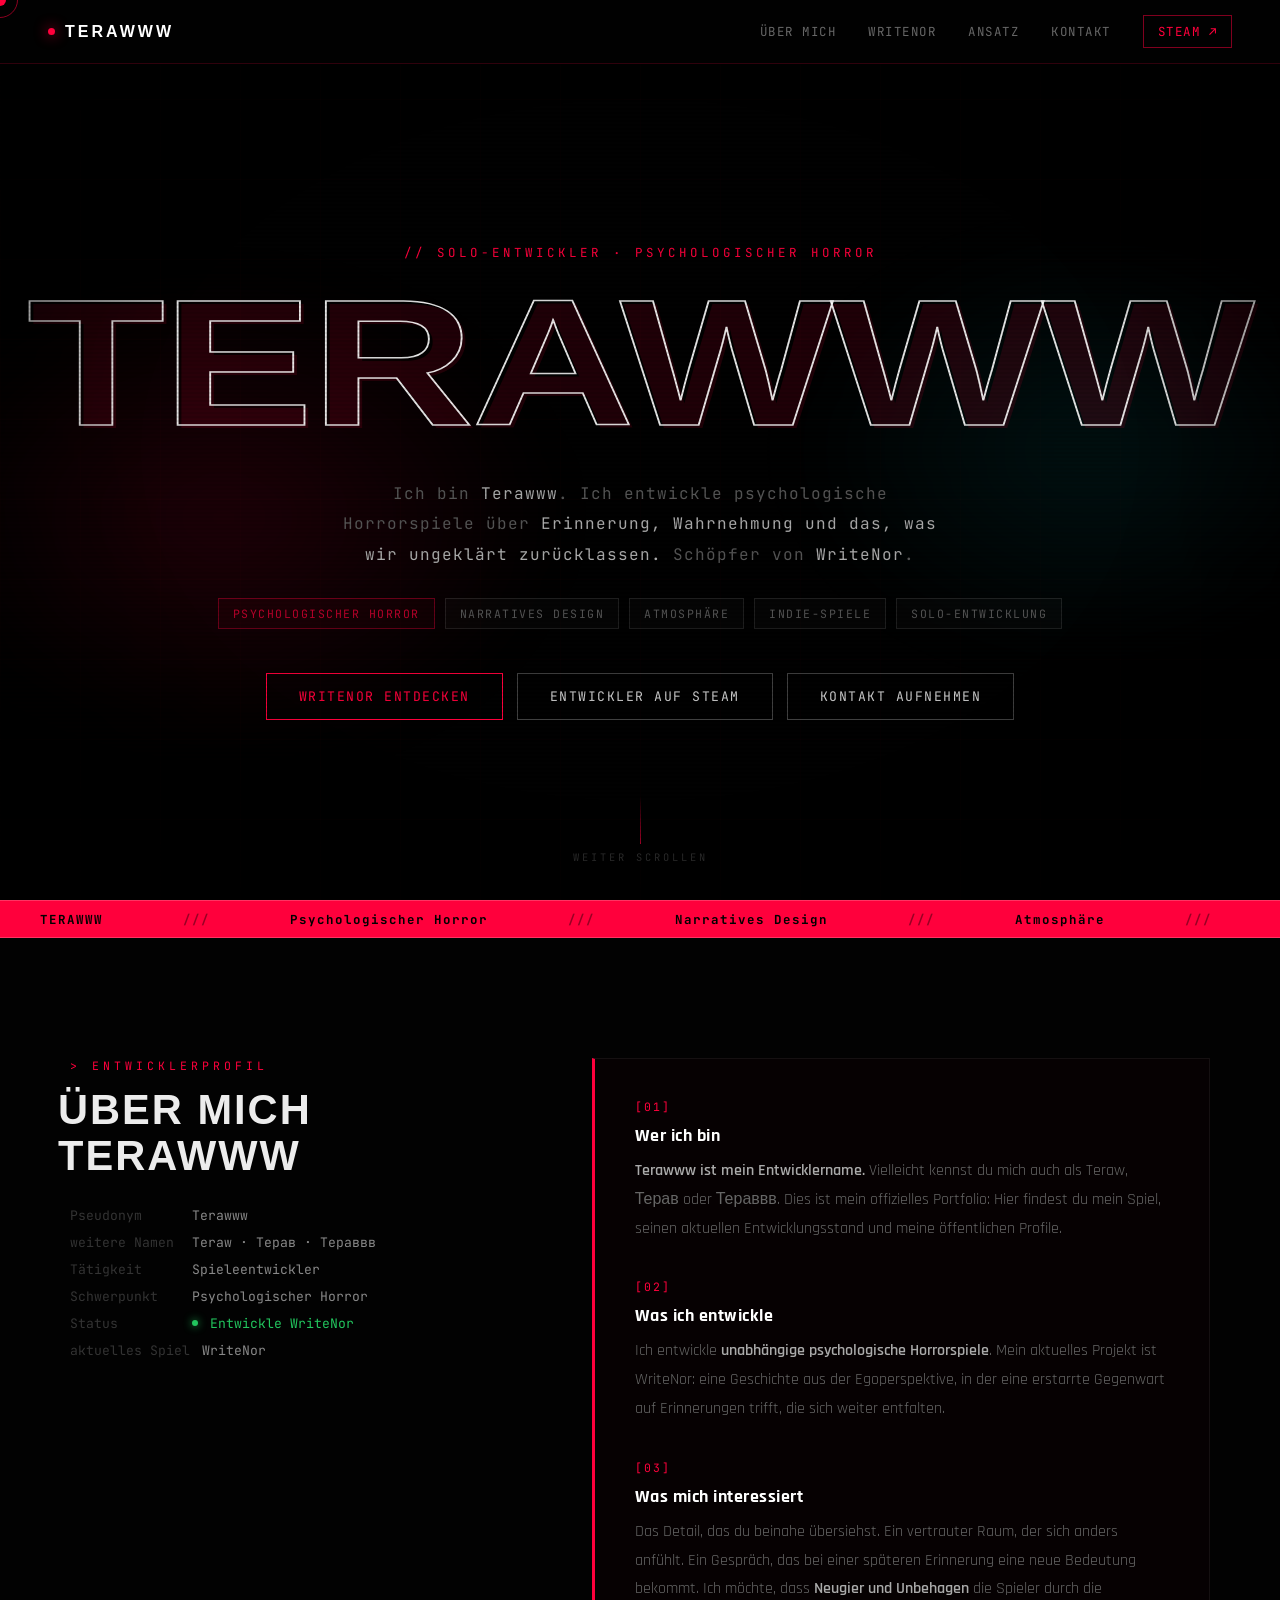
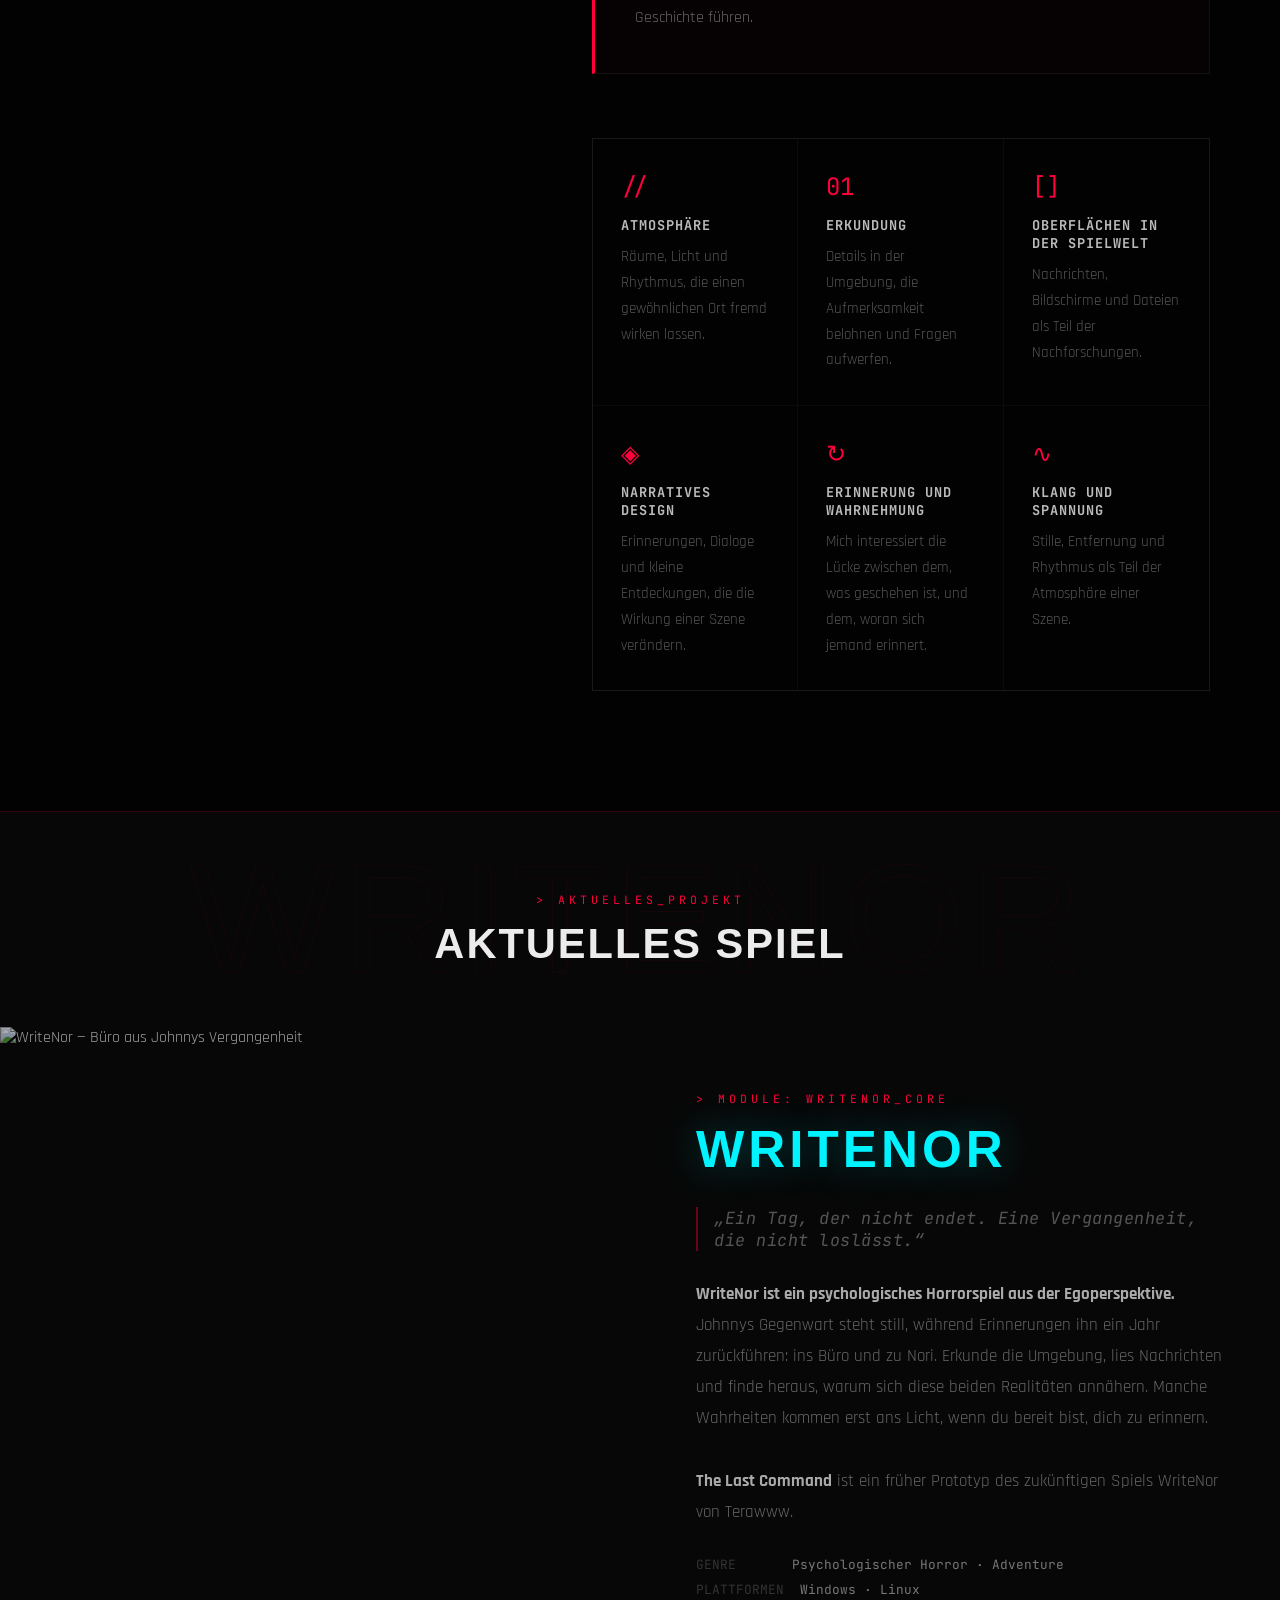
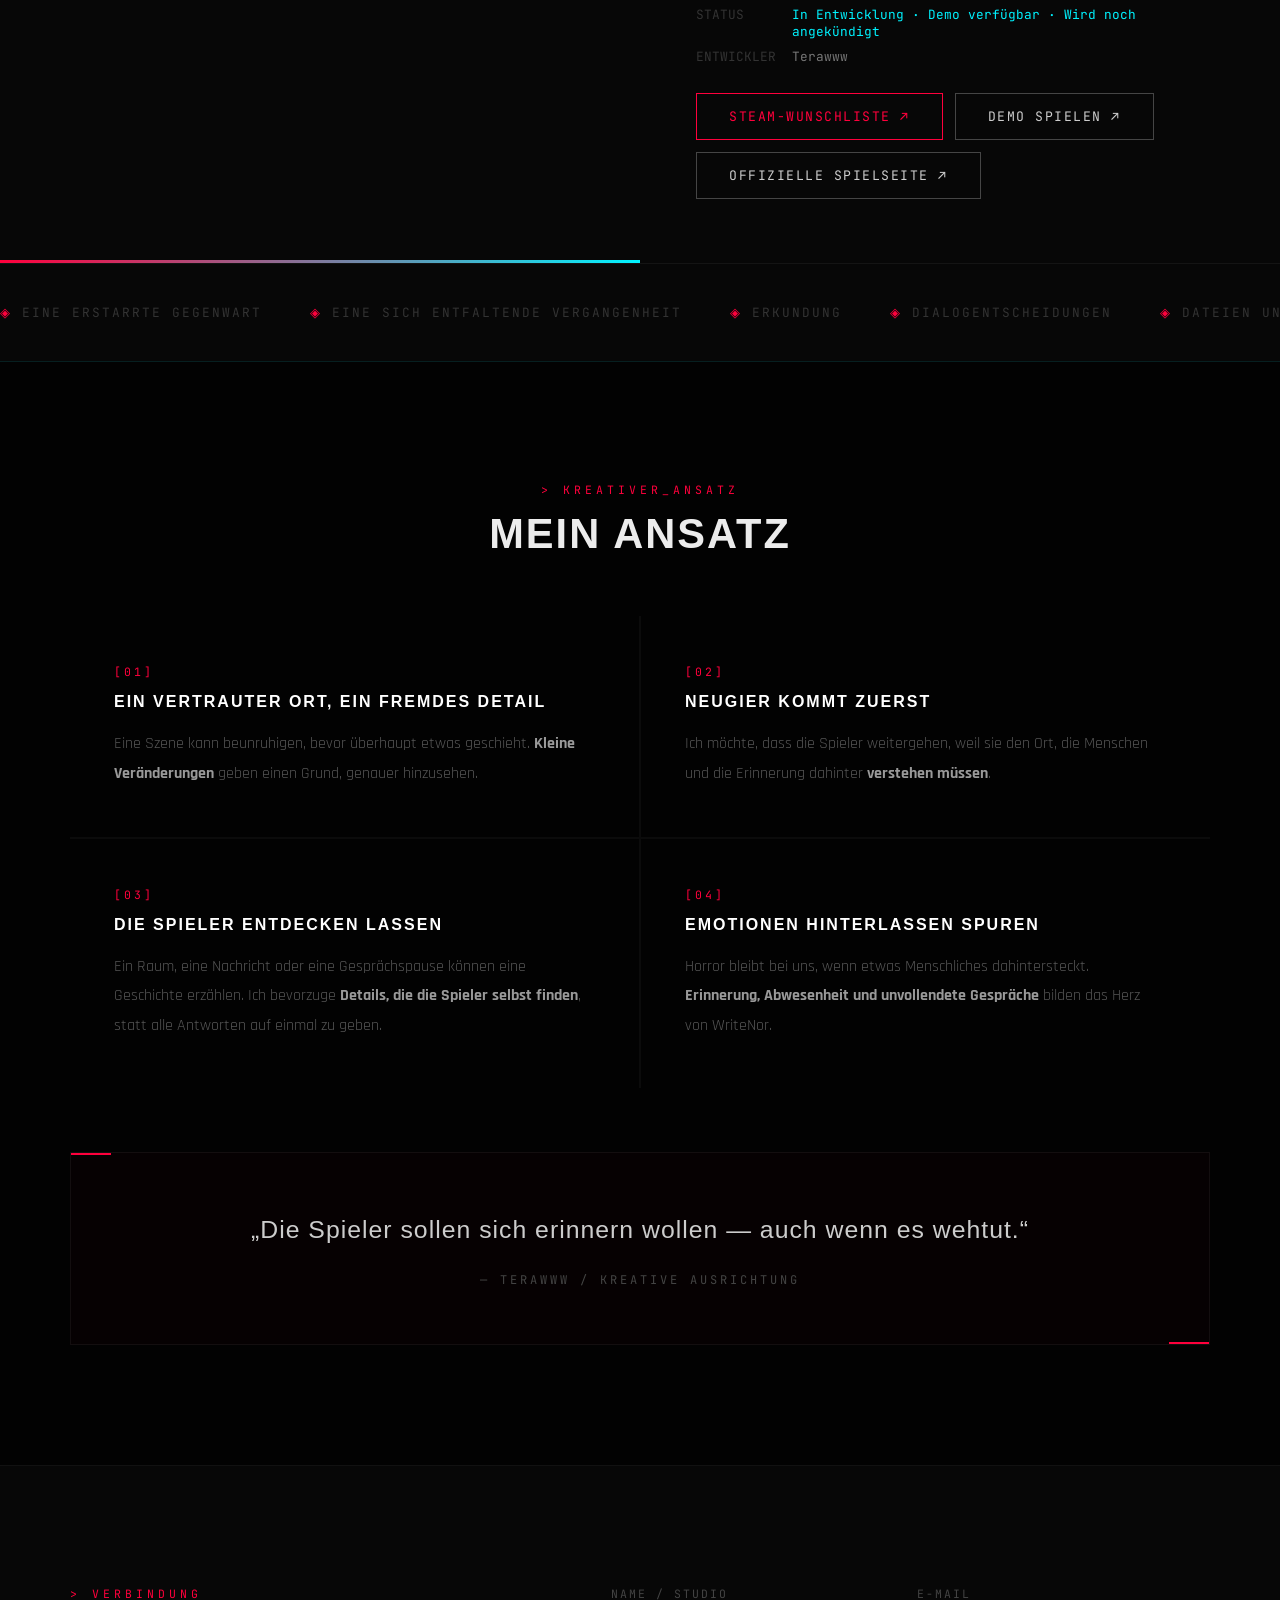
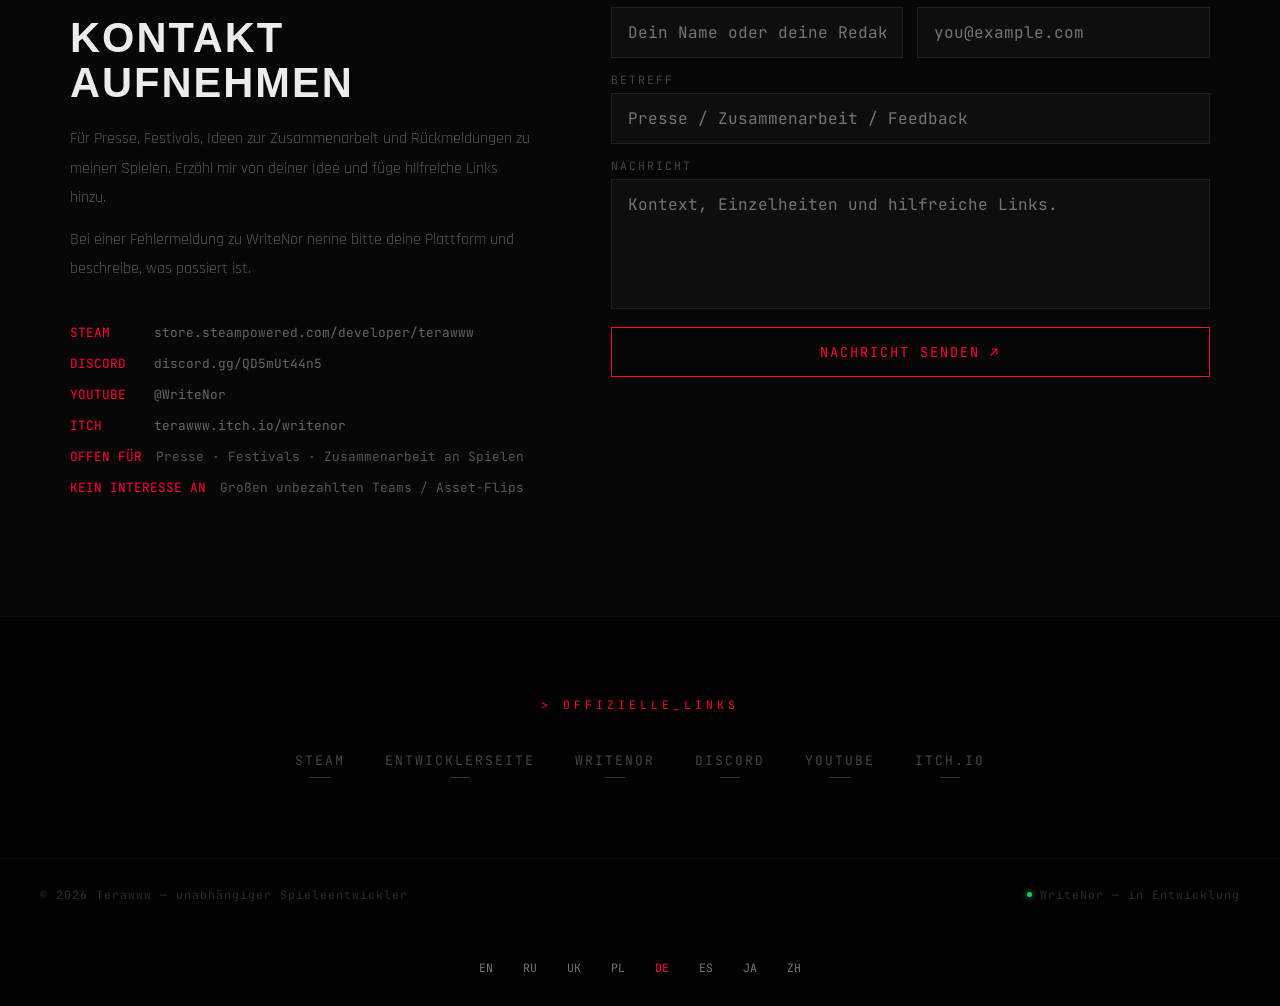
==== commit 253197d6: "Add creator favicon, responsive fixes and multilingual search metadata" ====
--- a/de/index.html
+++ b/de/index.html
@@ -28,15 +28,38 @@
   <link rel="alternate" hreflang="es" href="https://terawww337.github.io/es/" />
   <link rel="alternate" hreflang="ja" href="https://terawww337.github.io/ja/" />
   <link rel="alternate" hreflang="zh-Hans" href="https://terawww337.github.io/zh/" />
-  <meta name="viewport" content="width=device-width, initial-scale=1.0, maximum-scale=1.0, user-scalable=no" />
+  <meta name="viewport" content="width=device-width, initial-scale=1.0" />
   <title>Terawww (Teraw) — unabhängiger Spieleentwickler · WriteNor</title>
   <meta name="description" content="Terawww, auch bekannt als Teraw und Терав, ist ein unabhängiger Spieleentwickler und der Schöpfer von WriteNor, einem psychologischen Horror aus der Egoperspektive. Offizielles Portfolio." />
+  <link rel="icon" href="/favicon.ico" sizes="16x16 32x32 48x48" />
+  <link rel="icon" type="image/png" href="/favicon-96x96.png" sizes="96x96" />
+  <link rel="apple-touch-icon" href="/apple-touch-icon.png" sizes="180x180" />
+  <link rel="manifest" href="/site.webmanifest" />
+  <link rel="alternate" hreflang="x-default" href="https://terawww337.github.io/" />
+  <meta name="robots" content="index,follow,max-image-preview:large" />
+  <meta property="og:type" content="website" />
+  <meta property="og:site_name" content="Terawww" />
+  <meta property="og:locale" content="de_DE" />
+  <meta property="og:image:width" content="1200" />
+  <meta property="og:image:height" content="630" />
+  <meta property="og:image:alt" content="Terawww — Unabhängiger Spieleentwickler · WriteNor" />
+  <meta name="twitter:title" content="Terawww (Teraw) — unabhängiger Spieleentwickler · WriteNor" />
+  <meta name="twitter:description" content="Terawww, auch bekannt als Teraw und Терав, ist ein unabhängiger Spieleentwickler und der Schöpfer von WriteNor, einem psychologischen Horror aus der Egoperspektive. Offizielles Portfolio." />
+  <meta name="twitter:image" content="https://terawww337.github.io/assets/social-cover.png" />
+  <script type="application/ld+json">{"@context":"https://schema.org","@graph":[{"@type":"WebSite","@id":"https://terawww337.github.io/#website","url":"https://terawww337.github.io/","name":"Terawww","alternateName":["Teraw","Терав","Тераввв"],"inLanguage":["en","ru","uk","pl","de","es","ja","zh-Hans"],"publisher":{"@id":"https://terawww337.github.io/#creator"}},{"@type":"ProfilePage","@id":"https://terawww337.github.io/de/#profile","url":"https://terawww337.github.io/de/","name":"Terawww (Teraw) — unabhängiger Spieleentwickler · WriteNor","description":"Terawww, auch bekannt als Teraw und Терав, ist ein unabhängiger Spieleentwickler und der Schöpfer von WriteNor, einem psychologischen Horror aus der Egoperspektive. Offizielles Portfolio.","inLanguage":"de","dateModified":"2026-10-23T23:36:51+00:00","isPartOf":{"@id":"https://terawww337.github.io/#website"},"mainEntity":{"@id":"https://terawww337.github.io/#creator"},"about":{"@id":"https://terawww337.github.io/#creator"},"mentions":{"@id":"https://writenor.github.io/#game"}},{"@type":"Person","@id":"https://terawww337.github.io/#creator","name":"Terawww","alternateName":["Teraw","Терав","Тераввв"],"url":"https://terawww337.github.io/","jobTitle":"Spieleentwickler","description":"Terawww, auch bekannt als Teraw und Терав, ist ein unabhängiger Spieleentwickler und der Schöpfer von WriteNor, einem psychologischen Horror aus der Egoperspektive. Offizielles Portfolio.","sameAs":["https://terawww.itch.io/","https://store.steampowered.com/developer/terawww"]},{"@type":"VideoGame","@id":"https://writenor.github.io/#game","name":"WriteNor","url":"https://writenor.github.io/","sameAs":["https://store.steampowered.com/app/4312600/WriteNor/","https://terawww.itch.io/writenor"],"description":"WriteNor ist ein psychologisches Horrorspiel aus der Egoperspektive. Johnnys Gegenwart steht still, während Erinnerungen ihn ein Jahr zurückführen: ins Büro und zu Nori. Erkunde die Umgebung, lies Nachrichten und finde heraus, warum sich diese beiden Realitäten annähern. Manche Wahrheiten kommen erst ans Licht, wenn du bereit bist, dich zu erinnern.","applicationCategory":"GameApplication","operatingSystem":["Windows","Linux"],"gamePlatform":["PC (Windows)","PC (Linux)"],"genre":["Psychological horror","Adventure"],"playMode":"https://schema.org/SinglePlayer","creator":{"@id":"https://terawww337.github.io/#creator"},"publisher":{"@id":"https://terawww337.github.io/#creator"},"isBasedOn":{"@type":"VideoGame","name":"The Last Command","url":"https://terawww.itch.io/the-last-command"}}]}</script>
+  <meta property="og:locale:alternate" content="en_US" />
+  <meta property="og:locale:alternate" content="ru_RU" />
+  <meta property="og:locale:alternate" content="uk_UA" />
+  <meta property="og:locale:alternate" content="pl_PL" />
+  <meta property="og:locale:alternate" content="es_ES" />
+  <meta property="og:locale:alternate" content="ja_JP" />
+  <meta property="og:locale:alternate" content="zh_CN" />
   <meta name="theme-color" content="#ff003c" />
   <link rel="canonical" href="https://terawww337.github.io/de/" />
   <meta property="og:url" content="https://terawww337.github.io/de/" />
   <meta property="og:title" content="Terawww (Teraw) — unabhängiger Spieleentwickler · WriteNor" />
   <meta property="og:description" content="Terawww, auch bekannt als Teraw und Терав, ist ein unabhängiger Spieleentwickler und der Schöpfer von WriteNor, einem psychologischen Horror aus der Egoperspektive. Offizielles Portfolio." />
-  <meta property="og:image" content="https://writenor.github.io/Nori_Cover.png" />
+  <meta property="og:image" content="https://terawww337.github.io/assets/social-cover.png" />
   <meta name="twitter:card" content="summary_large_image" />
 
   <link rel="preconnect" href="https://fonts.googleapis.com">
@@ -808,18 +831,180 @@
     @media (min-width: 1025px) {
       #about .about-left > .section-title { position: relative; left: -12px; }
     }
+
+    .hero-title { margin: 0; }
+    a:focus-visible,button:focus-visible,input:focus-visible,textarea:focus-visible { outline: 2px solid var(--cyan); outline-offset: 3px; }
+    .language-links { display:flex; flex-wrap:wrap; justify-content:center; align-items:center; gap:8px 18px; padding:16px 20px; font: .72rem 'JetBrains Mono',monospace; color:#666; }
+    .language-links a { display:inline-flex; align-items:center; min-height:44px; padding:6px; color:#777; text-decoration:none; }
+    .language-links a[aria-current="page"],.language-links a:hover { color:var(--red); }
+    @media (prefers-reduced-motion:reduce) {
+      body,body * { cursor:auto !important; }
+      #bg-canvas,.cursor,.cursor-ring,.hero-title-ghost { display:none !important; }
+      .features-inner { width:100%; flex-wrap:wrap; white-space:normal; justify-content:center; padding-inline:20px; }
+      .feature-chip { flex-shrink:1; overflow-wrap:anywhere; }
+      .feature-chip:nth-child(n+8) { display:none; }
+    }
+
+/* Append after the restored inline stylesheet. Desktop layout stays unchanged. */
+@media (max-width: 1024px) {
+  /* Every original navigation link stays available without another script. */
+  nav {
+    height: 120px;
+    padding: 8px 20px;
+    gap: 4px 12px;
+    flex-wrap: wrap;
+    align-content: center;
+  }
+  .nav-logo { min-height: 44px; font-size: .85rem; }
+  .nav-links {
+    display: flex;
+    order: 3;
+    flex: 0 0 100%;
+    width: 100%;
+    min-width: 0;
+    gap: 6px;
+    overflow-x: auto;
+    overscroll-behavior-x: contain;
+    scrollbar-width: thin;
+    scrollbar-color: #421321 transparent;
+    padding-bottom: 2px;
+    white-space: nowrap;
+  }
+  .nav-links li,
+  .nav-links li:not(:last-child):not(:nth-last-child(2)) {
+    display: block;
+    flex: 0 0 auto;
+  }
+  .nav-links::-webkit-scrollbar { height: 6px; }
+  .nav-links::-webkit-scrollbar-track { background: transparent; }
+  .nav-links::-webkit-scrollbar-thumb { background: #421321; }
+  .nav-links a {
+    display: flex;
+    align-items: center;
+    min-height: 44px;
+    padding: 8px 12px;
+    font-size: .72rem;
+    letter-spacing: 1px;
+  }
+  .nav-links .nav-cta { padding: 8px 12px !important; }
+  section { scroll-margin-top: 136px; }
+  .container { width: 100%; }
+  .about-grid,
+  .writenor-main,
+  .philosophy-grid,
+  .contact-grid { grid-template-columns: minmax(0, 1fr); }
+  .skills-grid { grid-template-columns: repeat(2, minmax(0, 1fr)); }
+  .about-grid > *,
+  .contact-grid > *,
+  .writenor-main > *,
+  .skills-grid > *,
+  .philosophy-grid > *,
+  .form-row > * { min-width: 0; }
+  .section-title,
+  .writenor-name,
+  .philosophy-block h3,
+  .skill-cell h4,
+  .manifesto-item h3,
+  .quote-text,
+  .contact-item,
+  .form-label { overflow-wrap: anywhere; }
+  .status-row,
+  .meta-row { align-items: flex-start; gap: 8px 12px; }
+  .status-key { flex: 0 0 90px; min-width: 0; overflow-wrap: anywhere; }
+  .meta-key { flex: 0 0 82px; min-width: 0; overflow-wrap: anywhere; }
+  .status-val,
+  .meta-val { flex: 1 1 0; min-width: 0; overflow-wrap: anywhere; }
+  .status-dot { margin-top: 5px; }
+  .contact-item > * { min-width: 0; max-width: 100%; }
+  .contact-item a,
+  .contact-item > span:not(.contact-key) { overflow-wrap: anywhere; }
+  .btn,
+  .form-submit { min-height: 44px; max-width: 100%; overflow-wrap: anywhere; }
+  .form-input,
+  .form-textarea { min-width: 0; font-size: 16px; }
+  .form-input { min-height: 44px; }
+  .form-textarea { resize: vertical; }
+  .link-item { min-height: 44px; justify-content: center; max-width: 100%; overflow-wrap: anywhere; }
+  #hero { min-height: 100svh; padding-top: 152px; padding-bottom: 110px; }
+  .hero-title-wrap { display: flex; justify-content: center; width: calc(100% - 32px); max-width: 100%; padding-inline: 0; }
+  .hero-title { flex: 0 0 auto; }
+  .hero-eyebrow,
+  .hero-sub,
+  .hero-tags,
+  .hero-btns { max-width: 100%; }
+  .tag { max-width: 100%; overflow-wrap: anywhere; }
+  .writenor-visual img { position: absolute; inset: 0; display: block; max-width: 100%; }
+  footer > * { min-width: 0; max-width: 100%; overflow-wrap: anywhere; }
+}
+
+@media (max-width: 768px) {
+  .skills-grid { grid-template-columns: minmax(0, 1fr); }
+  .section-title { font-size: clamp(1.5rem, 5.5vw, 2.2rem); }
+  .writenor-name { font-size: clamp(1.7rem, 6.5vw, 3rem); letter-spacing: 2px; }
+  .hero-btns { width: 100%; }
+  .hero-btns .btn { justify-content: center; text-align: center; }
+  .links-row { gap: 20px 28px; }
+}
+
+@media (max-width: 480px) {
+  nav { padding-inline: 12px; gap: 4px 8px; }
+  .nav-logo { font-size: .72rem; letter-spacing: 1.5px; gap: 7px; }
+  .nav-links a { font-size: .68rem; letter-spacing: .7px; }
+  .about-manifesto,
+  .philosophy-block,
+  .quote-block { padding: 28px 20px; }
+  .skill-cell { padding: 28px 22px; }
+  .section-title { font-size: clamp(1.35rem, 6vw, 1.8rem); letter-spacing: 1px; }
+  .writenor-info { padding: 32px 20px; }
+  .writenor-name { font-size: clamp(1.45rem, 7.5vw, 2.25rem); letter-spacing: 1px; }
+  .writenor-visual { min-height: 240px; }
+  .status-key { flex-basis: 78px; }
+  .meta-key { flex-basis: 76px; }
+  .hero-btns .btn,
+  .writenor-links .btn { width: 100%; justify-content: center; text-align: center; }
+  .hero-scroll-hint { bottom: 24px; }
+  .hero-sub { padding-inline: 20px; }
+  footer { padding-inline: 20px; }
+}
+
+/* Restore the native fallback and remove the unused ring on touch devices. */
+@media (pointer: coarse) {
+  body,
+  a,
+  button,
+  input,
+  textarea,
+  select { cursor: auto; }
+  .cursor,
+  .cursor-ring { display: none !important; }
+}
+
+/* The original animation reset otherwise leaves the hero transparent. */
+@media (prefers-reduced-motion: reduce) {
+  html { scroll-behavior: auto; }
+  .hero-eyebrow,
+  .hero-title-wrap,
+  .hero-sub,
+  .hero-tags,
+  .hero-btns,
+  .hero-scroll-hint,
+  .reveal,
+  .reveal-l,
+  .reveal-r { opacity: 1; transform: none; }
+}
+
   </style>
 </head>
 
 <body>
-  <div class="cursor" id="cursor"></div>
-  <div class="cursor-ring" id="cursor-ring"></div>
-
-  <div class="scanlines"></div>
-  <div class="vignette"></div>
-  <canvas id="bg-canvas"></canvas>
-
-  <nav>
+  <div aria-hidden="true" class="cursor" id="cursor"></div>
+  <div aria-hidden="true" class="cursor-ring" id="cursor-ring"></div>
+
+  <div aria-hidden="true" class="scanlines"></div>
+  <div aria-hidden="true" class="vignette"></div>
+  <canvas id="bg-canvas" aria-hidden="true"></canvas>
+
+  <nav aria-label="Hauptnavigation">
     <a href="#" class="nav-logo">
       <div class="nav-logo-dot"></div>
       TERAWWW
@@ -833,6 +1018,8 @@
     </ul>
   </nav>
 
+  <main id="main-content">
+
   <section id="hero">
     <div class="hero-bg-line"></div>
     <div class="hero-glow-l"></div>
@@ -842,7 +1029,7 @@
 
     <div class="hero-title-wrap">
       <div class="hero-title-ghost" aria-hidden="true">TERAWWW</div>
-      <span class="hero-title">TERAWWW</span>
+      <h1 class="hero-title" aria-label="Terawww — Unabhängiger Spieleentwickler">TERAWWW</h1>
     </div>
 
     <p class="hero-sub">
@@ -975,7 +1162,7 @@
 
     <div class="writenor-main">
       <div class="writenor-visual">
-        <img src="https://writenor.github.io/Office.png" alt="WriteNor — Büro aus Johnnys Vergangenheit" loading="lazy" />
+        <img src="https://writenor.github.io/Office.png" alt="WriteNor — Büro aus Johnnys Vergangenheit" loading="lazy" decoding="async" width="1823" height="887" />
         <div class="writenor-visual-overlay"></div>
         <div class="writenor-visual-bar"></div>
       </div>
@@ -1105,21 +1292,21 @@
           <form action="https://formspree.io/f/mlgelkpz" method="POST">
             <div class="form-row">
               <div class="form-field">
-                <label class="form-label">Name / Studio</label>
-                <input type="text" name="name" class="form-input" placeholder="Dein Name oder deine Redaktion" required>
+                <label class="form-label" for="contact-name">Name / Studio</label>
+                <input type="text" name="name" id="contact-name" autocomplete="name" class="form-input" placeholder="Dein Name oder deine Redaktion" required>
               </div>
               <div class="form-field">
-                <label class="form-label">E-Mail</label>
-                <input type="email" name="_replyto" class="form-input" placeholder="you@example.com" required>
+                <label class="form-label" for="contact-email">E-Mail</label>
+                <input type="email" name="_replyto" id="contact-email" autocomplete="email" class="form-input" placeholder="you@example.com" required>
               </div>
             </div>
             <div class="form-field">
-              <label class="form-label">Betreff</label>
-              <input type="text" name="subject" class="form-input" placeholder="Presse / Zusammenarbeit / Feedback">
+              <label class="form-label" for="contact-subject">Betreff</label>
+              <input type="text" name="subject" id="contact-subject" class="form-input" placeholder="Presse / Zusammenarbeit / Feedback">
             </div>
             <div class="form-field">
-              <label class="form-label">Nachricht</label>
-              <textarea name="message" class="form-textarea" placeholder="Kontext, Einzelheiten und hilfreiche Links." required></textarea>
+              <label class="form-label" for="contact-message">Nachricht</label>
+              <textarea name="message" id="contact-message" class="form-textarea" placeholder="Kontext, Einzelheiten und hilfreiche Links." required></textarea>
             </div>
             <button type="submit" class="form-submit">Nachricht senden ↗</button>
           </form>
@@ -1156,6 +1343,8 @@
     </div>
   </section>
 
+  </main>
+
   <footer>
     <span>© <span id="year"></span> Terawww — unabhängiger Spieleentwickler</span>
     <div class="footer-signal">
@@ -1163,6 +1352,7 @@
       <span>WriteNor — in Entwicklung</span>
     </div>
   </footer>
+  <div class="language-links" role="navigation" aria-label="Sprache"><a href="/?lang=en" lang="en" hreflang="en" aria-label="English">EN</a><a href="/ru/?lang=ru" lang="ru" hreflang="ru" aria-label="Русский">RU</a><a href="/uk/?lang=uk" lang="uk" hreflang="uk" aria-label="Українська">UK</a><a href="/pl/?lang=pl" lang="pl" hreflang="pl" aria-label="Polski">PL</a><a href="/de/?lang=de" lang="de" hreflang="de" aria-label="Deutsch" aria-current="page">DE</a><a href="/es/?lang=es" lang="es" hreflang="es" aria-label="Español">ES</a><a href="/ja/?lang=ja" lang="ja" hreflang="ja" aria-label="日本語">JA</a><a href="/zh/?lang=zh" lang="zh-Hans" hreflang="zh-Hans" aria-label="简体中文">ZH</a></div>
 
   <script>
     document.getElementById('year').textContent = new Date().getFullYear();
@@ -1219,15 +1409,11 @@
       heroTitleWrap.style.setProperty('--hero-fit', '1');
       heroTitleWrap.style.setProperty('--hero-skew', '0deg');
 
-      requestAnimationFrame(() => {
-        const wrapWidth = heroTitleWrap.clientWidth - 4;
-        const titleWidth = heroTitle.getBoundingClientRect().width;
-
-        if (!wrapWidth || !titleWidth) return;
-
-        const fit = Math.min(1, wrapWidth / titleWidth);
-        heroTitleWrap.style.setProperty('--hero-fit', fit.toFixed(4));
-      });
+      const wrapWidth = heroTitleWrap.clientWidth - 4;
+      const titleWidth = heroTitle.scrollWidth * baseStretch;
+      if (!wrapWidth || !titleWidth) return;
+      const fit = Math.min(1, wrapWidth / titleWidth);
+      heroTitleWrap.style.setProperty('--hero-fit', fit.toFixed(4));
     }
 
     function resizeCanvas() {
@@ -1270,7 +1456,16 @@
 
     resizeCanvas();
     window.addEventListener('resize', resizeCanvas);
-    setInterval(drawMatrix, 55);
+    let matrixTimer = null;
+    const reducedMotion = window.matchMedia('(prefers-reduced-motion: reduce)');
+    function syncMatrixPlayback() {
+      if (matrixTimer !== null) clearInterval(matrixTimer);
+      matrixTimer = null;
+      if (!document.hidden && !reducedMotion.matches) matrixTimer = setInterval(drawMatrix, 55);
+    }
+    document.addEventListener('visibilitychange', syncMatrixPlayback);
+    reducedMotion.addEventListener('change', syncMatrixPlayback);
+    syncMatrixPlayback();
 
     window.addEventListener('scroll', reveal, { passive: true });
     reveal();
